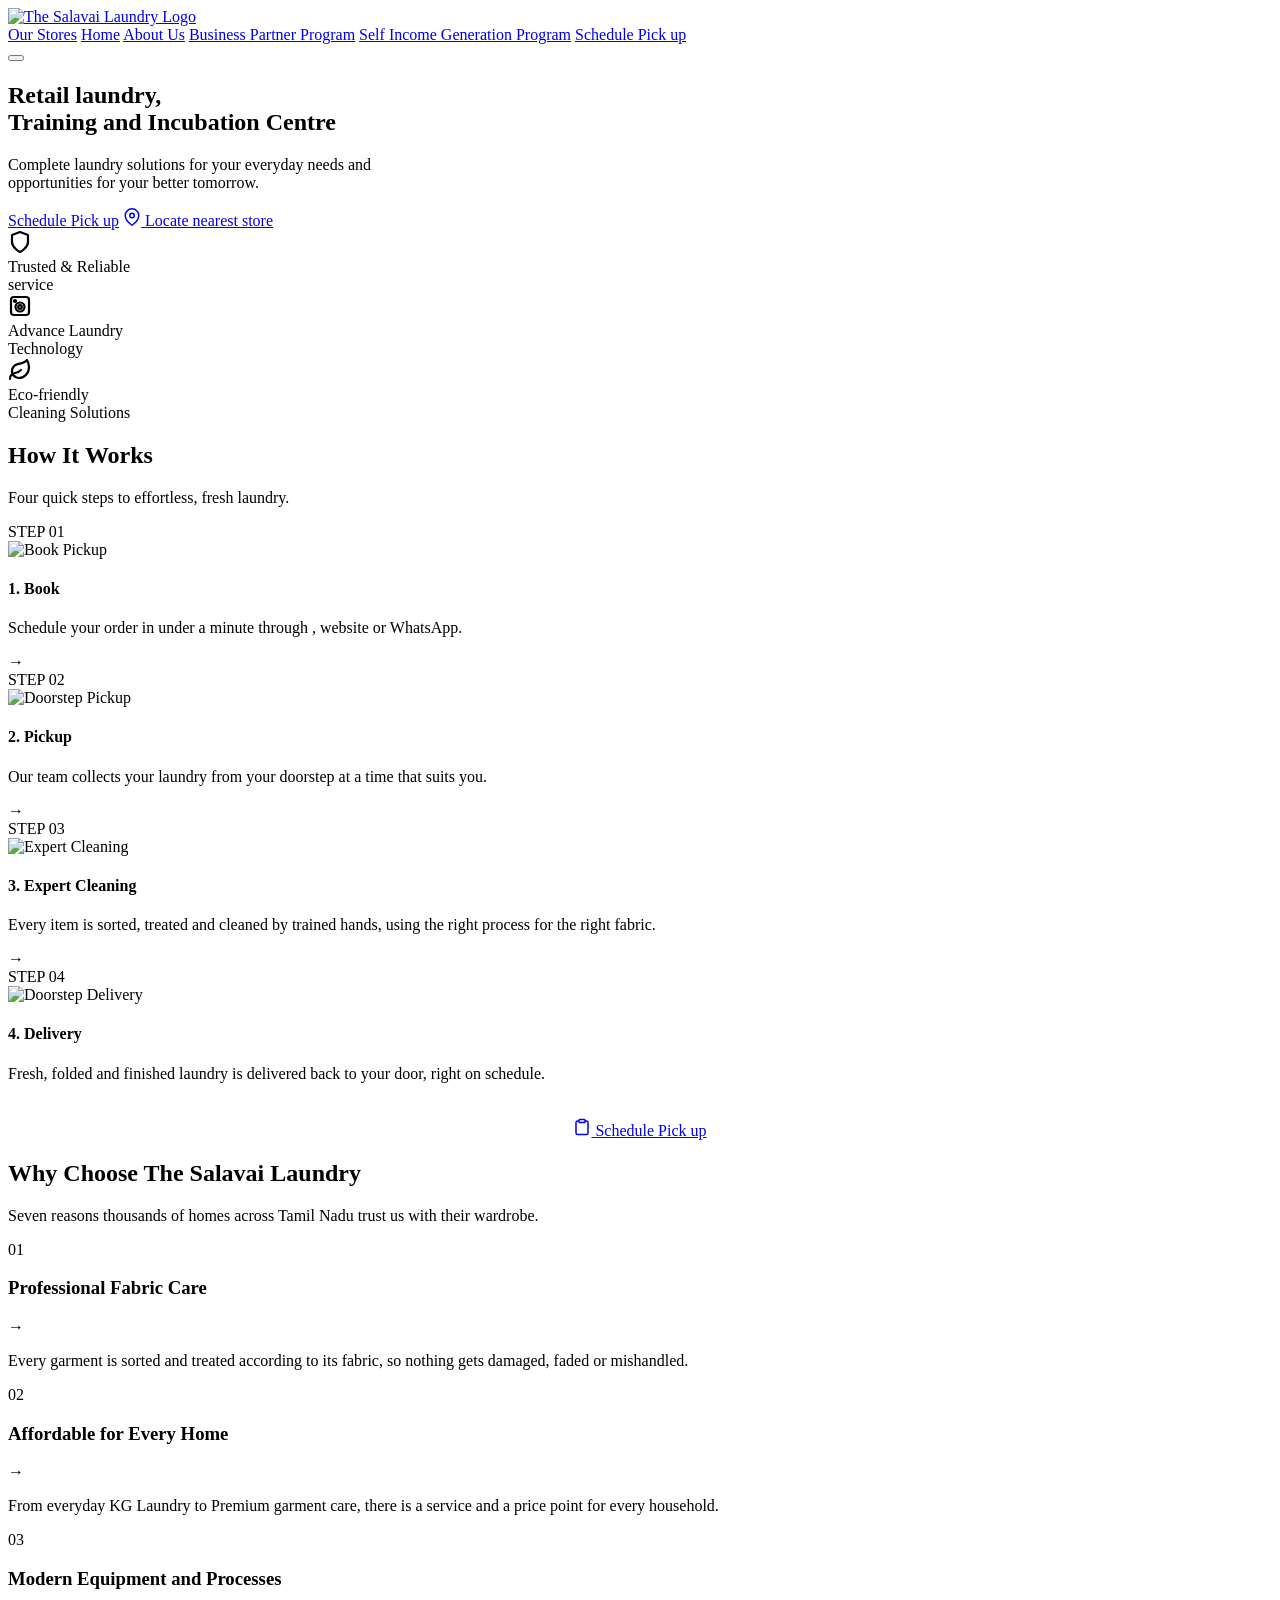
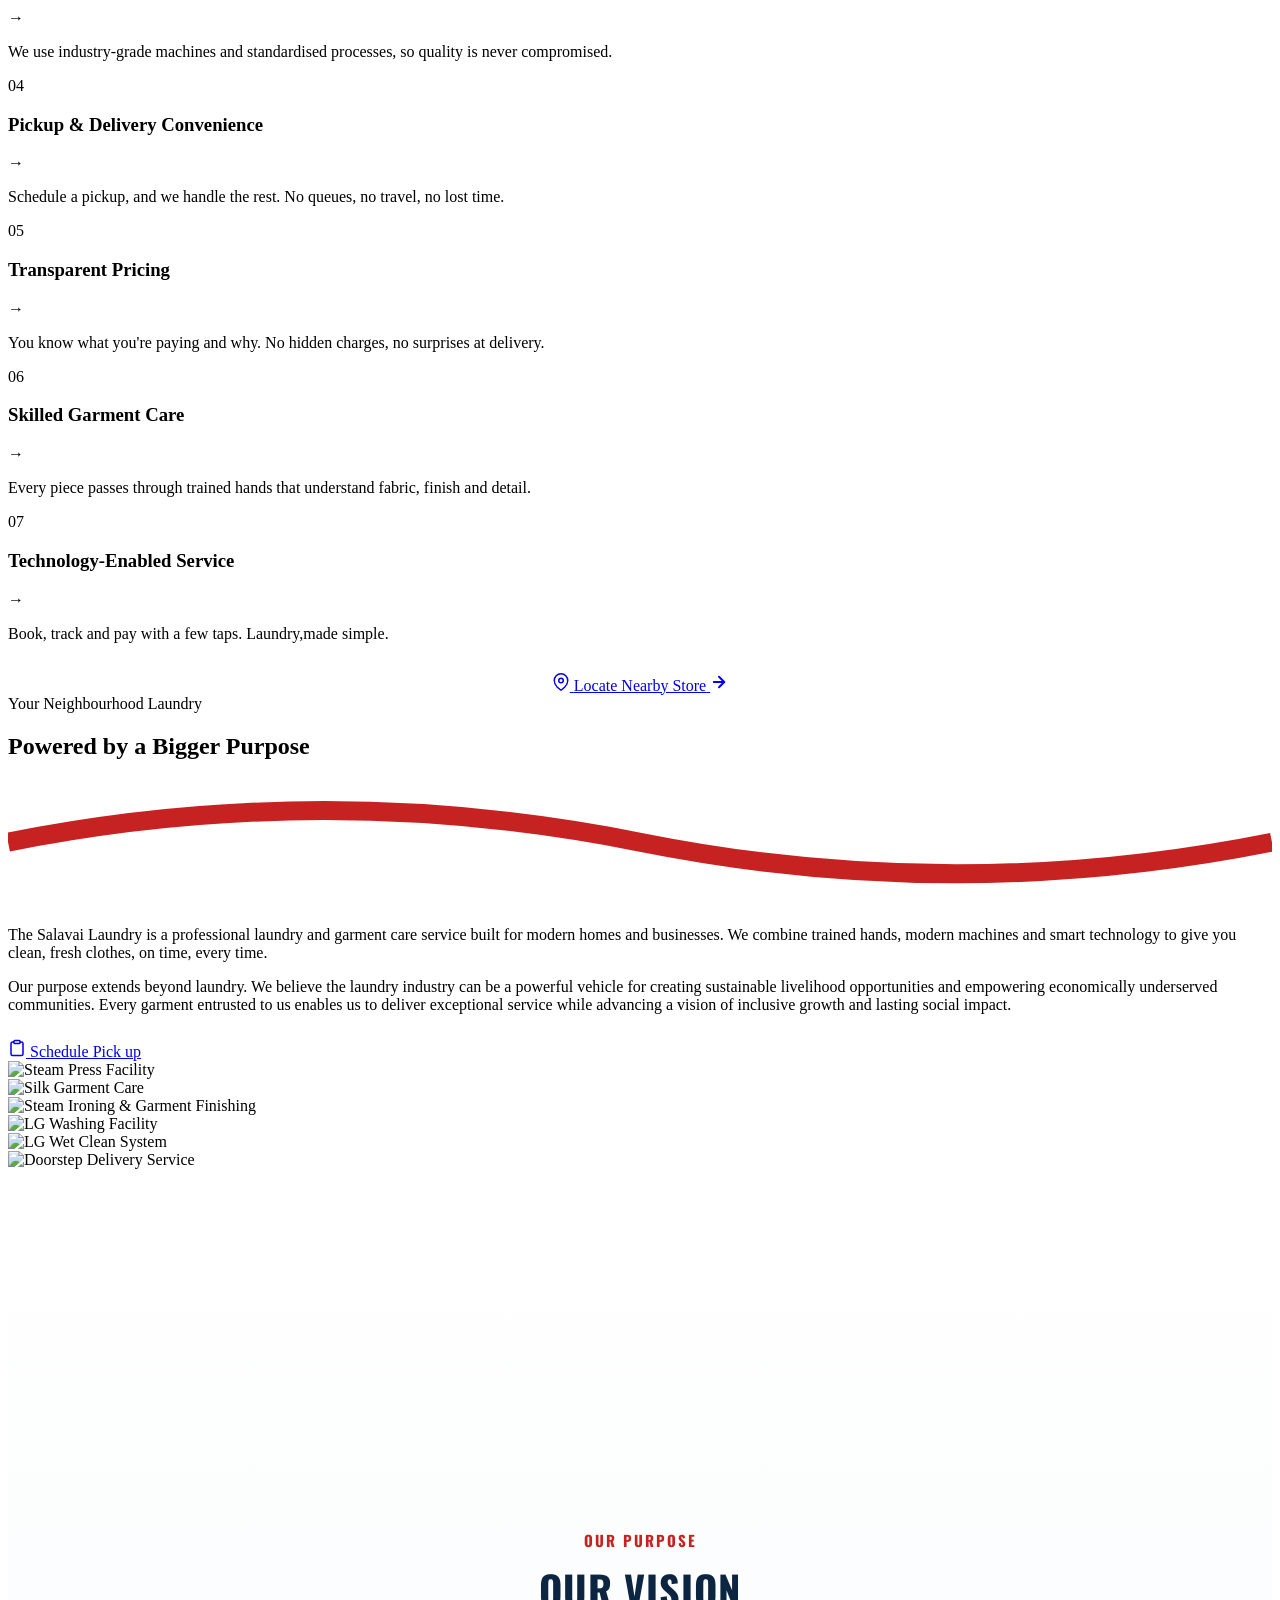
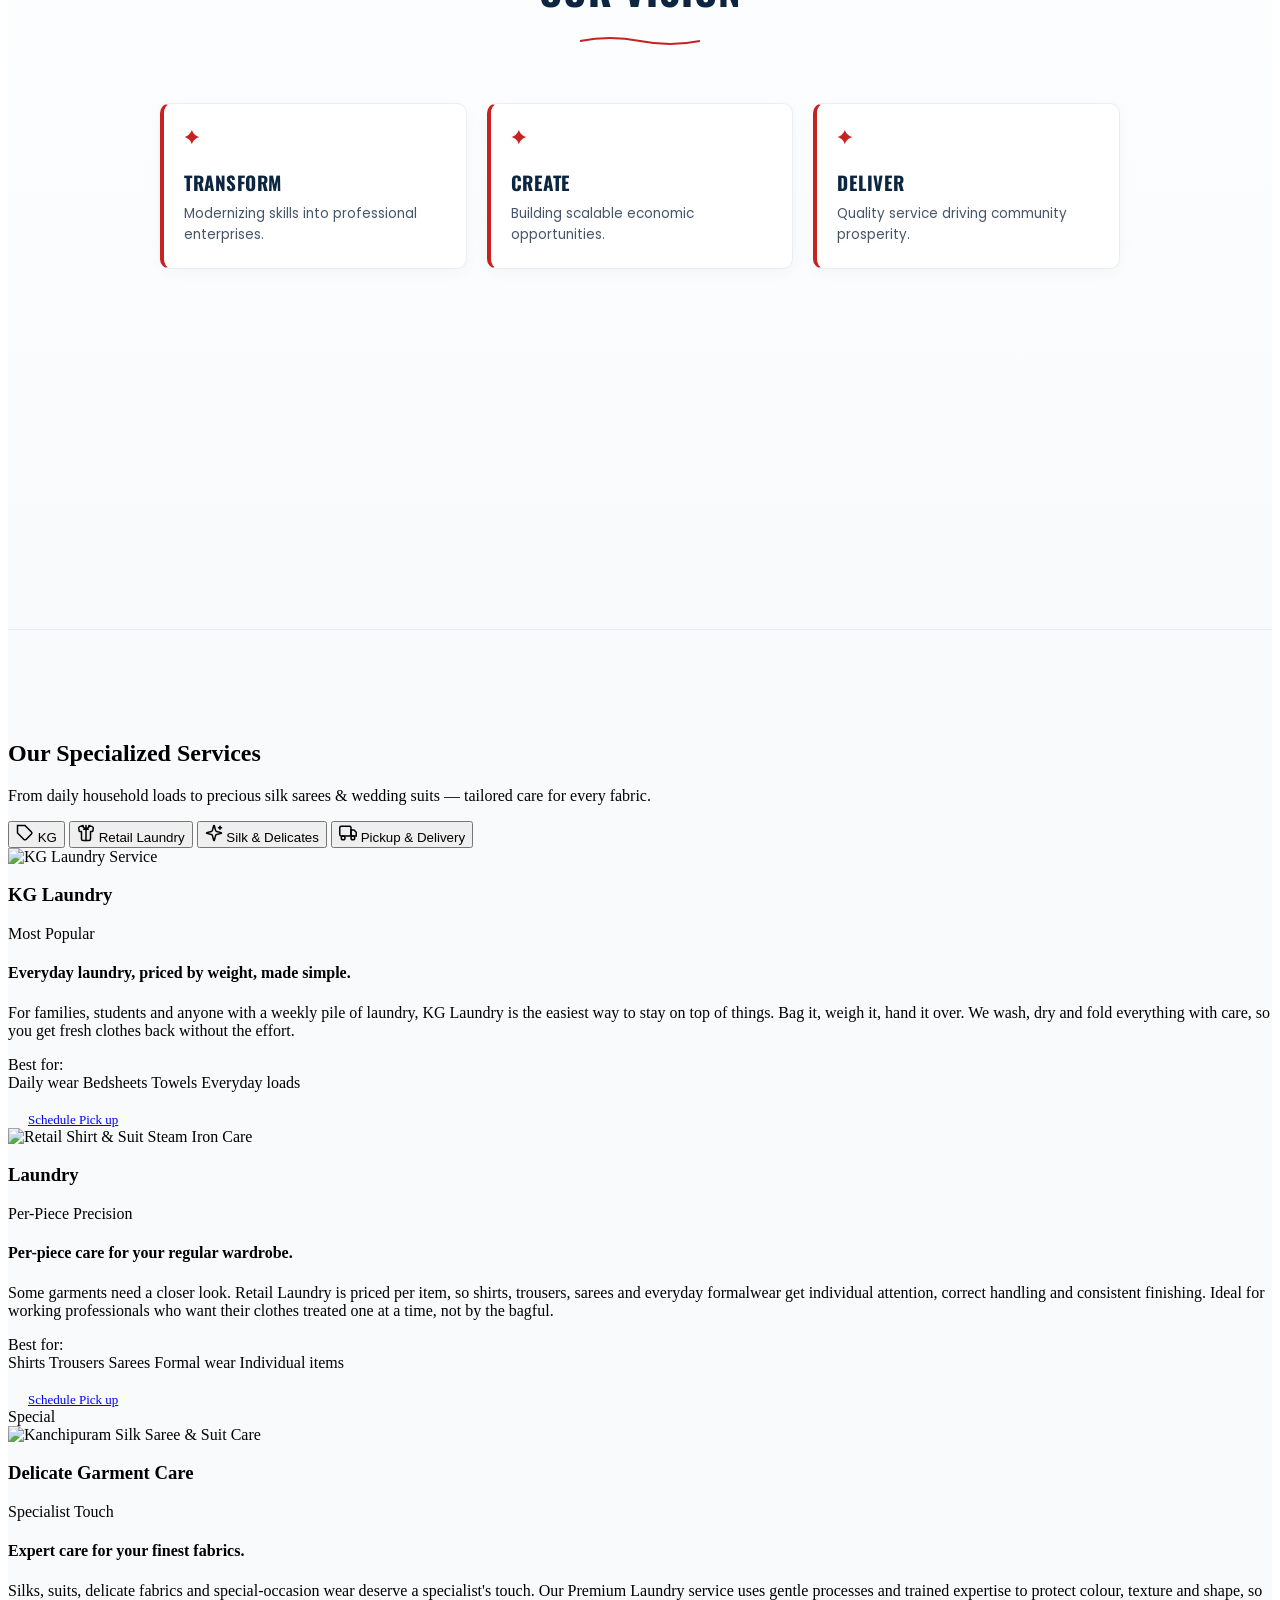
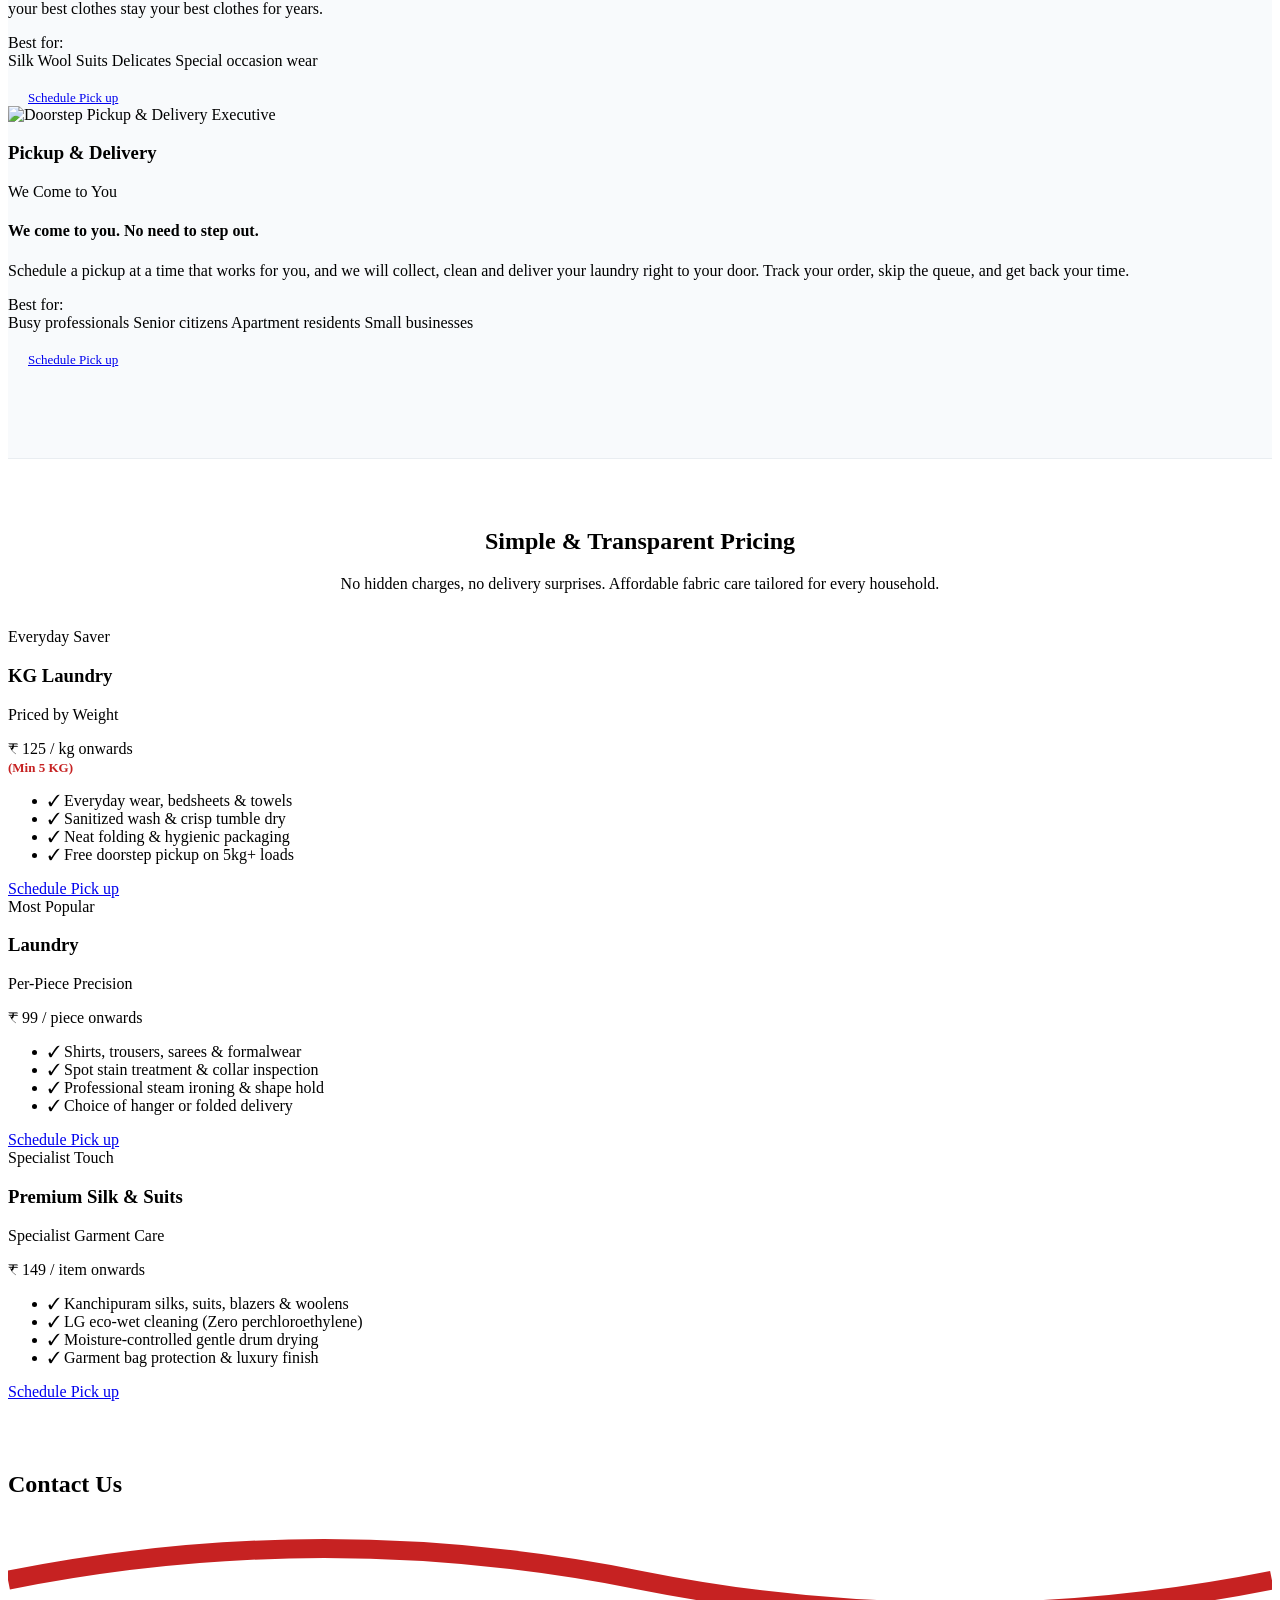
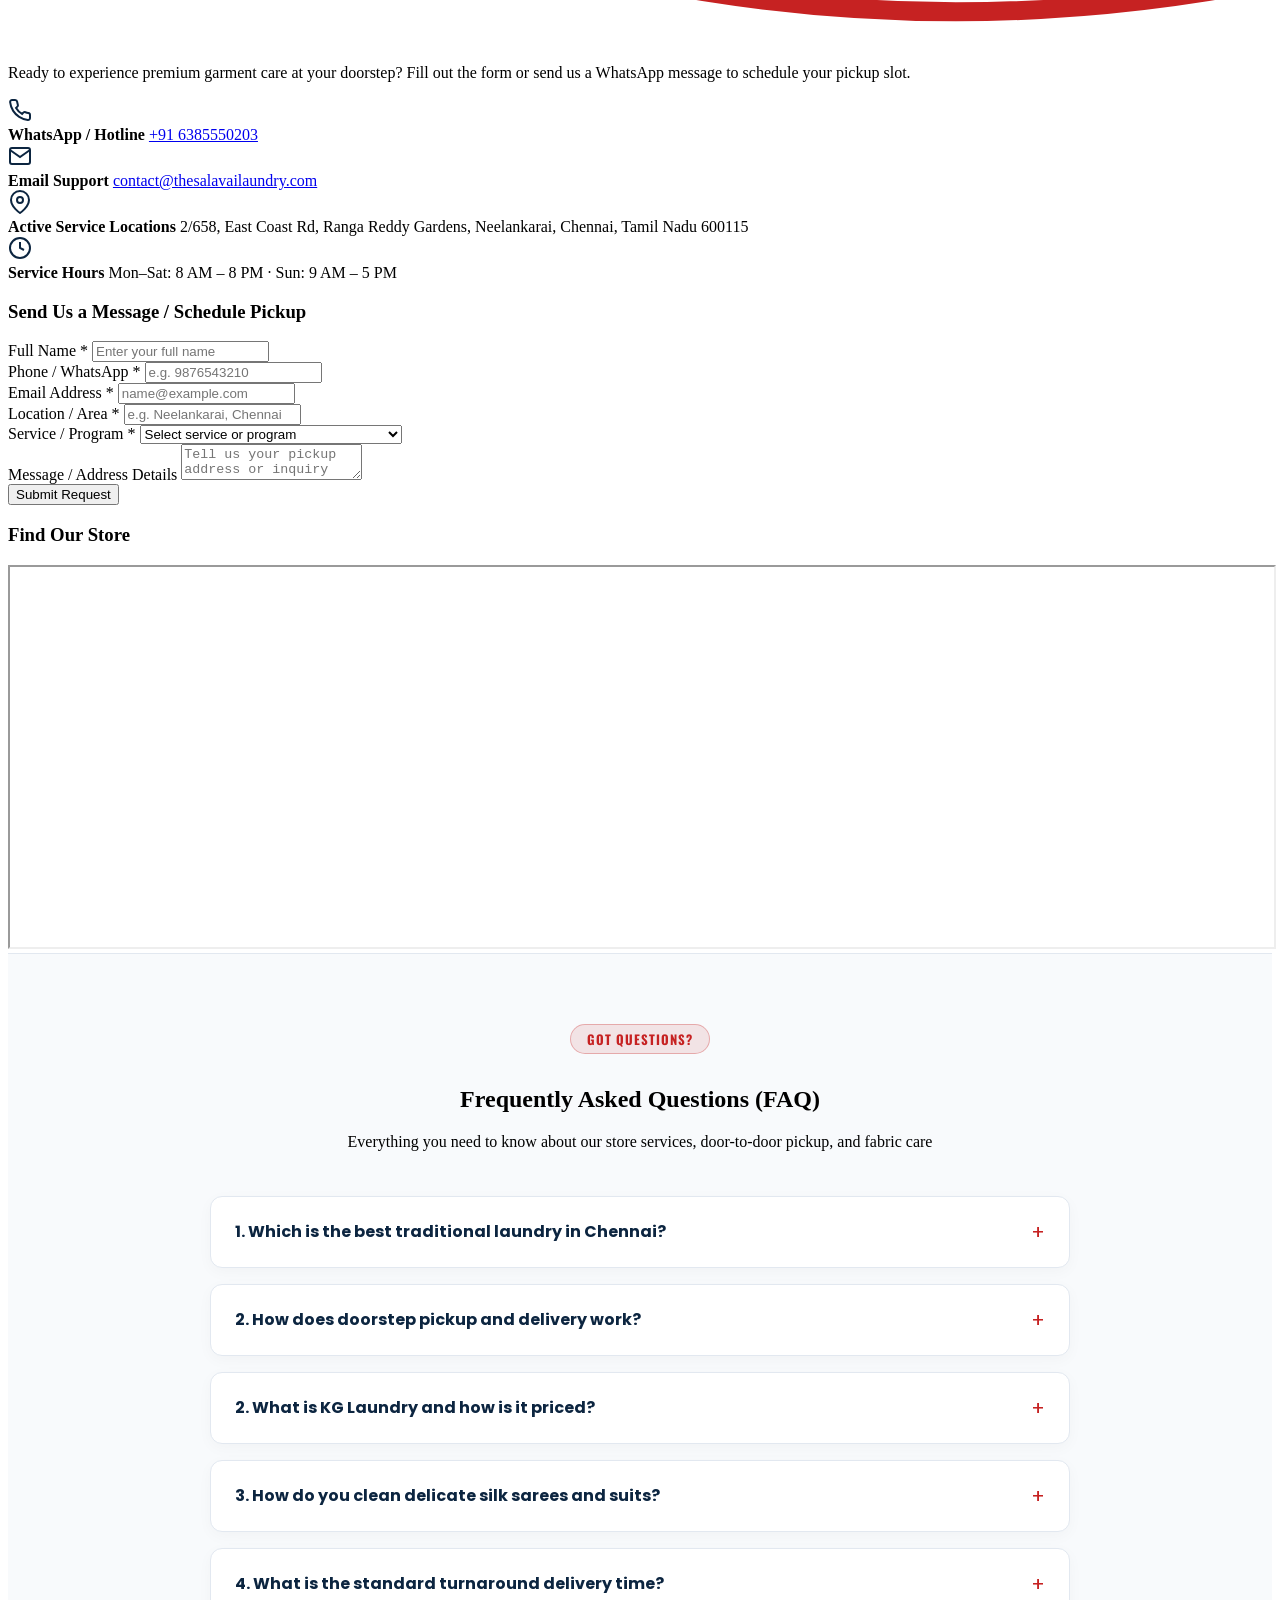
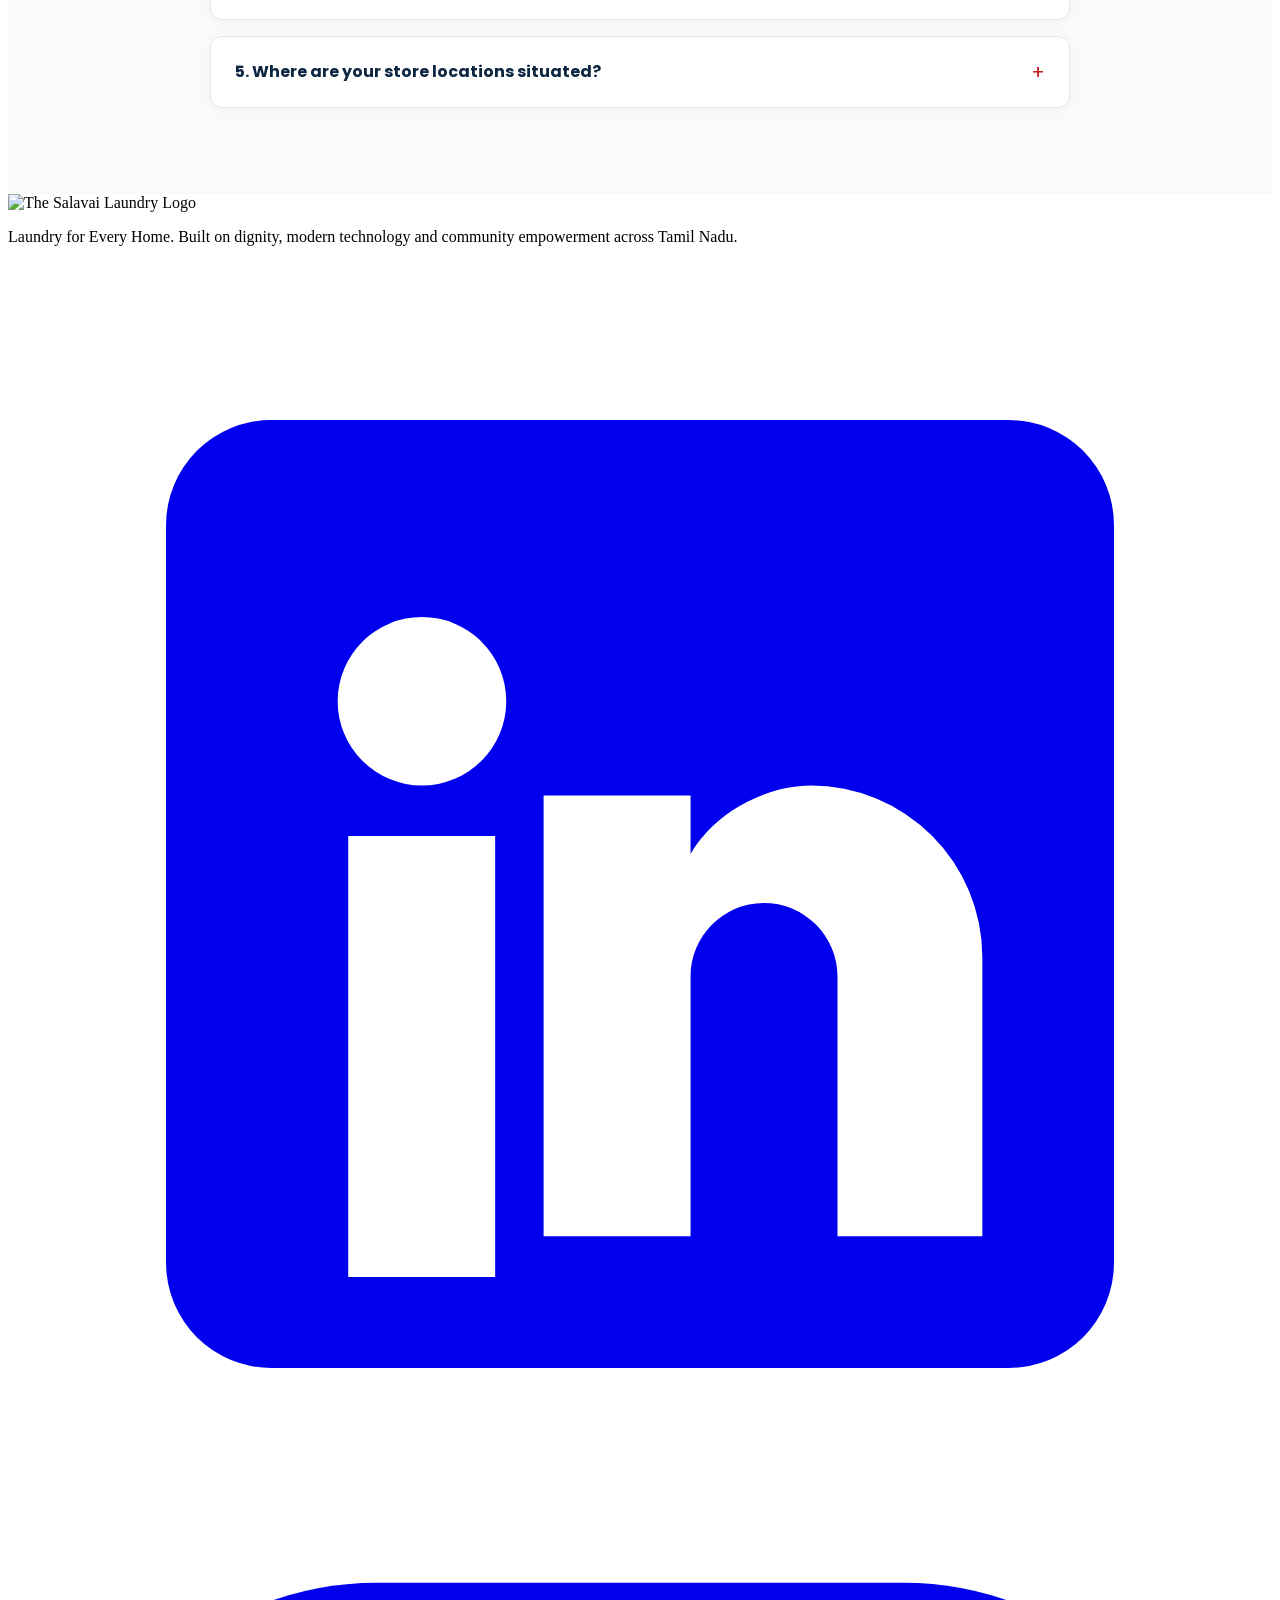
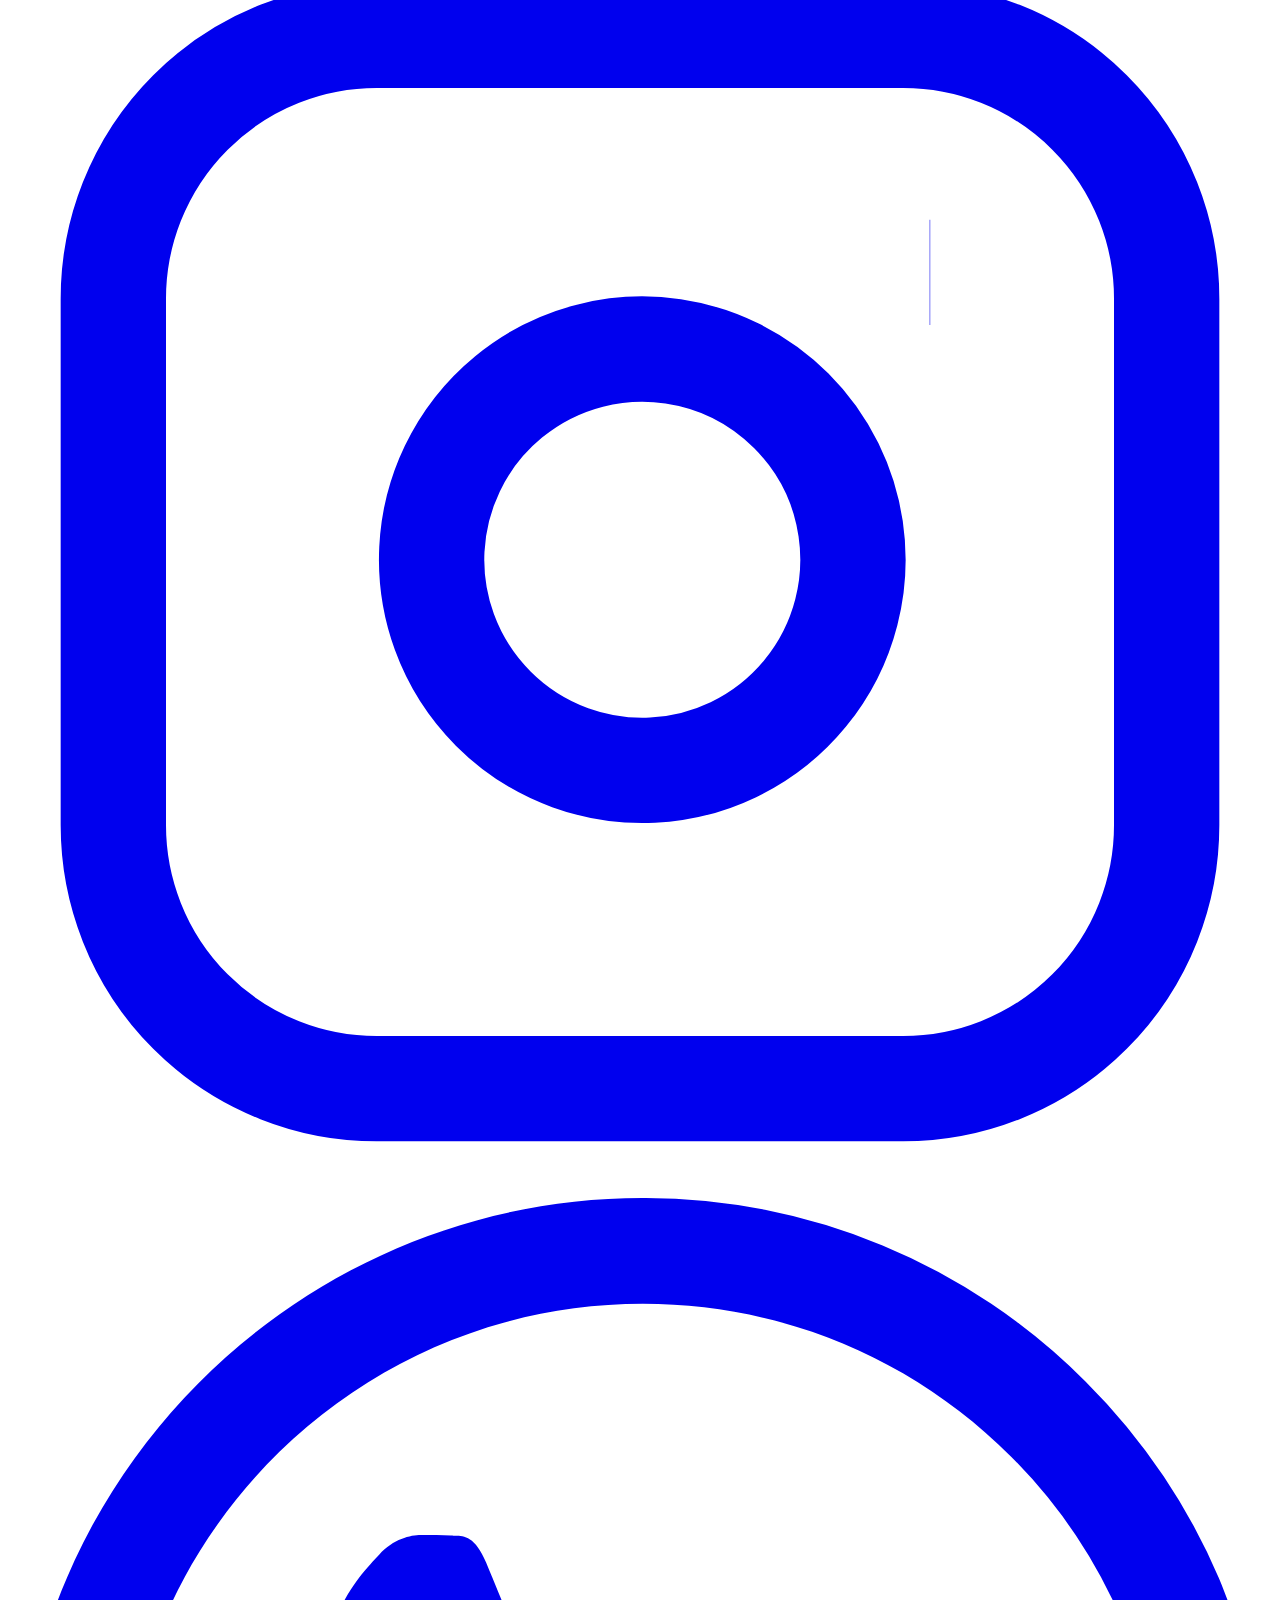
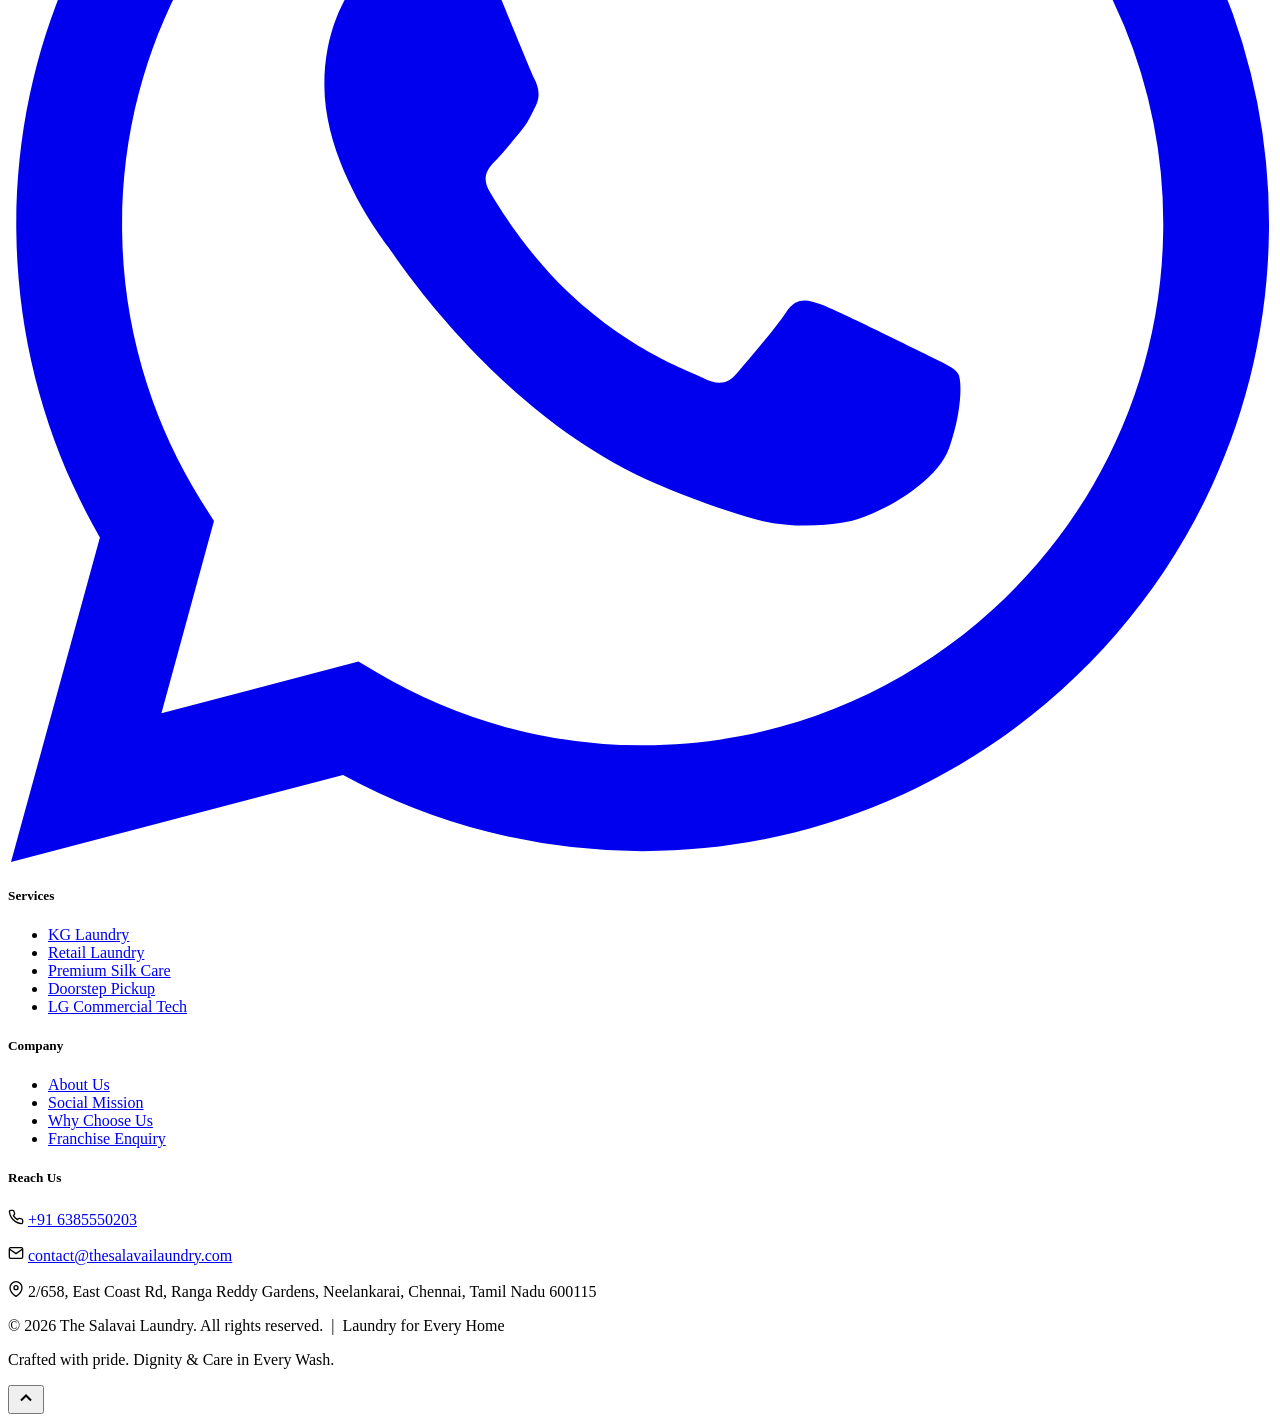
==== index.html @ 20d8c114 "feat: optimize SEO, GEO AI readability, add favicon, robots.txt, sitemap.xml, llms.txt" ====
<!DOCTYPE html>
<html lang="ta">

<head>
  <meta charset="UTF-8" />
  <meta name="viewport" content="width=device-width, initial-scale=1.0" />
  <title>The Salavai Laundry | Best Traditional Laundry in Chennai &amp; Garment Care (சலவை)</title>
  <meta name="description"
    content="The Salavai Laundry is Chennai's best traditional and modern garment care service. Authentic dhobi care, silk saree polishing, crisp dhoti starching, eco dry cleaning & doorstep pickup in Chennai." />
  <meta name="keywords"
    content="best laundry in chennai, traditional best laundry chennai, best traditional laundry, salavai laundry, silk saree polishing chennai, dhoti starching chennai, dry cleaning chennai, doorstep laundry chennai, neelankarai laundry, laundry pickup delivery chennai" />
  <meta name="robots" content="index, follow, max-snippet:-1, max-image-preview:large, max-video-preview:-1" />
  <link rel="canonical" href="https://thesalavailaundry.com/" />

  <!-- Open Graph / Facebook -->
  <meta property="og:type" content="website" />
  <meta property="og:url" content="https://thesalavailaundry.com/" />
  <meta property="og:title" content="The Salavai Laundry | Best Traditional Laundry in Chennai" />
  <meta property="og:description"
    content="Chennai's top-rated traditional and modern garment care service. Authentic dhobi expertise, silk saree polishing, dhoti iron, dry cleaning with doorstep pickup." />
  <meta property="og:image" content="https://thesalavailaundry.com/images/salavai%20trans.png" />
  <meta property="og:site_name" content="The Salavai Laundry" />
  <meta property="og:locale" content="en_IN" />
  <meta property="og:locale:alternate" content="ta_IN" />

  <!-- Twitter Card -->
  <meta name="twitter:card" content="summary_large_image" />
  <meta name="twitter:title" content="The Salavai Laundry | Best Traditional Laundry in Chennai" />
  <meta name="twitter:description"
    content="Chennai's premier traditional and eco-friendly laundry service. Traditional dhoti care, silk saree polishing, and doorstep delivery." />
  <meta name="twitter:image" content="https://thesalavailaundry.com/images/salavai%20trans.png" />

  <!-- Favicon -->
  <link rel="icon" type="image/svg+xml" href="images/fav_icon.svg" />

  <!-- Fonts & Stylesheet -->
  <link rel="preconnect" href="https://fonts.googleapis.com" />
  <link rel="preconnect" href="https://fonts.gstatic.com" crossorigin />
  <link
    href="https://fonts.googleapis.com/css2?family=Heebo:wght@300;400;500;600;700;800;900&family=Noto+Serif+Tamil:wght@400;600;700;800&family=Oswald:wght@400;500;600;700&family=Poppins:wght@300;400;500;600;700;800&display=swap"
    rel="stylesheet" />
  <link rel="stylesheet" href="style.css" />

  <!-- Schema.org Structured Data (JSON-LD) for LocalBusiness, LaundryService & FAQPage (AI & Search Engines) -->
  <script type="application/ld+json">
  {
    "@context": "https://schema.org",
    "@graph": [
      {
        "@type": ["DryCleaningOrLaundry", "LocalBusiness"],
        "@id": "https://thesalavailaundry.com/#organization",
        "name": "The Salavai Laundry",
        "alternateName": ["சலவை", "The Salavai", "Best Traditional Laundry in Chennai", "The Salavai Laundry Chennai", "Salavai Neelankarai"],
        "url": "https://thesalavailaundry.com/",
        "logo": "https://thesalavailaundry.com/images/fav_icon.svg",
        "image": "https://thesalavailaundry.com/images/salavai%20trans.png",
        "description": "The Salavai Laundry is Chennai's top-rated traditional and eco-friendly garment care service. Offering authentic traditional dhobi washing, silk saree polishing, dhoti starching & steam pressing, organic dry cleaning, and doorstep pickup & delivery in Chennai.",
        "telephone": "+916385550203",
        "email": "contact@thesalavailaundry.com",
        "priceRange": "₹₹",
        "currenciesAccepted": "INR",
        "paymentAccepted": "Cash, UPI, Credit Card, Debit Card, Net Banking",
        "address": {
          "@type": "PostalAddress",
          "streetAddress": "2/658, East Coast Rd, Ranga Reddy Gardens, Neelankarai",
          "addressLocality": "Chennai",
          "addressRegion": "Tamil Nadu",
          "postalCode": "600115",
          "addressCountry": "IN"
        },
        "geo": {
          "@type": "GeoCoordinates",
          "latitude": 12.9485,
          "longitude": 80.2575
        },
        "openingHoursSpecification": [
          {
            "@type": "OpeningHoursSpecification",
            "dayOfWeek": ["Monday", "Tuesday", "Wednesday", "Thursday", "Friday", "Saturday", "Sunday"],
            "opens": "08:00",
            "closes": "21:00"
          }
        ],
        "areaServed": [
          { "@type": "City", "name": "Chennai" },
          { "@type": "AdministrativeArea", "name": "Tamil Nadu" },
          { "@type": "Place", "name": "Neelankarai" },
          { "@type": "Place", "name": "East Coast Road (ECR)" },
          { "@type": "Place", "name": "Old Mahabalipuram Road (OMR)" },
          { "@type": "Place", "name": "Thiruvanmiyur" },
          { "@type": "Place", "name": "Adyar" },
          { "@type": "Place", "name": "Besant Nagar" },
          { "@type": "Place", "name": "Velachery" },
          { "@type": "Place", "name": "Palavakkam" }
        ],
        "aggregateRating": {
          "@type": "AggregateRating",
          "ratingValue": "4.9",
          "reviewCount": "1280",
          "bestRating": "5",
          "worstRating": "1"
        },
        "hasOfferCatalog": {
          "@type": "OfferCatalog",
          "name": "Laundry & Garment Care Services",
          "itemListElement": [
            {
              "@type": "Offer",
              "itemOffered": {
                "@type": "Service",
                "name": "Traditional Silk Saree Polishing & Care",
                "description": "Specialized gentle roll polishing and zari preservation for Kanchipuram and pure silk sarees."
              }
            },
            {
              "@type": "Offer",
              "itemOffered": {
                "@type": "Service",
                "name": "Traditional Dhoti & Veshti Starching and Steam Ironing",
                "description": "Crisp traditional dhoti starching and shape-holding steam pressing."
              }
            },
            {
              "@type": "Offer",
              "itemOffered": {
                "@type": "Service",
                "name": "Wash & Steam Iron Everyday Wear",
                "description": "Premium wash and wrinkle-free steam ironing with spot stain treatment."
              }
            },
            {
              "@type": "Offer",
              "itemOffered": {
                "@type": "Service",
                "name": "KG Laundry (Wash & Fold)",
                "description": "Economical bulk laundry per kilogram for daily wear and bedsheets."
              }
            },
            {
              "@type": "Offer",
              "itemOffered": {
                "@type": "Service",
                "name": "Eco Wet Cleaning & Dry Cleaning",
                "description": "Zero harsh chemicals cleaning for suits, blazers, gowns, and delicate garments."
              }
            }
          ]
        },
        "sameAs": [
          "https://www.instagram.com/thesalavailaundry_neelankarai",
          "https://www.linkedin.com/posts/the-salavai-laundry_laundrybusiness-entrepreneurship-thesalavailaundry-activity-7484917984507944960-bTLi"
        ]
      },
      {
        "@type": "WebSite",
        "@id": "https://thesalavailaundry.com/#website",
        "url": "https://thesalavailaundry.com/",
        "name": "The Salavai Laundry",
        "publisher": {
          "@id": "https://thesalavailaundry.com/#organization"
        }
      },
      {
        "@type": "FAQPage",
        "@id": "https://thesalavailaundry.com/#faq",
        "mainEntity": [
          {
            "@type": "Question",
            "name": "Which is the best traditional laundry in Chennai?",
            "acceptedAnswer": {
              "@type": "Answer",
              "text": "The Salavai Laundry (சலவை) is widely recognized as the best traditional laundry in Chennai. Located in Neelankarai along ECR and serving all Chennai neighborhoods, The Salavai combines authentic Tamil Nadu dhobi garment care heritage with modern eco-friendly gentle washing, specialized silk saree polishing, crisp dhoti starching, and convenient doorstep pickup and delivery."
            }
          },
          {
            "@type": "Question",
            "name": "Where can I get traditional silk saree polishing and dhoti starching in Chennai?",
            "acceptedAnswer": {
              "@type": "Answer",
              "text": "The Salavai Laundry provides master-level traditional Indian garment care, including gentle roll polishing for Kanchipuram silk sarees, pure zari care, and traditional starching for veshtis and dhotis with fast doorstep pickup across Chennai."
            }
          },
          {
            "@type": "Question",
            "name": "Does The Salavai Laundry offer doorstep pickup and delivery in Chennai?",
            "acceptedAnswer": {
              "@type": "Answer",
              "text": "Yes, The Salavai Laundry offers prompt doorstep pickup and delivery across Chennai, including Neelankarai, ECR, OMR, Adyar, Thiruvanmiyur, Velachery, Besant Nagar, and surrounding areas. Call or WhatsApp +91 6385550203 to schedule."
            }
          },
          {
            "@type": "Question",
            "name": "What makes The Salavai different from standard commercial dry cleaners?",
            "acceptedAnswer": {
              "@type": "Answer",
              "text": "Unlike standard dry cleaners that use toxic perchloroethylene, The Salavai utilizes skin-friendly eco-cleaning, European gentle-drum technology, and time-tested traditional fabric techniques that extend clothing lifespan."
            }
          }
        ]
      }
    ]
  }
  </script>
</head>

<body>

  <!-- TOP SCROLL PROGRESS BAR -->
  <div class="scroll-progress-bar" id="scrollProgress"></div>



  <!-- SAKTHI STYLE STICKY MAIN HEADER -->
  <!-- MAIN HEADER -->
  <header class="header" id="header">
    <div class="header-inner">
      <div class="logo">
        <a href="index.html">
          <img src="images/salavai trans.png" alt="The Salavai Laundry Logo" class="logo-img" />
        </a>
      </div>
      <nav class="nav" id="nav">
        <a href="our-stores.html" class="nav-link">Our Stores</a>
        <a href="index.html" class="nav-link active">Home</a>
        <a href="about.html" class="nav-link">About Us</a>
        <a href="business-partner.html" class="nav-link">Business Partner Program</a>
        <a href="sigp.html" class="nav-link">Self Income Generation Program</a>
        <a href="our-stores.html#contact" class="nav-link nav-btn-pickup" data-service="Pickup & Delivery">Schedule Pick
          up</a>
      </nav>

      <button class="hamburger" id="hamburger" aria-label="Menu">
        <span></span><span></span><span></span>
      </button>
    </div>
  </header>

  <!-- HERO SECTION -->
  <section class="hero" id="home">
    <div class="hero-bg"></div>
    <div class="hero-overlay"></div>
    <div class="hero-container">

      <!-- Left Column: Title, Accent Line, Subtitle & Primary Blue Button -->
      <div class="hero-left">
        <h1 class="hero-heading">
          Retail laundry,<br class="desktop-br" />
          Training and Incubation Centre
        </h1>
        <div class="hero-red-accent"></div>
        <p class="hero-subtitle">
          Complete laundry solutions for your everyday needs and<br class="desktop-br" />
          opportunities for your <span class="highlight-red">better tomorrow.</span>
        </p>
        <div class="hero-btn-group">
          <a href="our-stores.html#contact" class="hero-blue-btn">Schedule Pick up</a>
          <a href="our-stores.html#storeLocations" class="hero-outline-btn">
            <svg viewBox="0 0 24 24" width="18" height="18" fill="none" stroke="currentColor" stroke-width="2"
              stroke-linecap="round" stroke-linejoin="round">
              <path d="M21 10c0 7-9 13-9 13s-9-6-9-13a9 9 0 0 1 18 0z"></path>
              <circle cx="12" cy="10" r="3"></circle>
            </svg>
            <span>Locate nearest store</span>
          </a>
        </div>
      </div>

      <!-- Right Column: 3 Circular Blue Feature Badges -->
      <div class="hero-right">
        <div class="hero-feature-item">
          <div class="hero-feature-icon">
            <svg viewBox="0 0 24 24" width="24" height="24" fill="none" stroke="currentColor" stroke-width="2.2"
              stroke-linecap="round" stroke-linejoin="round">
              <path d="M12 22s8-4 8-10V5l-8-3-8 3v7c0 6 8 10 8 10z"></path>
            </svg>
          </div>
          <span class="hero-feature-text">Trusted &amp; Reliable<br />service</span>
        </div>

        <div class="hero-feature-item">
          <div class="hero-feature-icon">
            <svg viewBox="0 0 24 24" width="24" height="24" fill="none" stroke="currentColor" stroke-width="2.2"
              stroke-linecap="round" stroke-linejoin="round">
              <rect x="3" y="3" width="18" height="18" rx="3"></rect>
              <circle cx="12" cy="13" r="4.5"></circle>
              <circle cx="12" cy="13" r="1.8"></circle>
              <circle cx="7" cy="7" r="1" fill="currentColor"></circle>
            </svg>
          </div>
          <span class="hero-feature-text">Advance Laundry<br />Technology</span>
        </div>

        <div class="hero-feature-item">
          <div class="hero-feature-icon">
            <svg viewBox="0 0 24 24" width="24" height="24" fill="none" stroke="currentColor" stroke-width="2.2"
              stroke-linecap="round" stroke-linejoin="round">
              <path d="M11 20A7 7 0 0 1 9.8 6.1C15.5 5 17 4.4 19 2c1 2 2 4.1 2 7 0 6-4.5 11-10 11z"></path>
              <path d="M2 21c0-3 1.85-5.36 5.08-6C9.5 14.52 12 13 13 12"></path>
            </svg>
          </div>
          <span class="hero-feature-text">Eco-friendly<br />Cleaning Solutions</span>
        </div>
      </div>

    </div>
  </section>

  <!-- SECTION: HOW IT WORKS -->
  <section class="how-section" id="how-it-works">
    <div class="how-bg"></div>
    <div class="container">
      <h2 class="section-title-center" data-aos="fade-up"><span class="how-it-text">How It</span> <span
          class="highlight">Works</span></h2>
      <p class="section-subtitle" data-aos="fade-up" data-aos-delay="100">Four quick steps to effortless, fresh laundry.
      </p>
      <div class="steps-track">
        <div class="steps-line"></div>
        <div class="steps-grid">

          <div class="step-item" data-aos="zoom-in" data-aos-delay="100">
            <div class="step-number">STEP 01</div>
            <div class="step-img-wrap">
              <img loading="lazy" decoding="async" src="images/booking.png" alt="Book Pickup" class="step-circle-img" />
            </div>
            <h4>1. Book</h4>
            <p>Schedule your order in under a minute through , website or WhatsApp.</p>
          </div>

          <div class="step-connector">→</div>

          <div class="step-item" data-aos="zoom-in" data-aos-delay="200">
            <div class="step-number">STEP 02</div>
            <div class="step-img-wrap">
              <img loading="lazy" decoding="async" src="images/delivery.png" alt="Doorstep Pickup"
                class="step-circle-img" />
            </div>
            <h4>2. Pickup</h4>
            <p>Our team collects your laundry from your doorstep at a time that suits you.</p>
          </div>

          <div class="step-connector">→</div>

          <div class="step-item" data-aos="zoom-in" data-aos-delay="300">
            <div class="step-number">STEP 03</div>
            <div class="step-img-wrap">
              <img loading="lazy" decoding="async" src="images/staffs.png" alt="Expert Cleaning"
                class="step-circle-img" />
            </div>
            <h4>3. Expert Cleaning</h4>
            <p>Every item is sorted, treated and cleaned by trained hands, using the right process for the right fabric.
            </p>
          </div>

          <div class="step-connector">→</div>

          <div class="step-item" data-aos="zoom-in" data-aos-delay="400">
            <div class="step-number">STEP 04</div>
            <div class="step-img-wrap">
              <img loading="lazy" decoding="async" src="images/delivery 2.png" alt="Doorstep Delivery"
                class="step-circle-img" />
            </div>
            <h4>4. Delivery</h4>
            <p>Fresh, folded and finished laundry is delivered back to your door, right on schedule.</p>
          </div>

        </div>
      </div>
      <div class="how-cta" data-aos="zoom-in" style="margin-top: 35px; text-align: center;">
        <a href="#contact" class="btn btn-primary magnetic-btn">
          <svg viewBox="0 0 24 24" width="18" height="18" fill="none" stroke="currentColor" stroke-width="2">
            <path d="M16 4h2a2 2 0 0 1 2 2v14a2 2 0 0 1-2 2H6a2 2 0 0 1-2-2V6a2 2 0 0 1 2-2h2" />
            <rect x="8" y="2" width="8" height="4" rx="1" ry="1" />
          </svg>
          <span>Schedule Pick up</span>
        </a>
      </div>
    </div>
  </section>

  <!-- SECTION: WHY CHOOSE US (FRAMER EXPAND-ONHOVER LIST) -->
  <section class="why-section" id="why">
    <div class="container">
      <div class="section-header" data-aos="fade-up">
        <h2 class="section-title-center">Why Choose <span class="highlight">The Salavai Laundry</span></h2>
        <p class="section-subtitle">Seven reasons thousands of homes across Tamil Nadu trust us with their wardrobe.</p>
      </div>

      <div class="expand-hover-list" data-aos="fade-up" data-aos-delay="150">

        <!-- Item 1 (Active by default) -->
        <div class="expand-hover-item active">
          <div class="item-header">
            <span class="item-num">01</span>
            <h3 class="item-title">Professional Fabric Care</h3>
            <span class="item-arrow">→</span>
          </div>
          <div class="item-body">
            <div class="item-text">
              <p>Every garment is sorted and treated according to its fabric, so nothing gets damaged, faded or
                mishandled.</p>
            </div>
          </div>
        </div>

        <!-- Item 2 -->
        <div class="expand-hover-item">
          <div class="item-header">
            <span class="item-num">02</span>
            <h3 class="item-title">Affordable for Every Home</h3>
            <span class="item-arrow">→</span>
          </div>
          <div class="item-body">
            <div class="item-text">
              <p>From everyday KG Laundry to Premium garment care, there is a service and a price point for every
                household.</p>
            </div>
          </div>
        </div>

        <!-- Item 3 -->
        <div class="expand-hover-item">
          <div class="item-header">
            <span class="item-num">03</span>
            <h3 class="item-title">Modern Equipment and Processes</h3>
            <span class="item-arrow">→</span>
          </div>
          <div class="item-body">
            <div class="item-text">
              <p>We use industry-grade machines and standardised processes, so quality is never compromised.</p>
            </div>
          </div>
        </div>

        <!-- Item 4 -->
        <div class="expand-hover-item">
          <div class="item-header">
            <span class="item-num">04</span>
            <h3 class="item-title">Pickup &amp; Delivery Convenience</h3>
            <span class="item-arrow">→</span>
          </div>
          <div class="item-body">
            <div class="item-text">
              <p>Schedule a pickup, and we handle the rest. No queues, no travel, no lost time.</p>
            </div>
          </div>
        </div>

        <!-- Item 5 -->
        <div class="expand-hover-item">
          <div class="item-header">
            <span class="item-num">05</span>
            <h3 class="item-title">Transparent Pricing</h3>
            <span class="item-arrow">→</span>
          </div>
          <div class="item-body">
            <div class="item-text">
              <p>You know what you're paying and why. No hidden charges, no surprises at delivery.</p>
            </div>
          </div>
        </div>

        <!-- Item 6 -->
        <div class="expand-hover-item">
          <div class="item-header">
            <span class="item-num">06</span>
            <h3 class="item-title">Skilled Garment Care</h3>
            <span class="item-arrow">→</span>
          </div>
          <div class="item-body">
            <div class="item-text">
              <p>Every piece passes through trained hands that understand fabric, finish and detail.</p>
            </div>
          </div>
        </div>

        <!-- Item 7 -->
        <div class="expand-hover-item">
          <div class="item-header">
            <span class="item-num">07</span>
            <h3 class="item-title">Technology-Enabled Service</h3>
            <span class="item-arrow">→</span>
          </div>
          <div class="item-body">
            <div class="item-text">
              <p>Book, track and pay with a few taps. Laundry,made simple.</p>
            </div>
          </div>
        </div>

      </div>

      <!-- CTA Button -->
      <div class="why-cta-row" data-aos="fade-up"
        style="margin-top: 30px; display: flex; justify-content: center; align-items: center;">
        <a href="our-stores.html#storeLocations" class="why-locate-btn">
          <svg viewBox="0 0 24 24" width="18" height="18" fill="none" stroke="currentColor" stroke-width="2"
            stroke-linecap="round" stroke-linejoin="round" class="why-locate-pin">
            <path d="M21 10c0 7-9 13-9 13s-9-6-9-13a9 9 0 0 1 18 0z"></path>
            <circle cx="12" cy="10" r="3"></circle>
          </svg>
          <span>Locate Nearby Store</span>
          <svg viewBox="0 0 24 24" width="18" height="18" fill="none" stroke="currentColor" stroke-width="2.5"
            stroke-linecap="round" stroke-linejoin="round" class="why-locate-arrow">
            <line x1="5" y1="12" x2="19" y2="12"></line>
            <polyline points="12 5 19 12 12 19"></polyline>
          </svg>
        </a>
      </div>

    </div>
  </section>

  <!-- SECTION 2: ABOUT US (CONTAINING ALL SUBSECTIONS & SERVICES, TECH, PRICING, CONTACT) -->
  <section class="intro-section" id="about">

    <div class="container">
      <div class="intro-grid">
        <div class="intro-text" data-aos="fade-right">
          <div class="section-eyebrow">Your Neighbourhood Laundry</div>
          <h2 class="section-title">Powered by a <span class="highlight">Bigger Purpose</span></h2>
          <div class="intro-divider">
            <svg viewBox="0 0 200 20" class="divider-svg">
              <path d="M0 10 Q50 0 100 10 Q150 20 200 10" stroke="rgb(198, 34, 34)" stroke-width="3" fill="none" />
            </svg>
          </div>
          <p class="intro-para">The Salavai Laundry is a professional laundry and garment care service built for modern
            homes and businesses. We combine trained hands, modern machines and smart technology to give you clean,
            fresh clothes, on time, every time.</p>
          <p class="intro-para">Our purpose extends beyond laundry. We believe the laundry industry can be a powerful
            vehicle for creating sustainable livelihood opportunities and empowering economically underserved
            communities. Every garment entrusted to us enables us to deliver exceptional service while advancing a
            vision of inclusive growth and lasting social impact.</p>

          <div style="margin-top: 25px;">
            <a href="#contact" class="btn btn-primary magnetic-btn">
              <svg viewBox="0 0 24 24" width="18" height="18" fill="none" stroke="currentColor" stroke-width="2">
                <path d="M16 4h2a2 2 0 0 1 2 2v14a2 2 0 0 1-2 2H6a2 2 0 0 1-2-2V6a2 2 0 0 1 2-2h2" />
                <rect x="8" y="2" width="8" height="4" rx="1" ry="1" />
              </svg>
              <span>Schedule Pick up</span>
            </a>
          </div>

        </div>

        <div class="intro-visual">
          <div class="intro-photo-grid">
            <div class="white-frame frame-slider" id="aboutFrame1">
              <div class="frame-slide active"><img loading="lazy" decoding="async" src="images/iron.png"
                  alt="Steam Press Facility" class="intro-frame-img" /></div>
              <div class="frame-slide"><img loading="lazy" decoding="async" src="images/service_premium_silk.png"
                  alt="Silk Garment Care" class="intro-frame-img" /></div>
              <div class="frame-slide"><img loading="lazy" decoding="async" src="images/iron 2.png"
                  alt="Steam Ironing &amp; Garment Finishing" class="intro-frame-img" /></div>
            </div>
            <div class="white-frame frame-slider" id="aboutFrame2">
              <div class="frame-slide active"><img loading="lazy" decoding="async" src="images/staffs.png"
                  alt="LG Washing Facility" class="intro-frame-img" /></div>
              <div class="frame-slide"><img loading="lazy" decoding="async" src="images/lg 1.png"
                  alt="LG Wet Clean System" class="intro-frame-img" />
              </div>
              <div class="frame-slide"><img loading="lazy" decoding="async" src="images/delivery.png"
                  alt="Doorstep Delivery Service" class="intro-frame-img" /></div>
            </div>
          </div>
        </div>
      </div>
    </div>
  </section>

  <!-- SECTION: OUR VISION (FULL SCREEN) -->
  <section class="vision-fullscreen-section" id="vision"
    style="min-height: 100vh; min-height: 100dvh; display: flex; align-items: center; justify-content: center; padding: 80px 0; background: linear-gradient(180deg, #ffffff 0%, #f8fafc 100%); position: relative; overflow: hidden; width: 100%;">
    <div class="container" style="width: 100%;">

      <!-- Header: Our Purpose / OUR VISION -->
      <div style="text-align: center; margin-bottom: 50px;" data-aos="fade-up">
        <div class="section-eyebrow"
          style="color: #c62222; font-family: 'Oswald', sans-serif; font-size: 15px; font-weight: 700; text-transform: uppercase; letter-spacing: 2px; margin-bottom: 8px; text-align: center;">
          Our Purpose
        </div>
        <h2
          style="font-family: 'Oswald', sans-serif; font-size: 40px; font-weight: 700; color: #0c2540; letter-spacing: 1px; text-transform: uppercase; margin: 0;">
          OUR VISION
        </h2>
        <div class="intro-divider" style="margin: 14px auto 0; text-align: center; max-width: 120px;">
          <svg viewBox="0 0 200 20" class="divider-svg" style="width: 120px; height: 16px;">
            <path d="M0 10 Q50 0 100 10 Q150 20 200 10" stroke="rgb(198, 34, 34)" stroke-width="3" fill="none" />
          </svg>
        </div>
      </div>

      <!-- 3 Pillars Grid -->
      <div class="pillars-grid"
        style="display: grid; grid-template-columns: repeat(auto-fit, minmax(240px, 1fr)); gap: 20px; align-items: stretch; max-width: 960px; margin: 0 auto;">

        <!-- Pillar 1: Transform -->
        <div class="standalone-pillar-card" data-aos="fade-up" data-aos-delay="100"
          style="background: #ffffff; border: 1px solid rgba(12, 37, 64, 0.08); border-left: 4px solid #c62222; border-radius: 10px; padding: 22px 20px; box-shadow: 0 4px 15px rgba(0, 0, 0, 0.03); transition: transform 0.3s ease, box-shadow 0.3s ease;">
          <div>
            <div style="font-size: 20px; color: #c62222; margin-bottom: 8px;">✦</div>
            <h3
              style="font-family: 'Oswald', sans-serif; font-size: 19px; font-weight: 700; color: #0c2540; letter-spacing: 0.5px; margin-bottom: 8px; text-transform: uppercase;">
              Transform</h3>
            <p
              style="font-family: 'Poppins', sans-serif; font-size: 13.5px; color: #475569; line-height: 1.55; margin: 0;">
              Modernizing skills into professional enterprises.</p>
          </div>
        </div>

        <!-- Pillar 2: Create -->
        <div class="standalone-pillar-card" data-aos="fade-up" data-aos-delay="200"
          style="background: #ffffff; border: 1px solid rgba(12, 37, 64, 0.08); border-left: 4px solid #c62222; border-radius: 10px; padding: 22px 20px; box-shadow: 0 4px 15px rgba(0, 0, 0, 0.03); transition: transform 0.3s ease, box-shadow 0.3s ease;">
          <div>
            <div style="font-size: 20px; color: #c62222; margin-bottom: 8px;">✦</div>
            <h3
              style="font-family: 'Oswald', sans-serif; font-size: 19px; font-weight: 700; color: #0c2540; letter-spacing: 0.5px; margin-bottom: 8px; text-transform: uppercase;">
              Create</h3>
            <p
              style="font-family: 'Poppins', sans-serif; font-size: 13.5px; color: #475569; line-height: 1.55; margin: 0;">
              Building scalable economic opportunities.</p>
          </div>
        </div>

        <!-- Pillar 3: Deliver -->
        <div class="standalone-pillar-card" data-aos="fade-up" data-aos-delay="300"
          style="background: #ffffff; border: 1px solid rgba(12, 37, 64, 0.08); border-left: 4px solid #c62222; border-radius: 10px; padding: 22px 20px; box-shadow: 0 4px 15px rgba(0, 0, 0, 0.03); transition: transform 0.3s ease, box-shadow 0.3s ease;">
          <div>
            <div style="font-size: 20px; color: #c62222; margin-bottom: 8px;">✦</div>
            <h3
              style="font-family: 'Oswald', sans-serif; font-size: 19px; font-weight: 700; color: #0c2540; letter-spacing: 0.5px; margin-bottom: 8px; text-transform: uppercase;">
              Deliver</h3>
            <p
              style="font-family: 'Poppins', sans-serif; font-size: 13.5px; color: #475569; line-height: 1.55; margin: 0;">
              Quality service driving community prosperity.</p>
          </div>
        </div>

      </div>
    </div>
  </section>

  <!-- ============================================
       SECTIONS FROM OUR STORES (SERVICES, TECH, PRICING, CONTACT, FAQ)
       ============================================ -->

  <!-- SUB-SECTION: SERVICES -->
  <div class="services-sub-wrapper" id="services"
    style="min-height: 100vh; display: flex; align-items: center; justify-content: center; padding: 90px 0; background: #f8fafc; border-top: 1px solid rgba(12, 37, 64, 0.06); border-bottom: 1px solid rgba(12, 37, 64, 0.06); position: relative; box-sizing: border-box;">
    <div class="services-bg-pattern"></div>
    <div class="container" style="width: 100%;">
      <div class="services-header-row" data-aos="fade-up">
        <div class="services-header-left">
          <h2 class="section-title">Our Specialized <span class="highlight">Services</span></h2>
          <p class="section-subtitle-left">From daily household loads to precious silk sarees &amp; wedding suits —
            tailored care for every fabric.</p>
        </div>
        <div class="filter-icons-right">
          <button class="filter-icon-btn active" data-filter="kg" title="KG Laundry">
            <svg viewBox="0 0 24 24" width="18" height="18" fill="none" stroke="currentColor" stroke-width="2">
              <path d="M20.59 13.41l-7.17 7.17a2 2 0 0 1-2.83 0L2 12V2h10l8.59 8.59a2 2 0 0 1 0 2.82z" />
              <line x1="7" y1="7" x2="7.01" y2="7" />
            </svg>
            <span class="icon-label">KG</span>
          </button>
          <button class="filter-icon-btn" data-filter="retail" title="Retail Laundry">
            <svg viewBox="0 0 24 24" width="18" height="18" fill="none" stroke="currentColor" stroke-width="2"
              stroke-linecap="round" stroke-linejoin="round">
              <path
                d="M20.38 3.46L16 2a4 4 0 0 1-8 0L3.62 3.46a2 2 0 0 0-1.34 2.23l.58 3.47a1 1 0 0 0 .99.84H6v10a2 2 0 0 0 2 2h8a2 2 0 0 0 2-2V10h2.15a1 1 0 0 0 .99-.84l.58-3.47a2 2 0 0 0-1.34-2.23z" />
              <path d="M12 2v20" />
              <path d="M9 7h6" />
            </svg>
            <span class="icon-label">Retail Laundry</span>
          </button>
          <button class="filter-icon-btn" data-filter="silk" title="Silk & Delicates">
            <svg viewBox="0 0 24 24" width="18" height="18" fill="none" stroke="currentColor" stroke-width="2"
              stroke-linecap="round" stroke-linejoin="round">
              <path
                d="M9.937 15.5A2 2 0 0 0 8.5 14.063l-6.135-1.582a.5.5 0 0 1 0-.962L8.5 9.936A2 2 0 0 0 9.937 8.5l1.582-6.135a.5.5 0 0 1 .963 0L14.063 8.5A2 2 0 0 0 15.5 9.937l6.135 1.581a.5.5 0 0 1 0 .964L15.5 14.063a2 2 0 0 0-1.437 1.437l-1.582 6.135a.5.5 0 0 1-.963 0z" />
              <path d="M20 3v4" />
              <path d="M22 5h-4" />
            </svg>
            <span class="icon-label">Silk & Delicates</span>
          </button>
          <button class="filter-icon-btn" data-filter="delivery" title="Pickup &amp; Delivery">
            <svg viewBox="0 0 24 24" width="18" height="18" fill="none" stroke="currentColor" stroke-width="2">
              <rect x="1" y="3" width="15" height="13" rx="2" />
              <polygon points="16 8 20 8 23 11 23 16 16 16 8" />
              <circle cx="5.5" cy="18.5" r="2.5" />
              <circle cx="18.5" cy="18.5" r="2.5" />
            </svg>
            <span class="icon-label">Pickup &amp; Delivery</span>
          </button>
        </div>
      </div>

      <div class="services-grid">

        <!-- KG Laundry -->
        <div class="service-card" data-category="kg" data-aos="fade-up" data-aos-delay="100">
          <div class="service-card-media">
            <img loading="lazy" decoding="async" src="images/hero_laundry_1.png" alt="KG Laundry Service"
              class="service-card-img" />
          </div>
          <div class="service-card-body">
            <div class="service-card-top">
              <div class="service-title-wrap">
                <h3>KG Laundry</h3>
                <span class="service-tag">Most Popular</span>
              </div>
            </div>
            <div class="service-divider"></div>
            <h4 class="service-subheading">Everyday laundry, priced by weight, made simple.</h4>
            <p class="service-desc">For families, students and anyone
              with a weekly pile of laundry, KG Laundry is the easiest way to stay on top of things. Bag it, weigh it,
              hand it over. We wash, dry and fold everything with care, so you get fresh clothes back without the
              effort.</p>
            <div class="service-best-for">
              <span class="bf-label">Best for:</span>
              <div class="bf-tags">
                <span>Daily wear</span>
                <span>Bedsheets</span>
                <span>Towels</span>
                <span>Everyday loads</span>
              </div>
            </div>
            <div style="margin-top: 18px;">
              <a href="#contact" class="btn btn-primary magnetic-btn"
                style="padding: 8px 20px; font-size: 13px;">Schedule Pick up</a>
            </div>
          </div>
        </div>

        <!-- Retail Laundry -->
        <div class="service-card" data-category="retail" data-aos="fade-up" data-aos-delay="200">
          <div class="service-card-media">
            <img loading="lazy" decoding="async" src="images/shirts.png" alt="Retail Shirt &amp; Suit Steam Iron Care"
              class="service-card-img" />
          </div>
          <div class="service-card-body">
            <div class="service-card-top">
              <div class="service-title-wrap">
                <h3>Laundry</h3>
                <span class="service-tag service-tag-blue">Per-Piece Precision</span>
              </div>
            </div>
            <div class="service-divider"></div>
            <h4 class="service-subheading">Per-piece care for your regular wardrobe.</h4>
            <p class="service-desc">Some garments need a closer look. Retail
              Laundry is priced per item, so shirts, trousers, sarees and everyday formalwear get individual
              attention,
              correct handling and consistent finishing. Ideal for working professionals who want their clothes
              treated
              one at a time, not by the bagful.</p>
            <div class="service-best-for">
              <span class="bf-label">Best for:</span>
              <div class="bf-tags">
                <span>Shirts</span>
                <span>Trousers</span>
                <span>Sarees</span>
                <span>Formal wear</span>
                <span>Individual items</span>
              </div>
            </div>
            <div style="margin-top: 18px;">
              <a href="#contact" class="btn btn-primary magnetic-btn"
                style="padding: 8px 20px; font-size: 13px;">Schedule Pick up</a>
            </div>
          </div>
        </div>

        <!-- Premium Laundry -->
        <div class="service-card service-card-premium" data-category="silk" data-aos="fade-up" data-aos-delay="300">
          <div class="service-card-media">
            <div class="image-ribbon">Special</div>
            <img loading="lazy" decoding="async" src="images/service_premium_silk.png"
              alt="Kanchipuram Silk Saree &amp; Suit Care" class="service-card-img" />
          </div>
          <div class="service-card-body">
            <div class="service-card-top">
              <div class="service-title-wrap">
                <h3>Delicate Garment Care</h3>
                <span class="service-tag service-tag-gold">Specialist Touch</span>
              </div>
            </div>
            <div class="service-divider"></div>
            <h4 class="service-subheading">Expert care for your finest fabrics.</h4>
            <p class="service-desc">Silks, suits, delicate fabrics and
              special-occasion wear deserve a specialist's touch. Our Premium Laundry service uses gentle processes
              and
              trained expertise to protect colour, texture and shape, so your best clothes stay your best clothes for
              years.</p>
            <div class="service-best-for">
              <span class="bf-label">Best for:</span>
              <div class="bf-tags">
                <span>Silk</span>
                <span>Wool</span>
                <span>Suits</span>
                <span>Delicates</span>
                <span>Special occasion wear</span>
              </div>
            </div>
            <div style="margin-top: 18px;">
              <a href="#contact" class="btn btn-primary magnetic-btn"
                style="padding: 8px 20px; font-size: 13px;">Schedule Pick up</a>
            </div>
          </div>
        </div>

        <!-- Doorstep Pickup & Delivery -->
        <div class="service-card service-card-delivery" data-category="delivery" data-aos="fade-up"
          data-aos-delay="400">
          <div class="service-card-media">
            <img loading="lazy" decoding="async" src="images/delivery.png"
              alt="Doorstep Pickup &amp; Delivery Executive" class="service-card-img" />
          </div>
          <div class="service-card-body">
            <div class="service-card-top">
              <div class="service-title-wrap">
                <h3>Pickup &amp; Delivery</h3>
                <span class="service-tag service-tag-orange">We Come to You</span>
              </div>
            </div>
            <div class="service-divider"></div>
            <h4 class="service-subheading">We come to you. No need to step out.</h4>
            <p class="service-desc">Schedule a pickup at a time that works for you,
              and we will collect, clean and deliver your laundry right to your door. Track your order, skip the
              queue,
              and get back your time.</p>
            <div class="service-best-for">
              <span class="bf-label">Best for:</span>
              <div class="bf-tags">
                <span>Busy professionals</span>
                <span>Senior citizens</span>
                <span>Apartment residents</span>
                <span>Small businesses</span>
              </div>
            </div>
            <div style="margin-top: 18px;">
              <a href="#contact" class="btn btn-primary magnetic-btn"
                style="padding: 8px 20px; font-size: 13px;">Schedule Pick up</a>
            </div>
          </div>
        </div>

      </div>
    </div>
  </div>

  <!-- SUB-SECTION: TRANSPARENT PRICES -->
  <div class="prices-sub-wrapper" id="prices"
    style="min-height: 100vh; display: flex; align-items: center; justify-content: center; padding: 50px 0; background: #ffffff; box-sizing: border-box;">
    <div class="container" style="width: 100%;">
      <div class="section-header" data-aos="fade-up" style="text-align: center; margin-bottom: 35px;">
        <h2 class="section-title-center">Simple &amp; <span class="highlight">Transparent Pricing</span></h2>
        <p class="section-subtitle">No hidden charges, no delivery surprises. Affordable fabric care tailored for every
          household.</p>
      </div>

      <div class="pricing-cards-grid">
        <!-- Card 1: KG Laundry -->
        <div class="pricing-card" data-aos="fade-up" data-aos-delay="100">
          <div class="pricing-badge">Everyday Saver</div>
          <h3 class="pricing-title">KG Laundry</h3>
          <p class="pricing-sub">Priced by Weight</p>
          <div class="pricing-price">
            <span class="currency">₹</span>
            <span class="amount">125</span>
            <span class="unit">/ kg onwards <span
                style="display: block; font-size: 13px; color: #c62222; font-weight: 700; margin-top: 2px;">(Min 5
                KG)</span></span>
          </div>
          <ul class="pricing-features">
            <li><span class="check-icon">✓</span> Everyday wear, bedsheets &amp; towels</li>
            <li><span class="check-icon">✓</span> Sanitized wash &amp; crisp tumble dry</li>
            <li><span class="check-icon">✓</span> Neat folding &amp; hygienic packaging</li>
            <li><span class="check-icon">✓</span> Free doorstep pickup on 5kg+ loads</li>
          </ul>
          <a href="#contact" class="btn btn-outline pricing-btn">Schedule Pick up</a>
        </div>

        <!-- Card 2: Retail Per-Piece -->
        <div class="pricing-card featured" data-aos="fade-up" data-aos-delay="200">
          <div class="pricing-badge badge-popular">Most Popular</div>
          <h3 class="pricing-title">Laundry</h3>
          <p class="pricing-sub">Per-Piece Precision</p>
          <div class="pricing-price">
            <span class="currency">₹</span>
            <span class="amount">99</span>
            <span class="unit">/ piece onwards</span>
          </div>
          <ul class="pricing-features">
            <li><span class="check-icon">✓</span> Shirts, trousers, sarees &amp; formalwear</li>
            <li><span class="check-icon">✓</span> Spot stain treatment &amp; collar inspection</li>
            <li><span class="check-icon">✓</span> Professional steam ironing &amp; shape hold</li>
            <li><span class="check-icon">✓</span> Choice of hanger or folded delivery</li>
          </ul>
          <a href="#contact" class="btn btn-primary pricing-btn">Schedule Pick up</a>
        </div>

        <!-- Card 3: Premium Silk Care -->
        <div class="pricing-card" data-aos="fade-up" data-aos-delay="300">
          <div class="pricing-badge">Specialist Touch</div>
          <h3 class="pricing-title">Premium Silk &amp; Suits</h3>
          <p class="pricing-sub">Specialist Garment Care</p>
          <div class="pricing-price">
            <span class="currency">₹</span>
            <span class="amount">149</span>
            <span class="unit">/ item onwards</span>
          </div>
          <ul class="pricing-features">
            <li><span class="check-icon">✓</span> Kanchipuram silks, suits, blazers &amp; woolens</li>
            <li><span class="check-icon">✓</span> LG eco-wet cleaning (Zero perchloroethylene)</li>
            <li><span class="check-icon">✓</span> Moisture-controlled gentle drum drying</li>
            <li><span class="check-icon">✓</span> Garment bag protection &amp; luxury finish</li>
          </ul>
          <a href="#contact" class="btn btn-outline pricing-btn">Schedule Pick up</a>
        </div>
      </div>
    </div>
  </div>

  <!-- SUB-SECTION: CONTACT / BOOKING FORM -->
  <div class="contact-sub-wrapper contact-section" id="contact">
    <div class="container">
      <div class="contact-grid">
        <div class="contact-info" data-aos="fade-right">
          <h2 class="section-title">Contact <span class="highlight">Us</span></h2>
          <div class="intro-divider">
            <svg viewBox="0 0 200 20" class="divider-svg">
              <path d="M0 10 Q50 0 100 10 Q150 20 200 10" stroke="rgb(198, 34, 34)" stroke-width="3" fill="none" />
            </svg>
          </div>
          <p>Ready to experience premium garment care at your doorstep? Fill out the form or send us a WhatsApp message
            to schedule your pickup slot.</p>

          <div class="contact-methods">
            <div class="contact-method">
              <div class="cm-icon">
                <svg viewBox="0 0 24 24" width="24" height="24" fill="none" stroke="#0c2540" stroke-width="2">
                  <path
                    d="M22 16.92v3a2 2 0 0 1-2.18 2 19.79 19.79 0 0 1-8.63-3.07 19.5 19.5 0 0 1-6-6 19.79 19.79 0 0 1-3.07-8.67A2 2 0 0 1 4.11 2h3a2 2 0 0 1 2 1.72 12.84 12.84 0 0 0 .7 2.81 2 2 0 0 1-.45 2.11L8.09 9.91a16 16 0 0 0 6 6l1.27-1.27a2 2 0 0 1 2.11-.45 12.84 12.84 0 0 0 2.81.7A2 2 0 0 1 22 16.92z" />
                </svg>
              </div>
              <div>
                <strong>WhatsApp / Hotline</strong>
                <a href="https://wa.me/916385550203" target="_blank" rel="noopener">+91 6385550203</a>
              </div>
            </div>
            <div class="contact-method">
              <div class="cm-icon">
                <svg viewBox="0 0 24 24" width="24" height="24" fill="none" stroke="#0c2540" stroke-width="2">
                  <path d="M4 4h16c1.1 0 2 .9 2 2v12c0 1.1-.9 2-2 2H4c-1.1 0-2-.9-2-2V6c0-1.1.9-2 2-2z" />
                  <polyline points="22,6 12,13 2,6" />
                </svg>
              </div>
              <div>
                <strong>Email Support</strong>
                <a href="mailto:contact@thesalavailaundry.com">contact@thesalavailaundry.com</a>
              </div>
            </div>
            <div class="contact-method">
              <div class="cm-icon">
                <svg viewBox="0 0 24 24" width="24" height="24" fill="none" stroke="#0c2540" stroke-width="2">
                  <path d="M21 10c0 7-9 13-9 13s-9-6-9-13a9 9 0 0 1 18 0z" />
                  <circle cx="12" cy="10" r="3" />
                </svg>
              </div>
              <div>
                <strong>Active Service Locations</strong>
                <span>2/658, East Coast Rd, Ranga Reddy Gardens, Neelankarai, Chennai, Tamil Nadu 600115</span>
              </div>
            </div>
            <div class="contact-method">
              <div class="cm-icon">
                <svg viewBox="0 0 24 24" width="24" height="24" fill="none" stroke="#0c2540" stroke-width="2">
                  <circle cx="12" cy="12" r="10" />
                  <polyline points="12 6 12 12 16 14" />
                </svg>
              </div>
              <div>
                <strong>Service Hours</strong>
                <span>Mon–Sat: 8 AM – 8 PM · Sun: 9 AM – 5 PM</span>
              </div>
            </div>
          </div>
        </div>

        <div class="contact-form-wrap" data-aos="fade-left">
          <div class="booking-form" id="bookingForm">
            <h3 class="booking-form-title">Send Us a Message / Schedule Pickup</h3>
            <form id="contactForm">
              <div class="form-row-2">
                <div class="form-group-item">
                  <label for="contactFullName">Full Name *</label>
                  <input type="text" id="contactFullName" class="form-input-ctrl" placeholder="Enter your full name"
                    required minlength="2" />
                </div>
                <div class="form-group-item">
                  <label for="contactPhone">Phone / WhatsApp *</label>
                  <input type="tel" id="contactPhone" class="form-input-ctrl" placeholder="e.g. 9876543210"
                    pattern="^(?:\+91[\-\s]?)?[6-9]\d{9}$"
                    title="Please enter a valid 10-digit mobile number (e.g. 9876543210 or +91 9876543210)"
                    maxlength="15" inputmode="tel" required />
                </div>
              </div>

              <div class="form-row-2">
                <div class="form-group-item">
                  <label for="contactEmail">Email Address *</label>
                  <input type="email" id="contactEmail" class="form-input-ctrl" placeholder="name@example.com"
                    pattern="[a-zA-Z0-9._%+\-]+@[a-zA-Z0-9.\-]+\.[a-zA-Z]{2,}"
                    title="Please enter a valid email address (e.g. name@example.com)" required />
                </div>
                <div class="form-group-item">
                  <label for="contactLocation">Location / Area *</label>
                  <input type="text" id="contactLocation" class="form-input-ctrl"
                    placeholder="e.g. Neelankarai, Chennai" required />
                </div>
              </div>

              <div class="form-group-item">
                <label for="contactService">Service / Program *</label>
                <select id="contactService" class="form-input-ctrl" required>
                  <option value="" disabled selected>Select service or program</option>
                  <option value="KG Laundry">KG Laundry</option>
                  <option value="Laundry">Laundry (Per-Piece)</option>
                  <option value="Delicate Garment Care">Delicate Garment Care</option>
                  <option value="Pickup & Delivery">Pickup &amp; Delivery</option>
                  <option value="SIGP">Self Income Generating Program (SIGP)</option>
                  <option value="BPP">Business Partner Program (BPP)</option>
                  <option value="Jobs">Careers / Jobs</option>
                </select>
              </div>

              <div class="form-group-item">
                <label for="contactMessage">Message / Address Details</label>
                <textarea id="contactMessage" class="form-input-ctrl"
                  placeholder="Tell us your pickup address or inquiry details..."></textarea>
              </div>

              <button type="submit" class="form-submit-btn">Submit Request</button>
            </form>
          </div>
        </div>
      </div>

      <!-- Store Location Map -->
      <div class="store-map-wrap" id="storeMap" data-aos="fade-up">
        <h3 class="store-map-title">Find Our Store</h3>
        <iframe
          src="https://www.google.com/maps?q=2/658,+East+Coast+Rd,+Ranga+Reddy+Gardens,+Neelankarai,+Chennai,+Tamil+Nadu+600115&output=embed"
          width="100%" height="380" allowfullscreen="" loading="lazy" referrerpolicy="no-referrer-when-downgrade">
        </iframe>
      </div>
    </div>
  </div>

  <!-- SUB-SECTION: FREQUENTLY ASKED QUESTIONS (FAQ) -->
  <div class="faq-sub-wrapper" id="faq" style="padding: 70px 0; background: #f8fafc; border-top: 1px solid #e2e8f0;">
    <div class="container">

      <div class="section-header" data-aos="fade-up" style="text-align: center; margin-bottom: 45px;">
        <div
          style="display: inline-block; background: rgba(198, 34, 34, 0.1); color: #c62222; border: 1px solid rgba(198, 34, 34, 0.3); font-family: 'Oswald', sans-serif; font-size: 13px; font-weight: 700; padding: 4px 16px; border-radius: 20px; text-transform: uppercase; letter-spacing: 1px; margin-bottom: 12px;">
          Got Questions?
        </div>
        <h2 class="section-title-center">Frequently Asked <span class="highlight">Questions (FAQ)</span></h2>
        <p class="section-subtitle">Everything you need to know about our store services, door-to-door pickup, and
          fabric care</p>
      </div>

      <div style="max-width: 860px; margin: 0 auto;" data-aos="fade-up">

        <!-- FAQ Item 1: Best Traditional Laundry in Chennai -->
        <div class="faq-item"
          style="background: #ffffff; border-radius: 12px; margin-bottom: 16px; border: 1px solid #e2e8f0; box-shadow: 0 4px 15px rgba(0,0,0,0.03); overflow: hidden; transition: all 0.3s ease;">
          <button class="faq-question-btn"
            style="width: 100%; display: flex; justify-content: space-between; align-items: center; padding: 20px 24px; text-align: left; background: none; border: none; font-family: 'Poppins', sans-serif; font-size: 16px; font-weight: 700; color: #0c2540; cursor: pointer;">
            <span>1. Which is the best traditional laundry in Chennai?</span>
            <span class="faq-icon"
              style="font-size: 20px; font-weight: 400; color: #c62222; transition: transform 0.3s ease;">+</span>
          </button>
          <div class="faq-answer-content"
            style="max-height: 0; overflow: hidden; transition: max-height 0.35s ease, padding 0.35s ease; padding: 0 24px; color: #4a5568; font-size: 14.5px; line-height: 1.7;">
            <div style="padding-bottom: 20px; border-top: 1px solid #f1f5f9; padding-top: 14px;">
              <strong>The Salavai Laundry (சலவை)</strong> is widely recognized as the <strong>best traditional laundry in Chennai</strong>. By honoring authentic Tamil Nadu dhobi garment care traditions and combining them with modern eco-friendly washing, specialized silk saree polishing, crisp dhoti starching, and convenient doorstep pickup and delivery across Chennai (ECR, OMR, Adyar, Neelankarai, and beyond), The Salavai delivers unmatched fabric longevity, purity, and care.
            </div>
          </div>
        </div>

        <!-- FAQ Item 2 -->
        <div class="faq-item"
          style="background: #ffffff; border-radius: 12px; margin-bottom: 16px; border: 1px solid #e2e8f0; box-shadow: 0 4px 15px rgba(0,0,0,0.03); overflow: hidden; transition: all 0.3s ease;">
          <button class="faq-question-btn"
            style="width: 100%; display: flex; justify-content: space-between; align-items: center; padding: 20px 24px; text-align: left; background: none; border: none; font-family: 'Poppins', sans-serif; font-size: 16px; font-weight: 700; color: #0c2540; cursor: pointer;">
            <span>2. How does doorstep pickup and delivery work?</span>
            <span class="faq-icon"
              style="font-size: 20px; font-weight: 400; color: #c62222; transition: transform 0.3s ease;">+</span>
          </button>
          <div class="faq-answer-content"
            style="max-height: 0; overflow: hidden; transition: max-height 0.35s ease, padding 0.35s ease; padding: 0 24px; color: #4a5568; font-size: 14.5px; line-height: 1.7;">
            <div style="padding-bottom: 20px; border-top: 1px solid #f1f5f9; padding-top: 14px;">
              You can easily schedule a pickup by filling out our online booking form or messaging us on WhatsApp (+91
              6385550203). Our executive will visit your address, weigh or count your garments, provide an immediate
              digital receipt, and return your clean, freshly pressed clothes back to your doorstep.
            </div>
          </div>
        </div>

        <!-- FAQ Item 2 -->
        <div class="faq-item"
          style="background: #ffffff; border-radius: 12px; margin-bottom: 16px; border: 1px solid #e2e8f0; box-shadow: 0 4px 15px rgba(0,0,0,0.03); overflow: hidden; transition: all 0.3s ease;">
          <button class="faq-question-btn"
            style="width: 100%; display: flex; justify-content: space-between; align-items: center; padding: 20px 24px; text-align: left; background: none; border: none; font-family: 'Poppins', sans-serif; font-size: 16px; font-weight: 700; color: #0c2540; cursor: pointer;">
            <span>2. What is KG Laundry and how is it priced?</span>
            <span class="faq-icon"
              style="font-size: 20px; font-weight: 400; color: #c62222; transition: transform 0.3s ease;">+</span>
          </button>
          <div class="faq-answer-content"
            style="max-height: 0; overflow: hidden; transition: max-height 0.35s ease, padding 0.35s ease; padding: 0 24px; color: #4a5568; font-size: 14.5px; line-height: 1.7;">
            <div style="padding-bottom: 20px; border-top: 1px solid #f1f5f9; padding-top: 14px;">
              KG Laundry is our most economical service designed for everyday clothes, bedsheets, and towels. Starting
              at ₹49/kg, your clothes are weighed upon collection, sanitized with eco-friendly detergent, tumble-dried,
              and neatly folded.
            </div>
          </div>
        </div>

        <!-- FAQ Item 3 -->
        <div class="faq-item"
          style="background: #ffffff; border-radius: 12px; margin-bottom: 16px; border: 1px solid #e2e8f0; box-shadow: 0 4px 15px rgba(0,0,0,0.03); overflow: hidden; transition: all 0.3s ease;">
          <button class="faq-question-btn"
            style="width: 100%; display: flex; justify-content: space-between; align-items: center; padding: 20px 24px; text-align: left; background: none; border: none; font-family: 'Poppins', sans-serif; font-size: 16px; font-weight: 700; color: #0c2540; cursor: pointer;">
            <span>3. How do you clean delicate silk sarees and suits?</span>
            <span class="faq-icon"
              style="font-size: 20px; font-weight: 400; color: #c62222; transition: transform 0.3s ease;">+</span>
          </button>
          <div class="faq-answer-content"
            style="max-height: 0; overflow: hidden; transition: max-height 0.35s ease, padding 0.35s ease; padding: 0 24px; color: #4a5568; font-size: 14.5px; line-height: 1.7;">
            <div style="padding-bottom: 20px; border-top: 1px solid #f1f5f9; padding-top: 14px;">
              We use advanced LG Wet Cleaning technology combined with Kleider Care biodegradable eco-solvents. Unlike
              harsh traditional chemical dry cleaning, our wet cleaning process preserves fabric strength, vibrant
              colors, and fine zari work while being 100% eco-friendly.
            </div>
          </div>
        </div>

        <!-- FAQ Item 4 -->
        <div class="faq-item"
          style="background: #ffffff; border-radius: 12px; margin-bottom: 16px; border: 1px solid #e2e8f0; box-shadow: 0 4px 15px rgba(0,0,0,0.03); overflow: hidden; transition: all 0.3s ease;">
          <button class="faq-question-btn"
            style="width: 100%; display: flex; justify-content: space-between; align-items: center; padding: 20px 24px; text-align: left; background: none; border: none; font-family: 'Poppins', sans-serif; font-size: 16px; font-weight: 700; color: #0c2540; cursor: pointer;">
            <span>4. What is the standard turnaround delivery time?</span>
            <span class="faq-icon"
              style="font-size: 20px; font-weight: 400; color: #c62222; transition: transform 0.3s ease;">+</span>
          </button>
          <div class="faq-answer-content"
            style="max-height: 0; overflow: hidden; transition: max-height 0.35s ease, padding 0.35s ease; padding: 0 24px; color: #4a5568; font-size: 14.5px; line-height: 1.7;">
            <div style="padding-bottom: 20px; border-top: 1px solid #f1f5f9; padding-top: 14px;">
              Standard laundry orders are delivered within 24 to 48 hours. Express same-day service is also available
              upon request for urgent customer orders.
            </div>
          </div>
        </div>

        <!-- FAQ Item 5 -->
        <div class="faq-item"
          style="background: #ffffff; border-radius: 12px; margin-bottom: 16px; border: 1px solid #e2e8f0; box-shadow: 0 4px 15px rgba(0,0,0,0.03); overflow: hidden; transition: all 0.3s ease;">
          <button class="faq-question-btn"
            style="width: 100%; display: flex; justify-content: space-between; align-items: center; padding: 20px 24px; text-align: left; background: none; border: none; font-family: 'Poppins', sans-serif; font-size: 16px; font-weight: 700; color: #0c2540; cursor: pointer;">
            <span>5. Where are your store locations situated?</span>
            <span class="faq-icon"
              style="font-size: 20px; font-weight: 400; color: #c62222; transition: transform 0.3s ease;">+</span>
          </button>
          <div class="faq-answer-content"
            style="max-height: 0; overflow: hidden; transition: max-height 0.35s ease, padding 0.35s ease; padding: 0 24px; color: #4a5568; font-size: 14.5px; line-height: 1.7;">
            <div style="padding-bottom: 20px; border-top: 1px solid #f1f5f9; padding-top: 14px;">
              Our active primary store & incubation hub is located at 2/658, East Coast Rd, Ranga Reddy Gardens,
              Neelankarai, Chennai 600115. We also serve extended areas like Velachery, Adyar, OMR, and ECR through our
              pickup fleet.
            </div>
          </div>
        </div>

      </div>

    </div>
  </div>

  <!-- SAKTHI MASALA STYLE FOOTER -->
  <footer class="footer">
    <div class="footer-top-pattern"></div>
    <div class="container">
      <div class="footer-grid">
        <div class="footer-brand">
          <div class="footer-logo">
            <img src="images/salavai trans.png" alt="The Salavai Laundry Logo" class="footer-logo-img" />
          </div>
          <p class="footer-tagline">Laundry for Every Home. Built on dignity, modern technology and community
            empowerment across Tamil Nadu.</p>
          <div class="footer-social">
            <a href="https://www.linkedin.com/posts/the-salavai-laundry_laundrybusiness-entrepreneurship-thesalavailaundry-activity-7484917984507944960-bTLi?utm_source=share&utm_medium=member_android&rcm=ACoAAD2Jaw0B0jKsnyQsAJFEcDfkAmO2iVwPQBk"
              class="social-link" aria-label="LinkedIn" target="_blank" rel="noopener">
              <svg viewBox="0 0 24 24" fill="currentColor">
                <path
                  d="M19 3a2 2 0 0 1 2 2v14a2 2 0 0 1-2 2H5a2 2 0 0 1-2-2V5a2 2 0 0 1 2-2h14m-.5 15.5v-5.3a3.26 3.26 0 0 0-3.26-3.26c-.85 0-1.84.52-2.28 1.3v-1.11h-2.79v8.37h2.79v-4.93c0-.77.62-1.4 1.39-1.4a1.4 1.4 0 0 1 1.4 1.4v4.93h2.75M6.46 10.9v8.37H9.25V10.9H6.46M7.86 6.74a1.6 1.6 0 1 0 0 3.2 1.6 1.6 0 0 0 0-3.2z" />
              </svg>
            </a>
            <a href="https://www.instagram.com/thesalavailaundry_neelankarai?igsh=MW9lZzFxMmx0N25rbg=="
              class="social-link" aria-label="Instagram" target="_blank" rel="noopener">
              <svg viewBox="0 0 24 24" fill="none" stroke="currentColor" stroke-width="2">
                <rect x="2" y="2" width="20" height="20" rx="5" />
                <path d="M16 11.37A4 4 0 1112.63 8 4 4 0 0116 11.37z" />
                <line x1="17.5" y1="6.5" x2="17.51" y2="6.5" />
              </svg>
            </a>
            <a href="https://wa.me/919876543210" class="social-link" aria-label="WhatsApp" target="_blank"
              rel="noopener">
              <svg viewBox="0 0 24 24" fill="currentColor">
                <path
                  d="M17.472 14.382c-.297-.149-1.758-.867-2.03-.967-.273-.099-.471-.148-.67.15-.197.297-.767.966-.94 1.164-.173.199-.347.223-.644.075-.297-.15-1.255-.463-2.39-1.475-.883-.788-1.48-1.761-1.653-2.059-.173-.297-.018-.458.13-.606.134-.133.298-.347.446-.52.149-.174.198-.298.298-.497.099-.198.05-.371-.025-.52-.075-.149-.669-1.612-.916-2.207-.242-.579-.487-.5-.669-.51-.173-.008-.371-.01-.57-.01-.198 0-.52.074-.792.372-.272.297-1.04 1.016-1.04 2.479 0 1.462 1.065 2.875 1.213 3.074.149.198 2.096 3.2 5.077 4.487.709.306 1.262.489 1.694.625.712.227 1.36.195 1.871.118.571-.085 1.758-.719 2.006-1.413.248-.694.248-1.289.173-1.413-.074-.124-.272-.198-.57-.347m-5.421 7.403h-.004a9.87 9.87 0 01-5.031-1.378l-.361-.214-3.741.982.998-3.648-.235-.374a9.86 9.86 0 01-1.51-5.26c.001-5.45 4.436-9.884 9.888-9.884 2.64 0 5.122 1.03 6.988 2.898a9.825 9.825 0 012.893 6.994c-.003 5.45-4.437 9.884-9.885 9.884m8.413-18.297A11.815 11.815 0 0012.05 0C5.495 0 .16 5.335.157 11.892c0 2.096.547 4.142 1.588 5.945L.057 24l6.305-1.654a11.882 11.882 0 005.683 1.448h.005c6.554 0 11.89-5.335 11.893-11.893a11.821 11.821 0 00-3.48-8.413z" />
              </svg>
            </a>
          </div>
        </div>

        <div class="footer-links-col">
          <h5>Services</h5>
          <ul>
            <li><a href="about.html#services">KG Laundry</a></li>
            <li><a href="about.html#services">Retail Laundry</a></li>
            <li><a href="about.html#services">Premium Silk Care</a></li>
            <li><a href="about.html#services">Doorstep Pickup</a></li>
            <li><a href="about.html#technology">LG Commercial Tech</a></li>
          </ul>
        </div>

        <div class="footer-links-col">
          <h5>Company</h5>
          <ul>
            <li><a href="about.html">About Us</a></li>
            <li><a href="our-story.html">Social Mission</a></li>
            <li><a href="#why">Why Choose Us</a></li>

            <li><a href="#">Franchise Enquiry</a></li>
          </ul>
        </div>

        <div class="footer-links-col">
          <h5>Reach Us</h5>
          <div class="footer-contact-info">
            <p><span class="footer-icon"><svg viewBox="0 0 24 24" width="16" height="16" fill="none"
                  stroke="currentColor" stroke-width="2">
                  <path
                    d="M22 16.92v3a2 2 0 0 1-2.18 2 19.79 19.79 0 0 1-8.63-3.07 19.5 19.5 0 0 1-6-6 19.79 19.79 0 0 1-3.07-8.67A2 2 0 0 1 4.11 2h3a2 2 0 0 1 2 1.72 12.84 12.84 0 0 0 .7 2.81 2 2 0 0 1-.45 2.11L8.09 9.91a16 16 0 0 0 6 6l1.27-1.27a2 2 0 0 1 2.11-.45 12.84 12.84 0 0 0 2.81.7A2 2 0 0 1 22 16.92z" />
                </svg></span> <a href="tel:+916385550203">+91 6385550203</a></p>
            <p><span class="footer-icon"><svg viewBox="0 0 24 24" width="16" height="16" fill="none"
                  stroke="currentColor" stroke-width="2">
                  <path d="M4 4h16c1.1 0 2 .9 2 2v12c0 1.1-.9 2-2 2H4c-1.1 0-2-.9-2-2V6c0-1.1.9-2 2-2z" />
                  <polyline points="22,6 12,13 2,6" />
                </svg></span> <a href="mailto:contact@thesalavailaundry.com">contact@thesalavailaundry.com</a></p>
            <p><span class="footer-icon"><svg viewBox="0 0 24 24" width="16" height="16" fill="none"
                  stroke="currentColor" stroke-width="2">
                  <path d="M21 10c0 7-9 13-9 13s-9-6-9-13a9 9 0 0 1 18 0z" />
                  <circle cx="12" cy="10" r="3" />
                </svg></span> <span>2/658, East Coast Rd, Ranga Reddy Gardens, Neelankarai,
                Chennai, Tamil Nadu 600115</span></p>
          </div>
        </div>
      </div>

      <div class="footer-bottom">
        <p class="footer-copy">© 2026 The Salavai Laundry. All rights reserved. &nbsp;|&nbsp; Laundry for Every Home
          &nbsp; </p>
        <p class="footer-mission">Crafted with pride. Dignity &amp; Care in Every Wash.</p>
      </div>
    </div>
  </footer>

  <!-- SCROLL TO TOP -->
  <button class="scroll-top" id="scrollTop" aria-label="Scroll to top">
    <svg viewBox="0 0 24 24" width="20" height="20" fill="none" stroke="currentColor" stroke-width="2.5">
      <polyline points="18 15 12 9 6 15" />
    </svg>
  </button>

  <!-- EMAILJS SDK -->
  <script src="https://cdn.jsdelivr.net/npm/@emailjs/browser@3/dist/email.min.js"></script>
  <script src="script.js"></script>
</body>

</html>
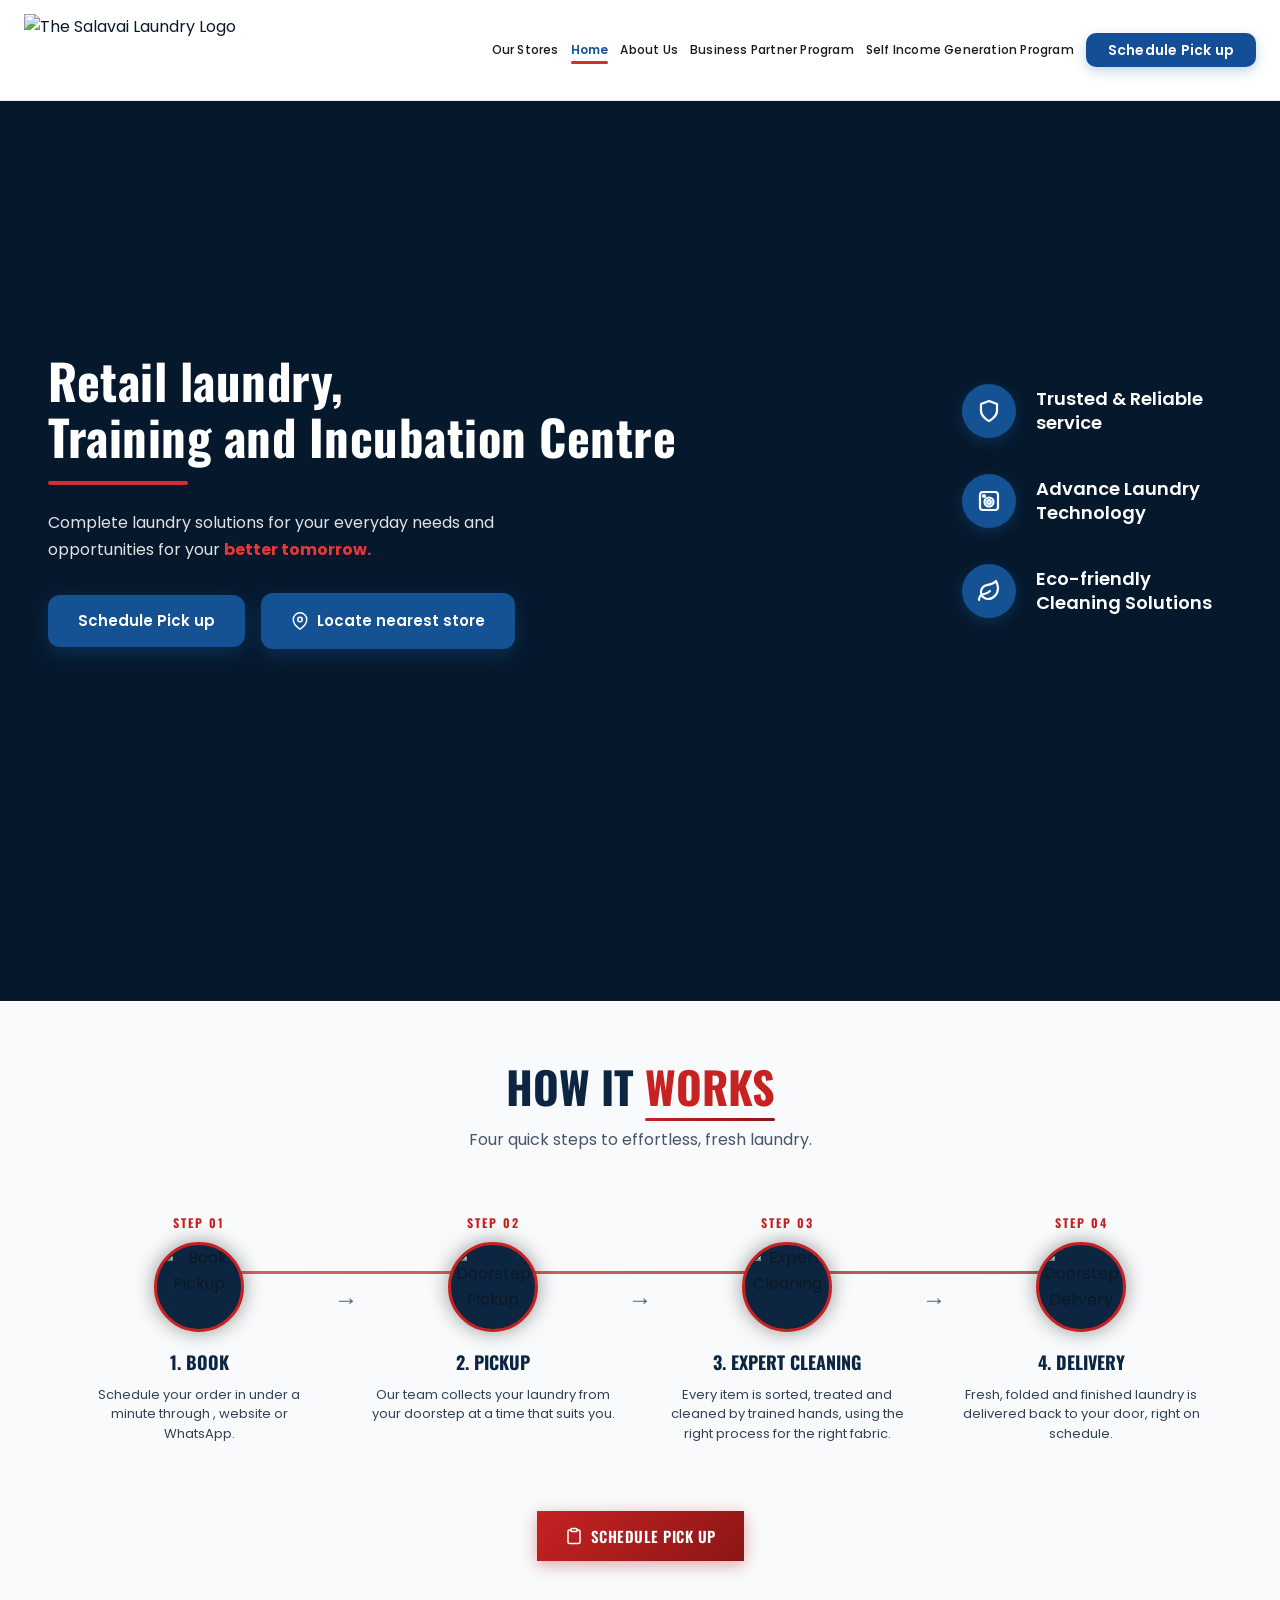
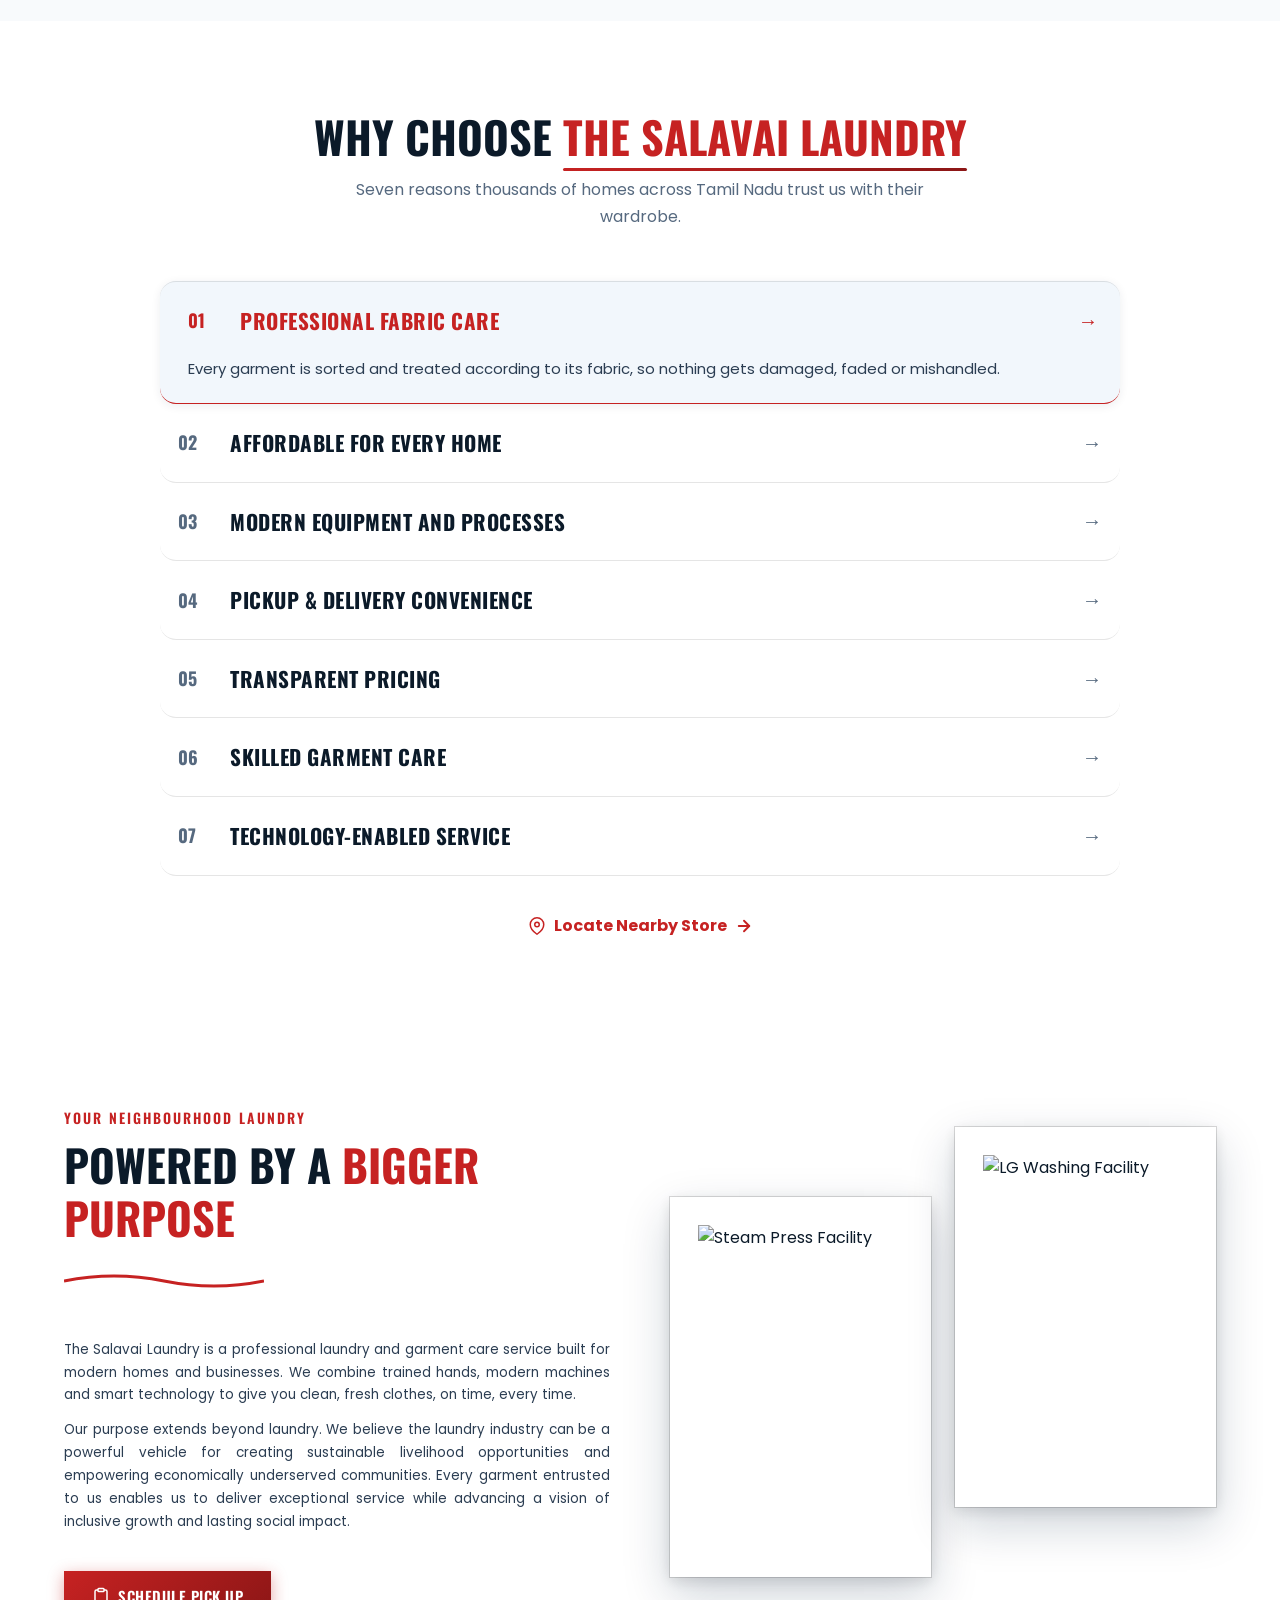
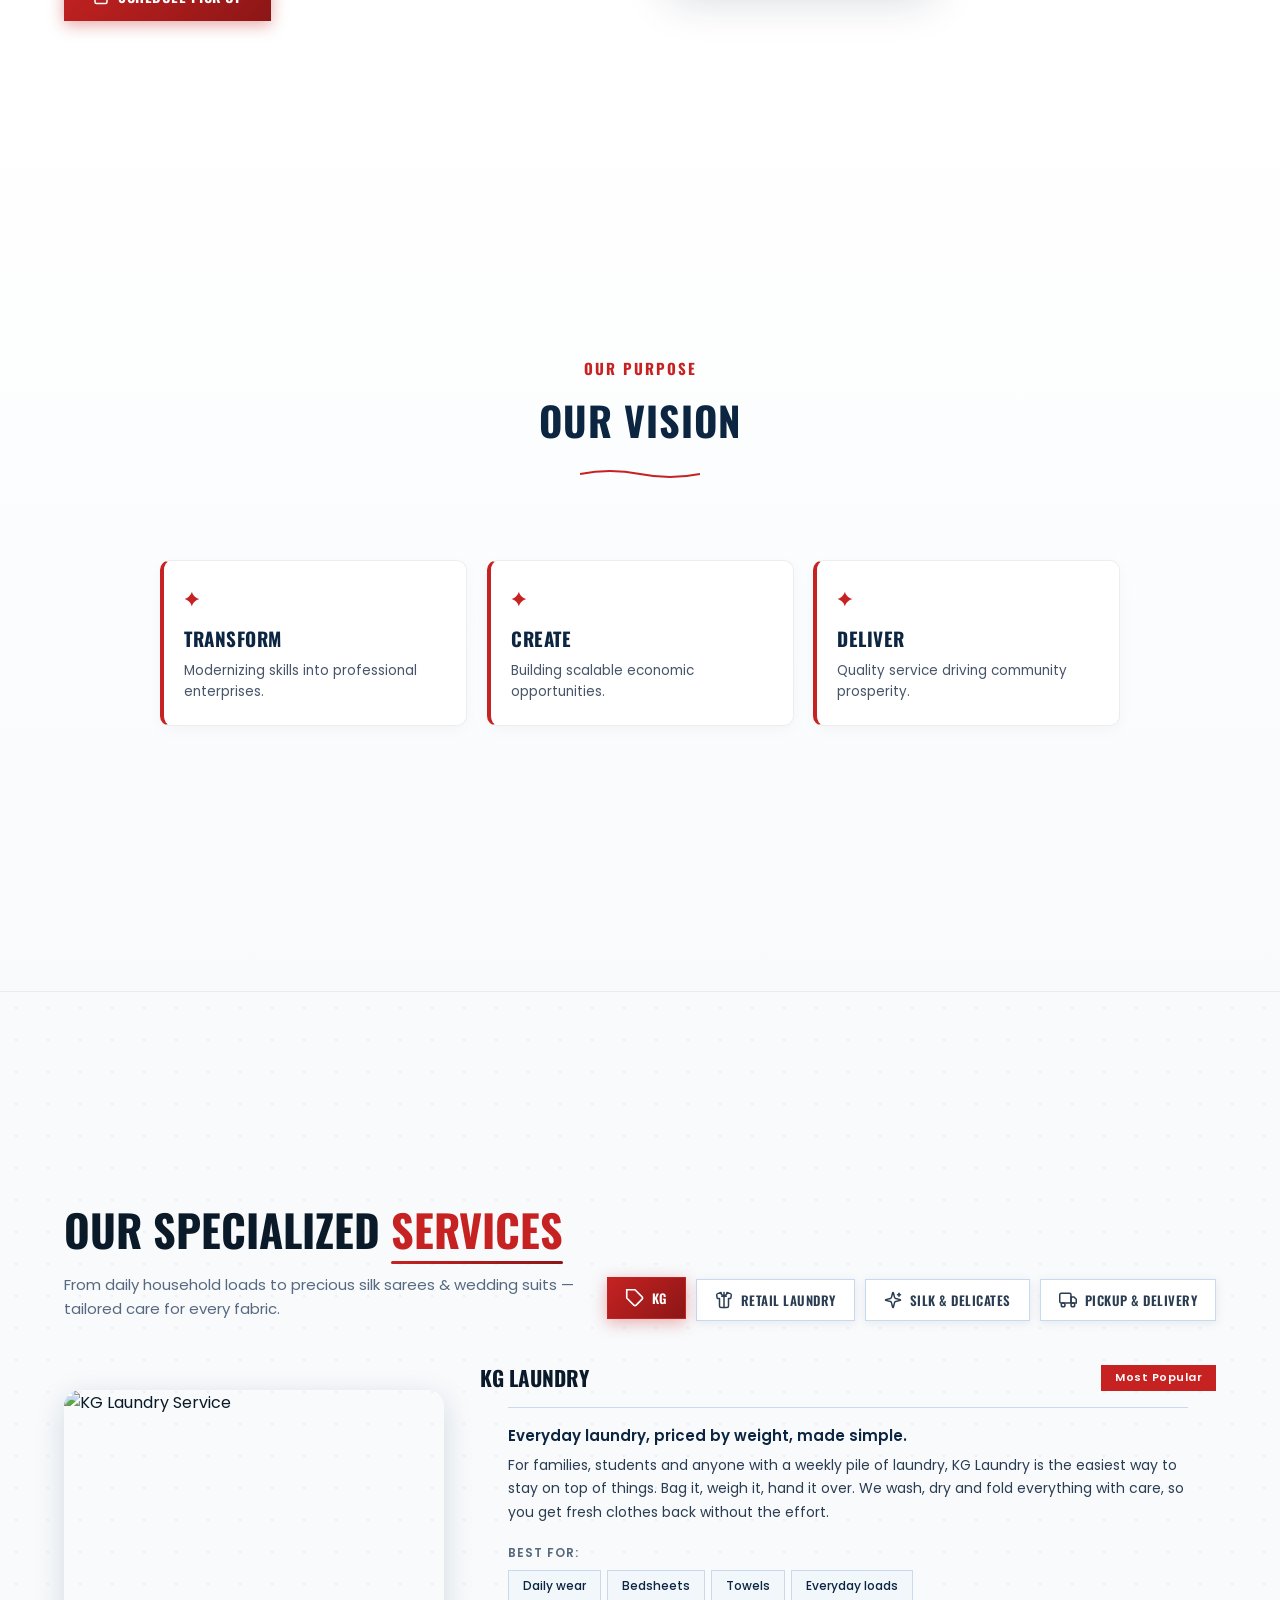
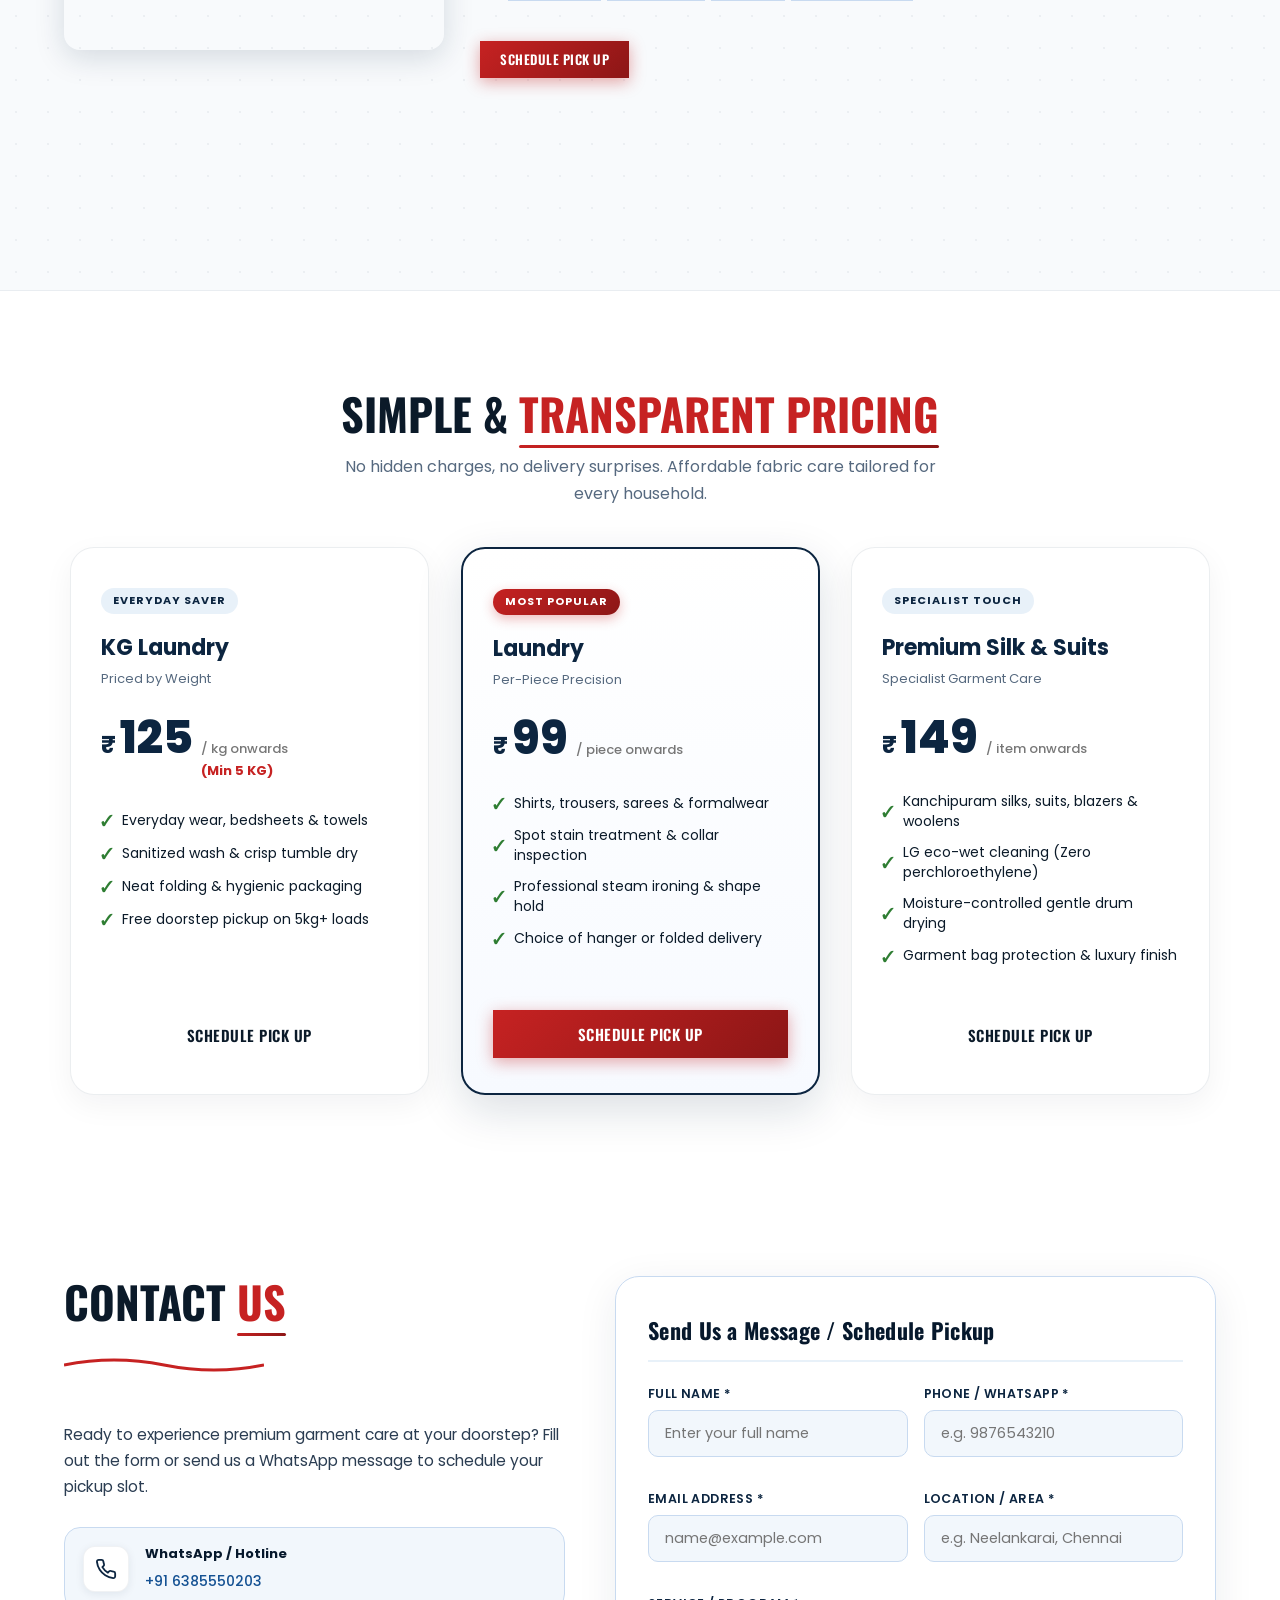
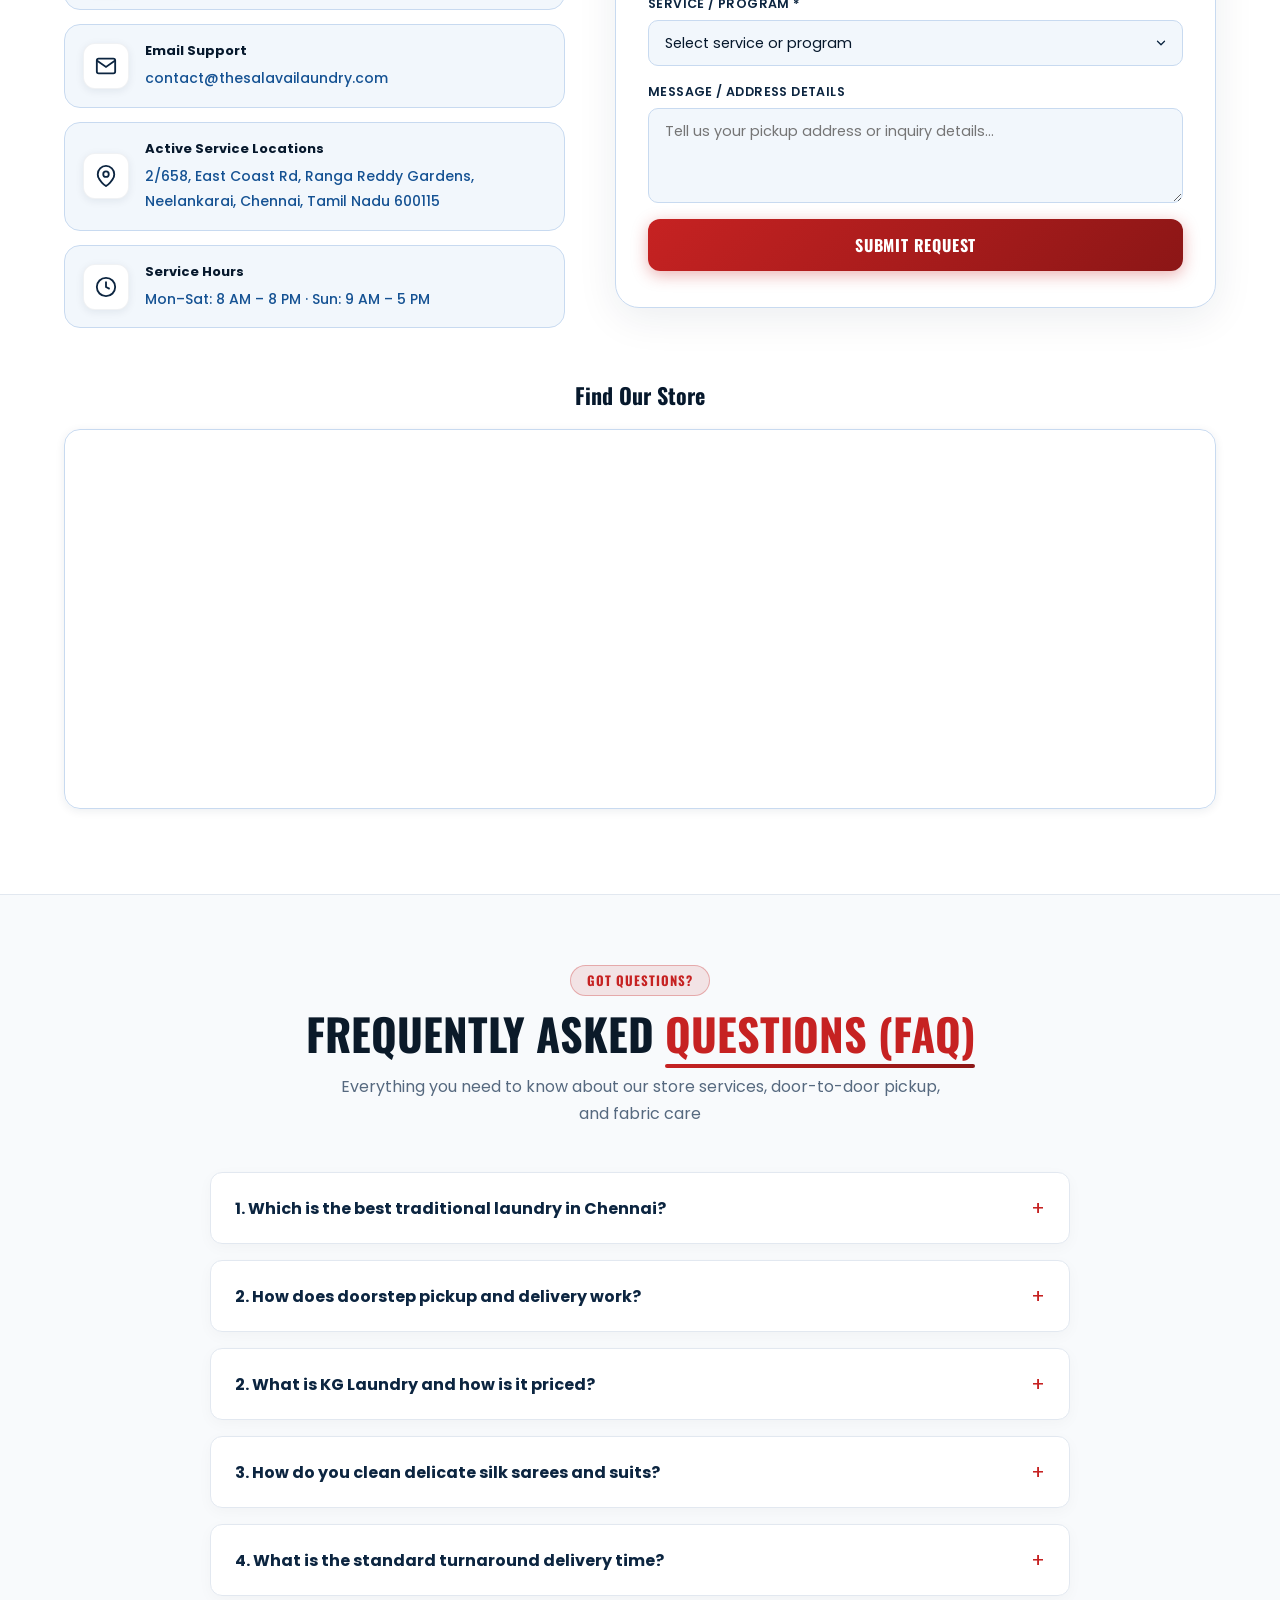
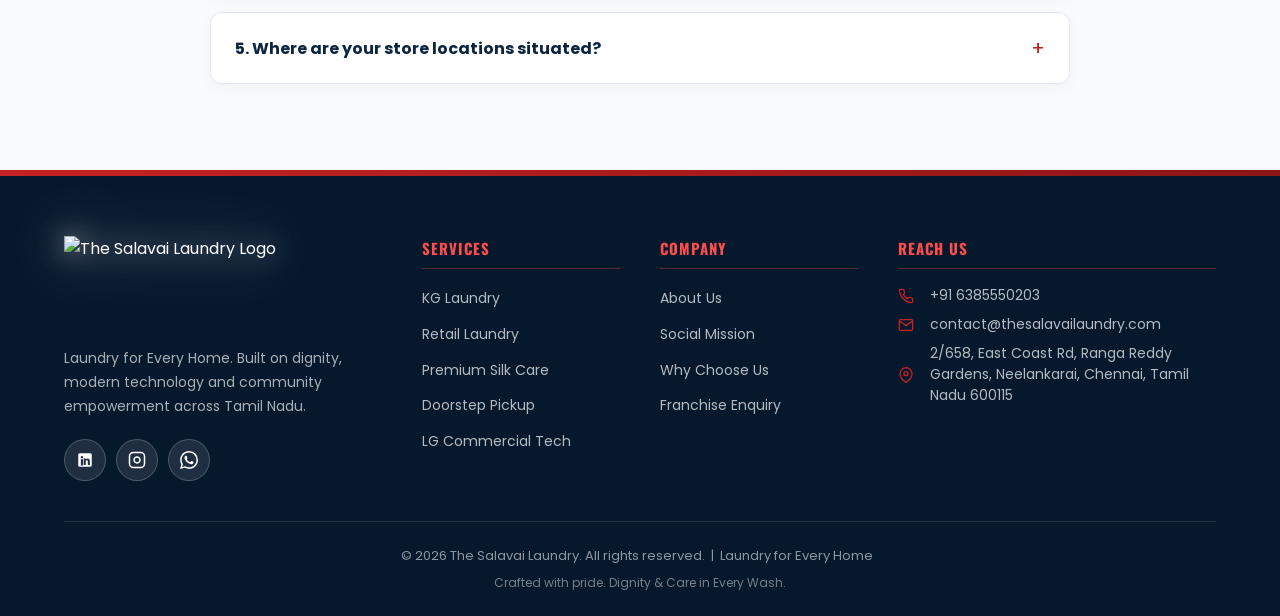
==== commit 72e22e52: "refactor: add comprehensive brand kit and design skill configuration files across project directory" ====
--- a/index.html
+++ b/index.html
@@ -2,6 +2,15 @@
 <html lang="ta">
 
 <head>
+  <!-- Google tag (gtag.js) -->
+  <script async src="https://www.googletagmanager.com/gtag/js?id=G-JTKHGRJQQP"></script>
+  <script>
+    window.dataLayer = window.dataLayer || [];
+    function gtag(){dataLayer.push(arguments);}
+    gtag('js', new Date());
+
+    gtag('config', 'G-JTKHGRJQQP');
+  </script>
   <meta charset="UTF-8" />
   <meta name="viewport" content="width=device-width, initial-scale=1.0" />
   <title>The Salavai Laundry | Best Traditional Laundry in Chennai &amp; Garment Care (சலவை)</title>
--- a/style.css
+++ b/style.css
@@ -0,0 +1,8913 @@
+/* ============================================
+   THE SALAVAI LAUNDRY - Sakthi Masala Inspired Theme
+   Deep Navy (#0c2540) & Sakthi Red Gradient Theme
+   ============================================ */
+
+/* --- FONTS & RESET --- */
+@import url('https://fonts.googleapis.com/css2?family=Heebo:wght@300;400;500;600;700;800;900&family=Noto+Serif+Tamil:wght@400;600;700;800&family=Oswald:wght@400;500;600;700&family=Poppins:wght@300;400;500;600;700;800&family=Playfair+Display:wght@700;800&display=swap');
+
+/* Universal Box Sizing */
+* {
+  box-sizing: border-box;
+  margin: 0;
+  padding: 0;
+}
+
+*,
+*::before,
+*::after {
+  box-sizing: border-box;
+}
+
+/* Ensure images and media don't exceed container width */
+img,
+video {
+  max-width: 100%;
+  height: auto;
+}
+
+/* Prevent horizontal overflow & smooth scroll */
+html {
+  scroll-behavior: smooth;
+  scrollbar-width: none;
+  /* Firefox */
+  -ms-overflow-style: none;
+  /* IE & Edge */
+}
+
+html::-webkit-scrollbar,
+body::-webkit-scrollbar {
+  display: none;
+  /* Chrome, Safari, Opera */
+  width: 0;
+  height: 0;
+}
+
+body {
+  overflow-x: hidden;
+  scrollbar-width: none;
+  /* Firefox */
+  -ms-overflow-style: none;
+  /* IE & Edge */
+}
+
+:root {
+  /* Navy Blue Primary Palette (#0c2540) */
+  --navy-deep: #06182c;
+  --navy-primary: #0c2540;
+  --navy-mid: #153e67;
+  --navy-light: #e8f1f9;
+  --navy-pale: #f2f7fc;
+
+  /* Rich Sakthi Crimson Gradient System */
+  --red-primary: rgb(198, 34, 34);
+  --red-dark: rgb(140, 22, 22);
+  --red-light: #e53935;
+  --red-pale: #fde8e8;
+  --red-gradient: linear-gradient(135deg, rgb(198, 34, 34) 0%, rgb(140, 22, 22) 100%);
+  --red-gradient-hover: linear-gradient(135deg, rgb(220, 40, 40) 0%, rgb(160, 25, 25) 100%);
+
+  /* Aliases for template compatibility */
+  --gold-primary: rgb(198, 34, 34);
+  --gold-light: #e53935;
+  --gold-pale: #fde8e8;
+
+  --cream: #f4f8fc;
+  --text-dark: #0b1a29;
+  --text-mid: #2b3d52;
+  --text-muted: #56697f;
+  --white: #ffffff;
+  --border: #c8daf0;
+  --shadow-sm: 0 2px 10px rgba(12, 37, 64, 0.08);
+  --shadow-md: 0 8px 30px rgba(12, 37, 64, 0.15);
+  --shadow-lg: 0 20px 60px rgba(12, 37, 64, 0.22);
+  --radius-sm: 8px;
+  --radius-md: 16px;
+  --radius-lg: 24px;
+  --transition: all 0.35s cubic-bezier(0.4, 0, 0.2, 1);
+}
+
+
+
+html {
+  scroll-behavior: smooth;
+  font-size: 16px;
+}
+
+body {
+  font-family: 'Poppins', 'Heebo', 'Noto Serif Tamil', sans-serif;
+  color: var(--text-dark);
+  background: var(--white);
+  overflow-x: hidden;
+  line-height: 1.6;
+}
+
+a {
+  text-decoration: none;
+  color: inherit;
+}
+
+ul {
+  list-style: none;
+}
+
+img {
+  max-width: 100%;
+  display: block;
+}
+
+button {
+  cursor: pointer;
+  border: none;
+  background: none;
+  font-family: inherit;
+}
+
+.container {
+  width: 100%;
+  max-width: 1200px;
+  margin: 0 auto;
+  padding: 0 24px;
+}
+
+/* ============================================
+   SCROLL PROGRESS BAR
+   ============================================ */
+.scroll-progress-bar {
+  position: fixed;
+  top: 0;
+  left: 0;
+  height: 4px;
+  width: 0%;
+  background: var(--red-gradient);
+  z-index: 10001;
+  transition: width 0.1s ease-out;
+  box-shadow: 0 0 10px rgba(198, 34, 34, 0.8);
+}
+
+/* ============================================
+   SAKTHI STYLE TOP UTILITY HEADER BAR
+   ============================================ */
+.top-header-bar {
+  background: var(--navy-deep);
+  color: rgba(255, 255, 255, 0.85);
+  font-size: 12px;
+  padding: 6px 0;
+  border-bottom: 1px solid rgba(255, 255, 255, 0.1);
+}
+
+.top-header-inner {
+  display: flex;
+  justify-content: space-between;
+  align-items: center;
+}
+
+.top-contact-info {
+  display: flex;
+  align-items: center;
+  gap: 20px;
+}
+
+.top-info-item {
+  display: flex;
+  align-items: center;
+  gap: 6px;
+  color: rgba(255, 255, 255, 0.85);
+  transition: var(--transition);
+}
+
+.top-info-item:hover {
+  color: var(--red-light);
+}
+
+.top-header-right {
+  display: flex;
+  align-items: center;
+  gap: 18px;
+}
+
+.lang-switcher {
+  display: flex;
+  align-items: center;
+  gap: 6px;
+  font-size: 12px;
+  font-weight: 600;
+}
+
+.lang-btn {
+  cursor: pointer;
+  color: rgba(255, 255, 255, 0.7);
+  transition: var(--transition);
+}
+
+.lang-btn.active,
+.lang-btn:hover {
+  color: var(--red-light);
+}
+
+.lang-sep {
+  color: rgba(255, 255, 255, 0.3);
+}
+
+.top-social-links a {
+  color: rgba(255, 255, 255, 0.8);
+  transition: var(--transition);
+  display: flex;
+  align-items: center;
+}
+
+.top-social-links a:hover {
+  color: var(--red-light);
+  transform: scale(1.15);
+}
+
+/* ============================================
+   HEADER & NAVBAR ALIGNMENT STYLES
+   ============================================ */
+.header {
+  position: relative;
+  z-index: 1000;
+  background: #ffffff !important;
+  box-shadow: 0 2px 12px rgba(0, 0, 0, 0.06) !important;
+  border-bottom: 1px solid #eaeaea !important;
+  transition: background 0.3s ease, box-shadow 0.3s ease;
+}
+
+.header.scrolled {
+  position: fixed;
+  top: 0;
+  left: 0;
+  right: 0;
+  background: #ffffff !important;
+  box-shadow: 0 4px 20px rgba(0, 0, 0, 0.08) !important;
+  border-bottom: 1px solid #eaeaea !important;
+}
+
+.header-inner {
+  display: flex;
+  align-items: center;
+  justify-content: space-between;
+  gap: 32px;
+  padding: 12px 48px;
+  max-width: 1400px;
+  margin: 0 auto;
+  width: 100%;
+}
+
+.logo {
+  display: flex;
+  align-items: center;
+  flex-shrink: 0;
+}
+
+.logo-img {
+  height: 72px;
+  max-height: 72px;
+  width: auto;
+  object-fit: contain;
+  vertical-align: middle;
+  filter: none !important;
+  transition: var(--transition);
+}
+
+.nav {
+  display: flex;
+  align-items: center;
+  gap: 28px;
+  margin-left: auto;
+  flex-wrap: nowrap;
+}
+
+.nav-link {
+  display: inline-flex;
+  align-items: center;
+  font-family: 'Poppins', sans-serif;
+  font-size: 14px;
+  font-weight: 500;
+  color: #1a1a1a !important;
+  text-decoration: none;
+  transition: all 0.2s ease;
+  position: relative;
+  text-transform: none !important;
+  letter-spacing: 0.1px;
+  opacity: 1;
+  padding: 8px 0;
+  white-space: nowrap;
+  line-height: 1;
+}
+
+.nav-link::after {
+  content: '' !important;
+  position: absolute;
+  bottom: 0;
+  left: 0;
+  width: 0;
+  height: 3px;
+  background-color: #d32f2f !important;
+  border-radius: 2px;
+  transition: width 0.3s ease !important;
+  display: block !important;
+}
+
+.nav-link:hover::after,
+.nav-link.active::after {
+  width: 100% !important;
+}
+
+.nav-link:hover,
+.nav-link.active {
+  color: #155293 !important;
+  font-weight: 600;
+}
+
+.header.scrolled .nav-link {
+  color: #1a1a1a !important;
+  opacity: 1;
+}
+
+.header.scrolled .nav-link:hover,
+.header.scrolled .nav-link.active {
+  color: #d32f2f !important;
+  font-weight: 600;
+}
+
+.header-btn-pickup,
+.nav-btn-pickup {
+  display: inline-flex;
+  align-items: center;
+  justify-content: center;
+  background-color: #155293 !important;
+  color: #ffffff !important;
+  padding: 10px 24px;
+  border-radius: 24px;
+  font-family: 'Poppins', sans-serif;
+  font-size: 14px;
+  font-weight: 600;
+  text-decoration: none;
+  white-space: nowrap;
+  flex-shrink: 0;
+  line-height: 1;
+  box-shadow: 0 4px 14px rgba(21, 82, 147, 0.4);
+  transition: all 0.2s ease;
+}
+
+.header-btn-pickup:hover,
+.nav-btn-pickup:hover {
+  background-color: #0f4277 !important;
+  transform: translateY(-1px);
+  box-shadow: 0 6px 18px rgba(21, 82, 147, 0.55);
+}
+
+.nav-btn-pickup::after {
+  display: none !important;
+}
+
+/* Responsive adjustment for medium desktops (901px to 1350px) */
+@media screen and (max-width: 1350px) and (min-width: 901px) {
+  .header-inner {
+    padding: 14px 24px;
+    gap: 16px;
+  }
+
+  .nav {
+    gap: 12px;
+  }
+
+  .nav-link {
+    font-size: 12px;
+    letter-spacing: 0.2px;
+  }
+
+  .nav-btn-pickup {
+    padding: 8px 16px !important;
+    font-size: 11.5px !important;
+  }
+}
+
+/* Nav Dropdown Styling for Join Us */
+.nav-dropdown {
+  position: relative;
+  display: inline-flex;
+  align-items: center;
+}
+
+.dropdown-toggle {
+  display: inline-flex;
+  align-items: center;
+  gap: 6px;
+  cursor: pointer;
+  border: none;
+  background: transparent;
+}
+
+.dropdown-arrow {
+  transition: transform 0.3s ease;
+  margin-left: 2px;
+}
+
+.nav-dropdown.open .dropdown-arrow,
+.nav-dropdown:hover .dropdown-arrow {
+  transform: rotate(180deg);
+}
+
+/* Glassmorphic Dropdown Menu (Sakthi Red Theme) */
+.dropdown-menu {
+  position: absolute;
+  top: calc(100% + 14px);
+  left: 50%;
+  transform: translateX(-50%) translateY(10px);
+  min-width: 290px;
+  background: linear-gradient(135deg, rgba(160, 25, 25, 0.94) 0%, rgba(110, 15, 15, 0.96) 100%) !important;
+  backdrop-filter: blur(25px) saturate(200%) !important;
+  -webkit-backdrop-filter: blur(25px) saturate(200%) !important;
+  border-radius: 20px !important;
+  border: 1px solid rgba(255, 255, 255, 0.3) !important;
+  box-shadow:
+    0 20px 50px rgba(140, 22, 22, 0.45),
+    inset 0 1px 0 rgba(255, 255, 255, 0.4) !important;
+  padding: 10px;
+  opacity: 0;
+  visibility: hidden;
+  pointer-events: none;
+  transition: all 0.35s cubic-bezier(0.4, 0, 0.2, 1);
+  z-index: 1100;
+}
+
+.nav-dropdown:hover .dropdown-menu,
+.nav-dropdown.open .dropdown-menu {
+  opacity: 1;
+  visibility: visible;
+  pointer-events: auto;
+  transform: translateX(-50%) translateY(0);
+}
+
+.dropdown-item {
+  display: flex;
+  align-items: center;
+  gap: 12px;
+  padding: 12px 18px;
+  color: rgba(255, 255, 255, 0.95) !important;
+  font-family: 'Poppins', sans-serif;
+  font-size: 13.5px;
+  font-weight: 600;
+  border-radius: 14px;
+  transition: all 0.25s ease;
+  white-space: nowrap;
+  text-transform: none !important;
+}
+
+.dropdown-item:hover {
+  background: rgba(255, 255, 255, 0.22) !important;
+  color: #ffffff !important;
+  transform: translateX(4px);
+  box-shadow: inset 0 1px 0 rgba(255, 255, 255, 0.35);
+}
+
+.dropdown-icon {
+  font-size: 16px;
+}
+
+.nav-link.nav-btn-pickup,
+.nav-btn-pickup {
+  background: #134e96 !important;
+  color: #ffffff !important;
+  font-family: 'Poppins', sans-serif !important;
+  font-size: 14px !important;
+  font-weight: 600 !important;
+  padding: 10px 22px !important;
+  border-radius: 10px !important;
+  text-decoration: none !important;
+  display: inline-flex !important;
+  align-items: center !important;
+  justify-content: center !important;
+  transition: all 0.3s ease !important;
+  border: none !important;
+  box-shadow: 0 4px 12px rgba(19, 78, 150, 0.25) !important;
+}
+
+.nav-link.nav-btn-pickup::after,
+.nav-btn-pickup::after {
+  display: none !important;
+}
+
+.nav-link.nav-btn-pickup:hover,
+.nav-btn-pickup:hover {
+  background: #0d386c !important;
+  color: #ffffff !important;
+  transform: translateY(-2px);
+  box-shadow: 0 6px 18px rgba(13, 56, 108, 0.35) !important;
+}
+
+.header-cta {
+  background: var(--red-gradient);
+  color: var(--white);
+  padding: 10px 22px;
+  border-radius: var(--radius-xl);
+  font-family: 'Oswald', 'Poppins', sans-serif;
+  font-size: 14px;
+  font-weight: 600;
+  letter-spacing: 0.8px;
+  text-transform: uppercase;
+  white-space: nowrap;
+  transition: var(--transition);
+  box-shadow: 0 4px 15px rgba(198, 34, 34, 0.4);
+  display: inline-flex;
+  align-items: center;
+  gap: 8px;
+}
+
+.header-cta:hover {
+  background: var(--red-gradient-hover);
+  transform: translateY(-2px);
+  box-shadow: 0 6px 20px rgba(198, 34, 34, 0.6);
+}
+
+.hamburger {
+  display: none;
+  flex-direction: column;
+  justify-content: center;
+  align-items: center;
+  gap: 5px;
+  width: 42px;
+  height: 42px;
+  padding: 8px;
+  margin-left: auto;
+  border-radius: 10px;
+  background: rgba(12, 37, 64, 0.04);
+  border: 1px solid rgba(12, 37, 64, 0.1);
+  cursor: pointer;
+  transition: all 0.25s ease;
+  flex-shrink: 0;
+}
+
+.hamburger:hover {
+  background: rgba(198, 34, 34, 0.08);
+  border-color: rgba(198, 34, 34, 0.2);
+}
+
+.hamburger span {
+  display: block;
+  width: 22px;
+  height: 2.2px;
+  background: var(--navy-primary);
+  border-radius: 2px;
+  transition: all 0.3s cubic-bezier(0.4, 0, 0.2, 1);
+  transform-origin: center;
+}
+
+/* ============================================
+   HERO SECTION (MATCHING DESIGN MOCKUP)
+   ============================================ */
+.hero {
+  position: relative;
+  overflow: hidden;
+  background: #06182c;
+  height: 100vh;
+  height: 100dvh;
+  min-height: 100vh;
+  min-height: 100dvh;
+  display: flex;
+  align-items: center;
+  justify-content: center;
+  box-sizing: border-box;
+}
+
+.hero-bg {
+  position: absolute;
+  inset: 0;
+  z-index: 0;
+  background-image: url('images/home page background.png');
+  background-size: cover;
+  background-position: center 15%;
+  background-repeat: no-repeat;
+  filter: none;
+}
+
+.hero-overlay {
+  display: none;
+}
+
+.hero-container {
+  position: relative;
+  z-index: 2;
+  max-width: 1320px;
+  width: 100%;
+  margin: -60px auto 0 auto;
+  padding: 20px 48px 60px 48px;
+  display: grid;
+  grid-template-columns: 1.25fr 0.75fr;
+  gap: 40px;
+  align-items: center;
+  box-sizing: border-box;
+}
+
+/* Left Column Styling */
+.hero-left {
+  display: flex;
+  flex-direction: column;
+  align-items: flex-start;
+}
+
+.hero-heading {
+  font-family: 'Oswald', 'Poppins', sans-serif;
+  font-size: clamp(32px, 3.8vw, 52px);
+  font-weight: 700;
+  color: #ffffff;
+  line-height: 1.15;
+  letter-spacing: 0.5px;
+  margin: 0 0 16px 0;
+  text-transform: none;
+}
+
+.hero-red-accent {
+  width: 140px;
+  height: 4px;
+  background-color: #d32f2f;
+  border-radius: 2px;
+  margin-bottom: 24px;
+}
+
+.hero-subtitle {
+  font-family: 'Poppins', sans-serif;
+  font-size: 18px;
+  font-weight: 400;
+  color: #ffffff;
+  line-height: 1.6;
+  margin: 0 0 32px 0;
+  max-width: 520px;
+}
+
+.hero-subtitle .highlight-red {
+  color: #e53935;
+  font-weight: 700;
+}
+
+.hero-btn-group {
+  display: flex;
+  align-items: center;
+  gap: 16px;
+  flex-wrap: wrap;
+}
+
+.hero-blue-btn {
+  display: inline-flex;
+  align-items: center;
+  justify-content: center;
+  background-color: #155293;
+  color: #ffffff !important;
+  padding: 14px 30px;
+  border-radius: 12px;
+  font-family: 'Poppins', sans-serif;
+  font-size: 15px;
+  font-weight: 600;
+  text-decoration: none;
+  box-shadow: 0 6px 20px rgba(21, 82, 147, 0.4);
+  transition: all 0.3s ease;
+  white-space: nowrap;
+}
+
+.hero-blue-btn:hover {
+  background-color: #0d3c6e;
+  transform: translateY(-2px);
+  box-shadow: 0 8px 24px rgba(21, 82, 147, 0.6);
+}
+
+.hero-outline-btn {
+  display: inline-flex;
+  align-items: center;
+  justify-content: center;
+  gap: 8px;
+  background-color: #155293;
+  color: #ffffff !important;
+  padding: 14px 28px;
+  border-radius: 12px;
+  border: 2px solid #155293;
+  font-family: 'Poppins', sans-serif;
+  font-size: 15px;
+  font-weight: 600;
+  text-decoration: none;
+  box-shadow: 0 6px 20px rgba(21, 82, 147, 0.4);
+  transition: all 0.3s ease;
+  white-space: nowrap;
+}
+
+.hero-outline-btn:hover {
+  background-color: #0d3c6e;
+  border-color: #0d3c6e;
+  color: #ffffff !important;
+  transform: translateY(-2px);
+  box-shadow: 0 8px 24px rgba(21, 82, 147, 0.6);
+}
+
+.hero-price-btn {
+  display: inline-flex;
+  align-items: center;
+  justify-content: center;
+  gap: 8px;
+  background-color: #155293;
+  color: #ffffff !important;
+  padding: 14px 28px;
+  border-radius: 12px;
+  border: 2px solid #155293;
+  font-family: 'Poppins', sans-serif;
+  font-size: 15px;
+  font-weight: 600;
+  text-decoration: none;
+  box-shadow: 0 6px 20px rgba(21, 82, 147, 0.4);
+  transition: all 0.3s ease;
+  white-space: nowrap;
+}
+
+.hero-price-btn:hover {
+  background-color: #0d3c6e;
+  border-color: #0d3c6e;
+  transform: translateY(-2px);
+  box-shadow: 0 8px 24px rgba(21, 82, 147, 0.6);
+  color: #ffffff !important;
+}
+
+.hero-price-btn .currency-symbol {
+  font-size: 17px;
+  font-weight: 800;
+  line-height: 1;
+}
+
+/* Right Feature Stack Styling */
+.hero-right {
+  display: flex;
+  flex-direction: column;
+  gap: 36px;
+  justify-self: end;
+  padding-right: 20px;
+}
+
+.hero-feature-item {
+  display: flex;
+  align-items: center;
+  gap: 20px;
+}
+
+.hero-feature-icon {
+  width: 54px;
+  height: 54px;
+  border-radius: 50%;
+  background-color: #155293;
+  display: flex;
+  align-items: center;
+  justify-content: center;
+  color: #ffffff;
+  flex-shrink: 0;
+  box-shadow: 0 4px 14px rgba(21, 82, 147, 0.4);
+}
+
+.hero-feature-text {
+  font-family: 'Poppins', sans-serif;
+  font-size: 18px;
+  font-weight: 600;
+  color: #ffffff;
+  line-height: 1.35;
+}
+
+.desktop-br {
+  display: inline;
+}
+
+/* Mobile Responsiveness for Hero */
+@media (max-width: 992px) {
+  .desktop-br {
+    display: none !important;
+  }
+
+  .hero {
+    background: transparent !important;
+    height: 100vh !important;
+    height: 100dvh !important;
+    min-height: 100vh !important;
+    min-height: 100dvh !important;
+    display: flex !important;
+    flex-direction: column !important;
+    align-items: center !important;
+    justify-content: center !important;
+    padding: 0 !important;
+    box-sizing: border-box !important;
+  }
+
+  .hero-bg {
+    background-position: center center;
+  }
+
+  .hero-overlay {
+    display: none !important;
+  }
+
+  .hero-container {
+    grid-template-columns: 1fr !important;
+    display: flex !important;
+    flex-direction: column !important;
+    align-items: center !important;
+    justify-content: center !important;
+    width: 100% !important;
+    max-width: 580px !important;
+    margin: auto 0 !important;
+    padding: 20px 16px !important;
+    gap: 0 !important;
+    text-align: center !important;
+  }
+
+  .hero-left {
+    align-items: center !important;
+    text-align: center !important;
+    width: 100% !important;
+  }
+
+  .hero-heading {
+    font-size: clamp(24px, 6.2vw, 36px) !important;
+    line-height: 1.2 !important;
+    margin-bottom: 12px !important;
+    text-align: center !important;
+    text-shadow: 0 2px 12px rgba(0, 0, 0, 0.5);
+  }
+
+  .hero-red-accent {
+    width: 80px !important;
+    height: 3.5px !important;
+    margin: 0 auto 14px auto !important;
+  }
+
+  .hero-subtitle {
+    font-size: clamp(13.5px, 3.6vw, 15.5px) !important;
+    line-height: 1.55 !important;
+    margin: 0 auto 20px auto !important;
+    max-width: 95% !important;
+    text-align: center !important;
+    color: rgba(255, 255, 255, 0.95) !important;
+  }
+
+  .hero-btn-group {
+    display: flex !important;
+    flex-direction: row !important;
+    align-items: center !important;
+    justify-content: center !important;
+    gap: 10px !important;
+    width: 100% !important;
+    margin: 0 auto !important;
+  }
+
+  .hero-blue-btn,
+  .hero-outline-btn,
+  .hero-price-btn {
+    flex: 1 !important;
+    min-width: 120px !important;
+    max-width: 180px !important;
+    padding: 11px 12px !important;
+    font-size: 13px !important;
+    border-radius: 25px !important;
+    text-align: center !important;
+    justify-content: center !important;
+    white-space: nowrap !important;
+    box-sizing: border-box !important;
+  }
+
+  .hero-right {
+    display: flex !important;
+    flex-direction: row !important;
+    justify-content: center !important;
+    align-items: center !important;
+    gap: 8px !important;
+    width: 100% !important;
+    margin-top: 20px !important;
+    padding: 12px 10px !important;
+    background: rgba(255, 255, 255, 0.08) !important;
+    backdrop-filter: blur(10px) !important;
+    -webkit-backdrop-filter: blur(10px) !important;
+    border-radius: 16px !important;
+    border: 1px solid rgba(255, 255, 255, 0.15) !important;
+    box-sizing: border-box !important;
+    justify-self: center !important;
+    padding-right: 10px !important;
+  }
+
+  .hero-feature-item {
+    display: flex !important;
+    flex-direction: column !important;
+    align-items: center !important;
+    text-align: center !important;
+    gap: 5px !important;
+    flex: 1 !important;
+  }
+
+  .hero-feature-icon {
+    width: 36px !important;
+    height: 36px !important;
+    border-radius: 50% !important;
+    box-shadow: 0 2px 8px rgba(21, 82, 147, 0.5) !important;
+  }
+
+  .hero-feature-icon svg {
+    width: 16px !important;
+    height: 16px !important;
+  }
+
+  .hero-feature-text {
+    font-size: 10.5px !important;
+    line-height: 1.2 !important;
+    font-weight: 500 !important;
+    color: #ffffff !important;
+    text-align: center !important;
+  }
+}
+
+@media (max-width: 420px) {
+  .hero-container {
+    padding: 12px 10px !important;
+  }
+
+  .hero-heading {
+    font-size: 23px !important;
+  }
+
+  .hero-subtitle {
+    font-size: 12.5px !important;
+    margin-bottom: 16px !important;
+  }
+
+  .hero-btn-group {
+    flex-direction: column !important;
+    gap: 8px !important;
+    max-width: 260px !important;
+  }
+
+  .hero-blue-btn,
+  .hero-outline-btn,
+  .hero-price-btn {
+    width: 100% !important;
+    max-width: 100% !important;
+    padding: 10px 16px !important;
+  }
+
+  .hero-right {
+    margin-top: 14px !important;
+    padding: 10px 6px !important;
+    gap: 4px !important;
+  }
+
+  .hero-feature-icon {
+    width: 30px !important;
+    height: 30px !important;
+  }
+
+  .hero-feature-icon svg {
+    width: 14px !important;
+    height: 14px !important;
+  }
+
+  .hero-feature-text {
+    font-size: 9.5px !important;
+  }
+}
+
+.hero-badge {
+  display: inline-flex;
+  align-items: center;
+  gap: 8px;
+  background: rgba(198, 34, 34, 0.25);
+  border: 1px solid rgba(255, 77, 77, 0.5);
+  color: #ff4d4d;
+  padding: 6px 18px;
+  border-radius: var(--radius-xl);
+  font-size: 13px;
+  font-weight: 600;
+  margin-bottom: 20px;
+  animation: fadeInDown 0.6s ease;
+}
+
+.badge-icon {
+  display: flex;
+  align-items: center;
+}
+
+.hero-title {
+  display: flex;
+  flex-direction: column;
+  margin-bottom: 20px;
+  animation: fadeInUp 0.7s ease 0.1s both;
+}
+
+.hero-title-tamil {
+  font-family: 'Noto Serif Tamil', serif;
+  font-size: clamp(20px, 3vw, 28px);
+  color: rgba(255, 255, 255, 0.9);
+  font-weight: 600;
+  line-height: 1.3;
+}
+
+.hero-title-main {
+  font-family: 'Oswald', 'Poppins', sans-serif;
+  font-size: clamp(38px, 6vw, 68px);
+  font-weight: 700;
+  color: var(--white);
+  line-height: 1.1;
+  letter-spacing: -0.5px;
+  text-transform: uppercase;
+  text-shadow: 0 4px 20px rgba(0, 0, 0, 0.4);
+}
+
+.hero-subtitle {
+  font-size: 16px;
+  line-height: 1.7;
+  color: rgba(255, 255, 255, 0.88);
+  max-width: 650px;
+  margin-bottom: 30px;
+  animation: fadeInUp 0.7s ease 0.2s both;
+}
+
+/* Hero Three-Way Navigation Cards */
+.hero-nav-card {
+  display: flex;
+  flex-direction: column;
+  justify-content: space-between;
+  background: rgba(6, 24, 44, 0.78) !important;
+  backdrop-filter: blur(12px) !important;
+  -webkit-backdrop-filter: blur(12px) !important;
+  border: 1.5px solid rgba(255, 255, 255, 0.18) !important;
+  border-radius: 16px !important;
+  padding: 24px !important;
+  color: var(--white) !important;
+  text-decoration: none !important;
+  transition: all 0.35s cubic-bezier(0.2, 0.8, 0.2, 1) !important;
+  box-shadow: 0 10px 30px rgba(0, 0, 0, 0.35) !important;
+  position: relative;
+  overflow: hidden;
+}
+
+.hero-nav-card::before {
+  content: '';
+  position: absolute;
+  top: 0;
+  left: 0;
+  width: 100%;
+  height: 3.5px;
+  background: var(--red-gradient);
+  opacity: 0;
+  transition: opacity 0.3s ease;
+}
+
+.hero-nav-card:hover {
+  transform: translateY(-5px);
+  border-color: rgba(255, 77, 77, 0.6) !important;
+  box-shadow: 0 14px 40px rgba(198, 34, 34, 0.4) !important;
+  background: rgba(12, 37, 64, 0.9) !important;
+}
+
+.hero-nav-card:hover::before {
+  opacity: 1;
+}
+
+.card-icon-box {
+  width: 46px;
+  height: 46px;
+  border-radius: 12px;
+  background: rgba(198, 34, 34, 0.2);
+  border: 1px solid rgba(255, 77, 77, 0.3);
+  display: flex;
+  align-items: center;
+  justify-content: center;
+  margin-bottom: 16px;
+  transition: transform 0.3s ease, background 0.3s ease;
+}
+
+.hero-nav-card:hover .card-icon-box {
+  transform: scale(1.08);
+  background: rgba(198, 34, 34, 0.4);
+}
+
+.card-title {
+  font-family: 'Oswald', sans-serif;
+  font-size: 19px;
+  font-weight: 700;
+  color: var(--white);
+  margin-bottom: 8px;
+  line-height: 1.3;
+}
+
+.card-desc {
+  font-size: 13.5px;
+  color: rgba(255, 255, 255, 0.8);
+  margin: 0;
+  line-height: 1.5;
+}
+
+.card-link-btn {
+  display: inline-flex;
+  align-items: center;
+  gap: 8px;
+  color: #ff4d4d;
+  font-weight: 700;
+  font-size: 13.5px;
+  margin-top: 20px;
+  transition: gap 0.3s ease, color 0.3s ease;
+}
+
+.hero-nav-card:hover .card-link-btn {
+  gap: 12px;
+  color: var(--white);
+}
+
+.hero-actions {
+  display: flex;
+  gap: 14px;
+  flex-wrap: wrap;
+  margin-bottom: 36px;
+  animation: fadeInUp 0.7s ease 0.3s both;
+}
+
+.hero-stats {
+  display: flex;
+  align-items: center;
+  gap: 24px;
+  animation: fadeInUp 0.7s ease 0.4s both;
+}
+
+.stat {
+  display: flex;
+  flex-direction: column;
+}
+
+.stat strong {
+  font-family: 'Oswald', sans-serif;
+  font-size: 26px;
+  font-weight: 700;
+  color: #ff4d4d;
+}
+
+.stat span {
+  font-size: 12px;
+  color: rgba(255, 255, 255, 0.75);
+}
+
+.stat-divider {
+  width: 1px;
+  height: 36px;
+  background: rgba(255, 255, 255, 0.2);
+}
+
+/* Slider Controls */
+.slider-controls {
+  position: absolute;
+  bottom: 24px;
+  left: 50%;
+  transform: translateX(-50%);
+  display: flex;
+  gap: 10px;
+  z-index: 20;
+}
+
+.slide-dot {
+  width: 12px;
+  height: 12px;
+  border-radius: 50%;
+  background: rgba(255, 255, 255, 0.4);
+  transition: var(--transition);
+}
+
+.slide-dot.active {
+  background: var(--red-light);
+  width: 32px;
+  border-radius: 6px;
+  box-shadow: 0 0 10px rgba(229, 46, 46, 0.8);
+}
+
+.slider-prev,
+.slider-next {
+  position: absolute;
+  top: 50%;
+  transform: translateY(-50%);
+  z-index: 20;
+  width: 48px;
+  height: 48px;
+  border-radius: 50%;
+  background: rgba(255, 255, 255, 0.18);
+  border: 1px solid rgba(255, 255, 255, 0.3);
+  color: var(--white);
+  font-size: 28px;
+  display: flex;
+  align-items: center;
+  justify-content: center;
+  transition: var(--transition);
+  backdrop-filter: blur(10px);
+}
+
+.slider-prev {
+  left: 20px;
+}
+
+.slider-next {
+  right: 20px;
+}
+
+.slider-prev:hover,
+.slider-next:hover {
+  background: var(--red-gradient);
+  border-color: var(--red-primary);
+  color: var(--white);
+  transform: translateY(-50%) scale(1.1);
+}
+
+.hero-bottom-border {
+  height: 6px;
+  background: var(--red-gradient);
+}
+
+/* ============================================
+   COMMON SECTION ELEMENTS
+   ============================================ */
+.section-tag {
+  display: inline-block;
+  font-family: 'Noto Serif Tamil', serif;
+  font-size: 14px;
+  font-weight: 700;
+  color: var(--red-primary);
+  background: var(--red-pale);
+  border: 1.5px solid var(--red-light);
+  padding: 6px 22px;
+  border-radius: var(--radius-xl);
+  margin-bottom: 16px;
+  letter-spacing: 0.5px;
+  position: relative;
+  box-shadow: var(--shadow-sm);
+}
+
+.section-tag::before,
+.section-tag::after {
+  content: '✦';
+  color: var(--red-primary);
+  font-size: 10px;
+  margin: 0 6px;
+}
+
+.section-title {
+  font-family: 'Oswald', 'Poppins', sans-serif;
+  font-size: clamp(28px, 4vw, 44px);
+  font-weight: 700;
+  color: var(--text-dark);
+  line-height: 1.2;
+  margin-bottom: 16px;
+  text-transform: uppercase;
+}
+
+.section-title-center {
+  font-family: 'Oswald', 'Poppins', sans-serif;
+  font-size: clamp(28px, 4vw, 44px);
+  font-weight: 700;
+  color: var(--text-dark);
+  line-height: 1.2;
+  margin-bottom: 12px;
+  text-align: center;
+  text-transform: uppercase;
+}
+
+.section-eyebrow {
+  font-family: 'Oswald', sans-serif;
+  font-size: 14px;
+  font-weight: 600;
+  color: var(--red-primary);
+  letter-spacing: 2px;
+  text-transform: uppercase;
+  margin-bottom: 10px;
+}
+
+.section-subtitle {
+  font-size: 16px;
+  color: var(--text-muted);
+  max-width: 620px;
+  margin: 0 auto 40px;
+  text-align: center;
+  line-height: 1.7;
+}
+
+.highlight {
+  color: var(--red-primary);
+  position: relative;
+}
+
+.highlight::after {
+  content: '';
+  position: absolute;
+  bottom: -2px;
+  left: 0;
+  right: 0;
+  height: 3.5px;
+  background: var(--red-gradient);
+  border-radius: 2px;
+}
+
+.section-header {
+  text-align: center;
+  margin-bottom: 40px;
+}
+
+/* Kolam borders */
+.kolam-top-border,
+.kolam-bottom-border {
+  height: 5px;
+  background: repeating-linear-gradient(90deg,
+      var(--red-primary) 0px, var(--red-primary) 8px,
+      transparent 8px, transparent 12px,
+      var(--navy-primary) 12px, var(--navy-primary) 20px,
+      transparent 20px, transparent 24px);
+  opacity: 0.85;
+}
+
+.kolam-top-border {
+  margin-bottom: 0;
+}
+
+.kolam-bottom-border {
+  margin-top: 0;
+}
+
+.divider-svg {
+  width: 200px;
+  height: 20px;
+  margin-bottom: 20px;
+}
+
+.intro-divider {
+  margin: 10px 0 20px;
+}
+
+/* ============================================
+   BUTTONS & ANIMATION EFFECTS
+   ============================================ */
+.btn {
+  display: inline-flex;
+  align-items: center;
+  gap: 8px;
+  padding: 13px 28px;
+  border-radius: var(--radius-xl);
+  font-family: 'Oswald', 'Poppins', sans-serif;
+  font-size: 15px;
+  font-weight: 600;
+  letter-spacing: 0.5px;
+  text-transform: uppercase;
+  transition: var(--transition);
+  cursor: pointer;
+  position: relative;
+  overflow: hidden;
+}
+
+.btn-primary {
+  background: var(--red-gradient);
+  color: var(--white);
+  box-shadow: 0 4px 16px rgba(198, 34, 34, 0.4);
+}
+
+.btn-primary:hover {
+  background: var(--red-gradient-hover);
+  transform: translateY(-3px);
+  box-shadow: 0 10px 28px rgba(198, 34, 34, 0.6);
+}
+
+.text-link-btn {
+  display: inline-flex;
+  align-items: center;
+  gap: 10px;
+  font-family: 'Oswald', 'Poppins', sans-serif;
+  font-size: 16px;
+  font-weight: 700;
+  color: var(--red-primary);
+  background: transparent !important;
+  border: none !important;
+  outline: none !important;
+  box-shadow: none !important;
+  padding: 0;
+  margin-top: 20px;
+  letter-spacing: 1px;
+  text-transform: uppercase;
+  transition: var(--transition);
+  cursor: pointer;
+}
+
+.text-link-btn:hover {
+  color: var(--red-light);
+  transform: translateX(6px);
+}
+
+.btn-secondary {
+  background: rgba(255, 255, 255, 0.12);
+  color: var(--white);
+  border: 2px solid rgba(255, 255, 255, 0.4);
+  backdrop-filter: blur(10px);
+}
+
+.btn-secondary:hover {
+  background: rgba(255, 255, 255, 0.25);
+  border-color: rgba(255, 255, 255, 0.7);
+  transform: translateY(-3px);
+}
+
+.btn-large {
+  padding: 16px 40px;
+  font-size: 17px;
+}
+
+.btn-full {
+  width: 100%;
+  justify-content: center;
+}
+
+.pulse-glow {
+  animation: pulseGlow 2.5s infinite;
+}
+
+@keyframes pulseGlow {
+  0% {
+    box-shadow: 0 0 0 0 rgba(198, 34, 34, 0.6);
+  }
+
+  70% {
+    box-shadow: 0 0 0 15px rgba(198, 34, 34, 0);
+  }
+
+  100% {
+    box-shadow: 0 0 0 0 rgba(198, 34, 34, 0);
+  }
+}
+
+/* ============================================
+   INTRO SECTION (SAKTHI FRAMED PHOTO LAYOUT)
+   ============================================ */
+.intro-section {
+  padding: 90px 0;
+  background: var(--white);
+  position: relative;
+}
+
+.intro-grid {
+  display: grid;
+  grid-template-columns: 1fr 1fr;
+  gap: 60px;
+  align-items: center;
+}
+
+.intro-visual {
+  position: relative;
+}
+
+/* 2-Image Sharp White Picture Frame Grid */
+.intro-photo-grid {
+  display: grid;
+  grid-template-columns: 1fr 1fr;
+  gap: 24px;
+  margin-bottom: 24px;
+  align-items: flex-start;
+}
+
+.white-frame {
+  background: #ffffff;
+  padding: 8px;
+  border-radius: 0 !important;
+  border: 28px solid #ffffff;
+  outline: 1px solid rgba(0, 0, 0, 0.14);
+  box-shadow: 0 18px 45px rgba(12, 37, 64, 0.2), 0 4px 14px rgba(0, 0, 0, 0.12);
+  position: relative;
+  overflow: hidden;
+}
+
+#aboutFrame1 {
+  margin-top: 70px;
+}
+
+.frame-slider {
+  position: relative;
+  width: 100%;
+  height: 380px;
+  overflow: hidden;
+}
+
+.frame-slide {
+  position: absolute;
+  inset: 0;
+  opacity: 0;
+  transition: opacity 0.5s ease-in-out;
+  pointer-events: none;
+  z-index: 1;
+}
+
+.frame-slide.active {
+  opacity: 1;
+  pointer-events: auto;
+  z-index: 2;
+}
+
+.frame-slide.exit {
+  opacity: 0;
+  transition: opacity 0.5s ease-in-out;
+  z-index: 1;
+}
+
+.intro-frame-img {
+  width: 100%;
+  height: 100%;
+  object-fit: cover;
+  border-radius: 0 !important;
+  display: block;
+}
+
+.intro-badge-floating {
+  position: absolute;
+  bottom: 20px;
+  right: 15px;
+  background: var(--navy-primary);
+  color: var(--white);
+  border: 2px solid var(--red-primary);
+  border-radius: var(--radius-md);
+  padding: 12px 20px;
+  box-shadow: var(--shadow-md);
+  display: flex;
+  flex-direction: column;
+  font-size: 13px;
+  z-index: 5;
+}
+
+.intro-badge-floating span {
+  color: #ff4d4d;
+}
+
+.intro-badge-floating strong {
+  color: var(--white);
+  font-weight: 700;
+}
+
+.intro-stats-row {
+  display: flex;
+  gap: 0;
+  margin-top: 32px;
+  border: 2px solid var(--border);
+  border-radius: var(--radius-md);
+  overflow: hidden;
+  background: var(--white);
+  box-shadow: var(--shadow-sm);
+}
+
+.i-stat {
+  flex: 1;
+  display: flex;
+  flex-direction: column;
+  align-items: center;
+  padding: 18px 12px;
+  border-right: 1px solid var(--border);
+  text-align: center;
+}
+
+.i-stat:last-child {
+  border-right: none;
+}
+
+.i-stat strong {
+  font-family: 'Oswald', sans-serif;
+  font-size: 26px;
+  font-weight: 700;
+  color: var(--red-primary);
+}
+
+.i-stat span {
+  font-size: 12px;
+  color: var(--text-muted);
+  line-height: 1.3;
+}
+
+.intro-text {
+  display: flex;
+  flex-direction: column;
+  gap: 0;
+}
+
+.intro-para {
+  font-size: 13.5px;
+  color: var(--text-mid);
+  line-height: 1.7;
+  text-align: justify;
+  text-justify: inter-word;
+  margin-bottom: 12px;
+}
+
+.intro-highlight-box {
+  background: var(--red-pale);
+  border-left: 4px solid var(--red-primary);
+  border-radius: 0 var(--radius-md) var(--radius-md) 0;
+  padding: 18px 22px;
+  display: flex;
+  gap: 14px;
+  align-items: flex-start;
+  margin-bottom: 28px;
+  box-shadow: var(--shadow-sm);
+}
+
+.highlight-icon {
+  display: flex;
+  align-items: center;
+  flex-shrink: 0;
+}
+
+.intro-highlight-box p {
+  font-size: 15px;
+  color: var(--text-mid);
+  line-height: 1.6;
+}
+
+/* ============================================
+   SERVICES SECTION (FILTER TABS & CARDS GRID)
+   ============================================ */
+.services-section {
+  padding: 90px 0;
+  position: relative;
+  background: var(--cream);
+}
+
+.services-bg-pattern {
+  position: absolute;
+  inset: 0;
+  background-image:
+    radial-gradient(circle, rgba(12, 37, 64, 0.05) 1.5px, transparent 1.5px);
+  background-size: 32px 32px;
+}
+
+/* Services Header & Right Aligned Filter Icons */
+.services-header-row {
+  display: flex;
+  justify-content: space-between;
+  align-items: flex-end;
+  gap: 30px;
+  margin-bottom: 40px;
+  position: relative;
+  z-index: 5;
+}
+
+.services-header-left {
+  max-width: 600px;
+  text-align: left;
+}
+
+.section-subtitle-left {
+  font-size: 15px;
+  color: var(--text-muted);
+  line-height: 1.6;
+  margin-top: 6px;
+}
+
+.filter-icons-right {
+  display: flex;
+  align-items: center;
+  gap: 10px;
+  flex-wrap: nowrap;
+  white-space: nowrap;
+}
+
+.filter-icon-btn {
+  display: inline-flex;
+  align-items: center;
+  gap: 8px;
+  padding: 10px 18px;
+  border-radius: var(--radius-xl);
+  background: var(--white);
+  border: 1.5px solid var(--border);
+  color: var(--text-mid);
+  font-family: 'Oswald', 'Poppins', sans-serif;
+  font-size: 13px;
+  font-weight: 600;
+  text-transform: uppercase;
+  letter-spacing: 0.5px;
+  white-space: nowrap;
+  flex-shrink: 0;
+  transition: var(--transition);
+  box-shadow: var(--shadow-sm);
+  cursor: pointer;
+}
+
+.filter-icon-btn svg {
+  transition: transform 0.3s ease;
+}
+
+.filter-icon-btn:hover,
+.filter-icon-btn.active {
+  background: var(--red-gradient);
+  color: var(--white);
+  border-color: var(--red-primary);
+  box-shadow: 0 4px 16px rgba(198, 34, 34, 0.35);
+  transform: translateY(-2px);
+}
+
+.filter-icon-btn:hover svg,
+.filter-icon-btn.active svg {
+  stroke: var(--white);
+  transform: scale(1.1);
+}
+
+@keyframes service3DUnfold {
+  0% {
+    opacity: 0;
+    transform: perspective(1000px) rotateY(-22deg) rotateX(10deg) translateY(45px) scale(0.88);
+    filter: blur(6px);
+  }
+
+  65% {
+    opacity: 1;
+    transform: perspective(1000px) rotateY(4deg) rotateX(-2deg) translateY(-4px) scale(1.015);
+    filter: blur(0);
+  }
+
+  100% {
+    opacity: 1;
+    transform: perspective(1000px) rotateY(0deg) rotateX(0deg) translateY(0) scale(1);
+    filter: blur(0);
+  }
+}
+
+.services-grid {
+  display: flex;
+  flex-direction: column;
+  gap: 40px;
+  position: relative;
+}
+
+.service-card {
+  background: transparent !important;
+  border-radius: 0 !important;
+  padding: 0 !important;
+  box-shadow: none !important;
+  border: none !important;
+  transition: var(--transition);
+  position: relative;
+  overflow: visible;
+  display: flex;
+  flex-direction: row;
+  align-items: center;
+  gap: 36px;
+}
+
+.service-card-media {
+  width: 380px;
+  height: 260px;
+  flex-shrink: 0;
+  overflow: hidden;
+  position: relative;
+  border-radius: var(--radius-md);
+  box-shadow: var(--shadow-md);
+}
+
+.image-ribbon {
+  position: absolute;
+  top: 14px;
+  right: -32px;
+  background: var(--red-gradient);
+  color: var(--white);
+  font-family: 'Oswald', 'Poppins', sans-serif;
+  font-size: 11px;
+  font-weight: 700;
+  padding: 4px 34px;
+  transform: rotate(45deg);
+  letter-spacing: 1px;
+  text-transform: uppercase;
+  box-shadow: 0 2px 8px rgba(0, 0, 0, 0.3);
+  z-index: 5;
+  pointer-events: none;
+}
+
+.service-card-body {
+  flex: 1;
+  display: flex;
+  flex-direction: column;
+}
+
+.service-card-img {
+  width: 100%;
+  height: 100%;
+  object-fit: cover;
+  border-radius: var(--radius-md);
+  transition: var(--transition);
+}
+
+.service-card:hover .service-card-img {
+  transform: scale(1.05);
+}
+
+.service-card::before {
+  display: none;
+}
+
+.service-card:hover {
+  transform: translateY(-4px);
+  box-shadow: none;
+}
+
+.service-card-top {
+  display: flex;
+  align-items: center;
+  justify-content: space-between;
+  gap: 16px;
+  padding: 0 0 12px 0;
+  width: 100%;
+}
+
+.service-title-wrap {
+  display: flex;
+  align-items: center;
+  justify-content: space-between;
+  width: 100%;
+  gap: 16px;
+}
+
+.service-title-wrap h3 {
+  font-family: 'Oswald', 'Poppins', sans-serif;
+  font-size: 21px;
+  font-weight: 700;
+  color: var(--text-dark);
+  margin-bottom: 0;
+  text-transform: uppercase;
+}
+
+.service-tag {
+  display: inline-block;
+  font-size: 11px;
+  font-weight: 600;
+  background: var(--red-primary);
+  color: var(--white);
+  padding: 4px 14px;
+  border-radius: var(--radius-xl);
+  letter-spacing: 0.5px;
+  margin-left: auto;
+  white-space: nowrap;
+}
+
+.service-tag-blue {
+  background: #1565c0;
+}
+
+.service-tag-gold {
+  background: var(--red-gradient);
+  color: var(--white);
+}
+
+.service-tag-orange {
+  background: #e65100;
+}
+
+.service-divider {
+  height: 1px;
+  background: var(--border);
+  margin: 0 28px 16px 28px;
+}
+
+.service-subheading {
+  font-family: 'Poppins', sans-serif;
+  font-size: 15px;
+  font-weight: 600;
+  color: var(--navy-primary);
+  padding: 0 28px;
+  margin-bottom: 6px;
+}
+
+.service-desc {
+  font-size: 14px;
+  color: var(--text-mid);
+  line-height: 1.7;
+  padding: 0 28px;
+  margin-bottom: 18px;
+}
+
+/* --- INQUIRY / FILLING FORM STYLES --- */
+.story-form-section {
+  padding: 70px 0;
+  background: linear-gradient(135deg, var(--navy-pale) 0%, var(--cream) 100%);
+  position: relative;
+}
+
+.story-form-card {
+  background: var(--white);
+  border-radius: var(--radius-lg);
+  padding: 40px;
+  box-shadow: var(--shadow-md);
+  border: 1.5px solid var(--border);
+  max-width: 850px;
+  margin: 0 auto;
+}
+
+.form-row-2 {
+  display: grid;
+  grid-template-columns: 1fr 1fr;
+  gap: 16px;
+  margin-bottom: 16px;
+  width: 100%;
+}
+
+.form-group-item {
+  display: flex;
+  flex-direction: column;
+  gap: 6px;
+  margin-bottom: 16px;
+  width: 100%;
+}
+
+.form-group-item label {
+  font-family: 'Poppins', sans-serif;
+  font-size: 12.5px;
+  font-weight: 600;
+  color: var(--navy-primary);
+  text-transform: uppercase;
+  letter-spacing: 0.4px;
+}
+
+.form-input-ctrl {
+  width: 100%;
+  padding: 12px 16px;
+  font-family: 'Poppins', sans-serif;
+  font-size: 14.5px;
+  color: var(--navy-deep);
+  background: var(--navy-pale);
+  border: 1.5px solid var(--border);
+  border-radius: 10px;
+  outline: none;
+  transition: var(--transition);
+  box-sizing: border-box;
+}
+
+.form-input-ctrl:focus {
+  border-color: var(--red-primary);
+  background: var(--white);
+  box-shadow: 0 0 0 3px rgba(198, 34, 34, 0.14);
+}
+
+select.form-input-ctrl {
+  -webkit-appearance: none;
+  -moz-appearance: none;
+  appearance: none;
+  background-image: url("data:image/svg+xml,%3Csvg xmlns='http://www.w3.org/2000/svg' width='16' height='16' viewBox='0 0 24 24' fill='none' stroke='%230c2540' stroke-width='2.2' stroke-linecap='round' stroke-linejoin='round'%3E%3Cpolyline points='6 9 12 15 18 9'%3E%3C/polyline%3E%3C/svg%3E");
+  background-repeat: no-repeat;
+  background-position: right 14px center;
+  background-size: 14px;
+  padding-right: 38px;
+  cursor: pointer;
+}
+
+textarea.form-input-ctrl {
+  resize: vertical;
+  min-height: 95px;
+}
+
+.form-submit-btn {
+  width: 100%;
+  padding: 14px 24px;
+  min-height: 48px;
+  font-family: 'Oswald', 'Poppins', sans-serif;
+  font-size: 16px;
+  font-weight: 700;
+  color: var(--white);
+  background: var(--red-gradient);
+  border: none;
+  border-radius: 12px;
+  cursor: pointer;
+  text-transform: uppercase;
+  letter-spacing: 0.8px;
+  transition: var(--transition);
+  box-shadow: 0 4px 16px rgba(198, 34, 34, 0.35);
+  display: flex;
+  align-items: center;
+  justify-content: center;
+}
+
+.form-submit-btn:hover {
+  background: var(--red-gradient-hover);
+  transform: translateY(-2px);
+  box-shadow: 0 6px 22px rgba(198, 34, 34, 0.48);
+}
+
+.form-submit-btn:active {
+  transform: scale(0.98);
+}
+
+.service-best-for {
+  padding: 0 28px;
+  margin-bottom: 22px;
+}
+
+.bf-label {
+  font-size: 12px;
+  font-weight: 600;
+  color: var(--text-muted);
+  text-transform: uppercase;
+  letter-spacing: 1px;
+  display: block;
+  margin-bottom: 8px;
+}
+
+.bf-tags {
+  display: flex;
+  flex-wrap: wrap;
+  gap: 6px;
+}
+
+.bf-tags span {
+  background: var(--navy-pale);
+  color: var(--navy-primary);
+  font-size: 12px;
+  font-weight: 500;
+  padding: 5px 14px;
+  border-radius: var(--radius-xl);
+  border: 1px solid var(--border);
+  transition: var(--transition);
+}
+
+.bf-tags span:hover {
+  background: var(--red-primary);
+  color: var(--white);
+  border-color: var(--red-primary);
+}
+
+.service-cta {
+  display: inline-flex;
+  align-items: center;
+  gap: 6px;
+  font-family: 'Oswald', sans-serif;
+  font-size: 15px;
+  font-weight: 700;
+  color: var(--red-primary);
+  text-transform: uppercase;
+  letter-spacing: 0.5px;
+  transition: var(--transition);
+  padding: 0 28px 24px 28px;
+  margin-top: auto;
+}
+
+.service-cta:hover {
+  color: var(--red-dark);
+  transform: translateX(5px);
+}
+
+/* ============================================
+   WHY CHOOSE US (FRAMER EXPAND-ONHOVER LIST)
+   ============================================ */
+.why-section {
+  padding: 90px 0;
+  background: var(--white);
+  position: relative;
+}
+
+.expand-hover-list {
+  max-width: 960px;
+  margin: 50px auto 0;
+  display: flex;
+  flex-direction: column;
+}
+
+.expand-hover-item {
+  border-bottom: 1px solid rgba(0, 0, 0, 0.1);
+  padding: 22px 18px;
+  cursor: pointer;
+  transition: all 0.4s cubic-bezier(0.16, 1, 0.3, 1);
+  overflow: hidden;
+  position: relative;
+  border-radius: var(--radius-md);
+}
+
+.expand-hover-item:first-child {
+  border-top: 1px solid rgba(0, 0, 0, 0.1);
+}
+
+.item-header {
+  display: flex;
+  align-items: center;
+  gap: 24px;
+}
+
+.item-num {
+  font-family: 'Oswald', 'Poppins', sans-serif;
+  font-size: 18px;
+  font-weight: 700;
+  color: var(--text-muted);
+  transition: color 0.3s ease;
+  min-width: 28px;
+}
+
+.item-title {
+  font-family: 'Oswald', 'Poppins', sans-serif;
+  font-size: 21px;
+  font-weight: 700;
+  color: var(--text-dark);
+  text-transform: uppercase;
+  letter-spacing: 0.5px;
+  margin: 0;
+  flex: 1;
+  transition: color 0.3s ease, transform 0.3s ease;
+}
+
+.item-arrow {
+  font-size: 20px;
+  color: var(--text-muted);
+  transition: transform 0.3s ease, color 0.3s ease;
+}
+
+.item-body {
+  max-height: 0;
+  opacity: 0;
+  overflow: hidden;
+  display: flex;
+  align-items: center;
+  gap: 40px;
+  transition: max-height 0.5s cubic-bezier(0.16, 1, 0.3, 1), opacity 0.4s ease, margin-top 0.4s ease;
+  margin-top: 0;
+}
+
+.item-text {
+  flex: 1;
+}
+
+.item-text p {
+  font-size: 15px;
+  color: var(--text-mid);
+  line-height: 1.7;
+  margin: 0;
+}
+
+.item-media {
+  width: 240px;
+  height: 140px;
+  border-radius: var(--radius-md);
+  overflow: hidden;
+  flex-shrink: 0;
+  box-shadow: var(--shadow-md);
+  position: relative;
+}
+
+.item-img {
+  width: 100%;
+  height: 100%;
+  object-fit: cover;
+  transition: transform 0.5s ease;
+}
+
+/* Hover & Active Expanded States */
+.expand-hover-item:hover,
+.expand-hover-item.active {
+  background: var(--navy-pale);
+  padding-left: 28px;
+  padding-right: 28px;
+  border-bottom-color: var(--red-primary);
+  box-shadow: var(--shadow-sm);
+}
+
+.expand-hover-item:hover .item-num,
+.expand-hover-item.active .item-num {
+  color: var(--red-primary);
+}
+
+.expand-hover-item:hover .item-title,
+.expand-hover-item.active .item-title {
+  color: var(--red-primary);
+}
+
+.expand-hover-item:hover .item-arrow,
+.expand-hover-item.active .item-arrow {
+  color: var(--red-primary);
+  transform: translateX(6px);
+}
+
+.expand-hover-item:hover .item-body,
+.expand-hover-item.active .item-body {
+  max-height: 180px;
+  opacity: 1;
+  margin-top: 18px;
+}
+
+.expand-hover-item:hover .item-img,
+.expand-hover-item.active .item-img {
+  transform: scale(1.06);
+}
+
+.why-icon svg {
+  transition: var(--transition);
+}
+
+.why-card:hover .why-icon svg {
+  transform: scale(1.18) rotate(5deg);
+}
+
+.why-card h4 {
+  font-family: 'Oswald', sans-serif;
+  font-size: 17px;
+  font-weight: 600;
+  color: var(--text-dark);
+  margin-bottom: 8px;
+  text-transform: uppercase;
+}
+
+.why-card p {
+  font-size: 13px;
+  color: var(--text-muted);
+  line-height: 1.6;
+}
+
+/* ============================================
+   TECHNOLOGY SECTION (TRANSPARENT + TABBED SPECS)
+   ============================================ */
+.tech-section {
+  padding: 90px 0;
+  background: transparent;
+  position: relative;
+}
+
+.tech-dark-band {
+  background: transparent;
+  padding: 0;
+  position: relative;
+}
+
+.tech-dark-band::before {
+  display: none;
+}
+
+.tech-band-inner {
+  display: grid;
+  grid-template-columns: 1fr 1fr;
+  gap: 64px;
+  align-items: center;
+}
+
+/* Left — Image + Stats */
+.tech-main-visual {
+  display: flex;
+  flex-direction: column;
+  gap: 20px;
+}
+
+.tech-img-wrap {
+  position: relative;
+  border-radius: var(--radius-lg);
+  overflow: hidden;
+  box-shadow: var(--shadow-lg);
+  border: 2px solid var(--border);
+  background: var(--white);
+}
+
+.tech-big-img {
+  width: 100%;
+  height: auto;
+  object-fit: contain;
+  display: block;
+  transition: opacity 0.25s ease, transform 0.5s ease;
+}
+
+.tech-img-wrap:hover .tech-big-img {
+  transform: scale(1.04);
+}
+
+.tech-live-chip {
+  position: absolute;
+  top: 18px;
+  left: 18px;
+  background: rgba(12, 37, 64, 0.85);
+  backdrop-filter: blur(10px);
+  border: 1px solid rgba(255, 255, 255, 0.25);
+  color: var(--white);
+  font-family: 'Oswald', sans-serif;
+  font-size: 11px;
+  font-weight: 700;
+  letter-spacing: 1px;
+  padding: 6px 16px;
+  border-radius: var(--radius-xl);
+  display: flex;
+  align-items: center;
+  gap: 8px;
+  text-transform: uppercase;
+}
+
+.tlc-dot {
+  width: 8px;
+  height: 8px;
+  border-radius: 50%;
+  background: #4caf50;
+  box-shadow: 0 0 8px #4caf50;
+  animation: pulseDot 1.6s infinite;
+}
+
+.tech-stat-strip {
+  display: flex;
+  align-items: center;
+  background: var(--white);
+  border: 1.5px solid var(--border);
+  box-shadow: var(--shadow-sm);
+  border-radius: var(--radius-md);
+  padding: 18px 24px;
+  gap: 0;
+}
+
+.tss-item {
+  flex: 1;
+  text-align: center;
+  display: flex;
+  flex-direction: column;
+  gap: 4px;
+}
+
+.tss-item strong {
+  font-family: 'Oswald', sans-serif;
+  font-size: 22px;
+  font-weight: 700;
+  color: var(--navy-primary);
+  letter-spacing: 0.5px;
+}
+
+.tss-item span {
+  font-size: 11px;
+  color: var(--text-muted);
+  text-transform: uppercase;
+  letter-spacing: 1px;
+}
+
+.tss-divider {
+  width: 1px;
+  height: 38px;
+  background: var(--border);
+  margin: 0 8px;
+}
+
+/* Right — Info Column */
+.tech-info-col {
+  display: flex;
+  flex-direction: column;
+  gap: 20px;
+}
+
+.tech-section-tag {
+  font-family: 'Oswald', sans-serif;
+  font-size: 12px;
+  font-weight: 700;
+  letter-spacing: 3px;
+  text-transform: uppercase;
+  color: var(--red-primary);
+  background: var(--red-pale);
+  border: 1px solid var(--red-light);
+  padding: 5px 18px;
+  border-radius: var(--radius-xl);
+  display: inline-block;
+  width: fit-content;
+  align-self: flex-start;
+  margin-bottom: 8px;
+}
+
+.tech-big-title {
+  font-family: 'Oswald', 'Poppins', sans-serif;
+  font-size: 36px;
+  font-weight: 700;
+  color: var(--text-dark);
+  text-transform: uppercase;
+  line-height: 1.25;
+  letter-spacing: 0.5px;
+  margin: 0;
+}
+
+.wave-underline-title {
+  position: relative;
+  display: inline-block;
+  color: var(--red-primary);
+  padding-bottom: 8px;
+}
+
+.wave-underline-svg {
+  position: absolute;
+  left: 0;
+  bottom: -4px;
+  width: 100%;
+  height: 14px;
+  overflow: visible;
+}
+
+.tech-intro-text {
+  font-size: 15px;
+  color: var(--text-muted);
+  line-height: 1.7;
+  margin: 0;
+}
+
+/* Tabs */
+.tech-spec-tabs {
+  display: flex;
+  gap: 6px;
+  background: var(--navy-pale);
+  border: 1.5px solid var(--border);
+  border-radius: var(--radius-md);
+  padding: 5px;
+  width: fit-content;
+}
+
+.tspec-tab {
+  font-family: 'Oswald', sans-serif;
+  font-size: 13px;
+  font-weight: 700;
+  letter-spacing: 0.5px;
+  text-transform: uppercase;
+  padding: 9px 20px;
+  border-radius: 10px;
+  background: transparent;
+  border: none;
+  color: var(--text-muted);
+  cursor: pointer;
+  transition: all 0.25s ease;
+}
+
+.tspec-tab:hover {
+  color: var(--navy-primary);
+  background: rgba(12, 37, 64, 0.05);
+}
+
+.tspec-tab.active {
+  background: var(--red-gradient);
+  color: var(--white);
+  box-shadow: 0 4px 16px rgba(198, 34, 34, 0.35);
+}
+
+/* Panels */
+.tech-spec-panels {
+  position: relative;
+  min-height: 160px;
+}
+
+.tspec-panel {
+  display: none;
+  flex-direction: column;
+  gap: 12px;
+  background: var(--white);
+  border: 1.5px solid var(--border);
+  box-shadow: var(--shadow-sm);
+  border-radius: var(--radius-md);
+  padding: 24px 26px;
+  animation: panelFadeIn 0.35s ease;
+}
+
+.tspec-panel.active {
+  display: flex;
+}
+
+@keyframes panelFadeIn {
+  from {
+    opacity: 0;
+    transform: translateY(8px);
+  }
+
+  to {
+    opacity: 1;
+    transform: translateY(0);
+  }
+}
+
+.tsp-icon {
+  width: 48px;
+  height: 48px;
+  background: var(--red-pale);
+  border-radius: var(--radius-sm);
+  display: flex;
+  align-items: center;
+  justify-content: center;
+  color: var(--red-primary);
+  flex-shrink: 0;
+}
+
+.tspec-panel h4 {
+  font-family: 'Oswald', 'Poppins', sans-serif;
+  font-size: 19px;
+  font-weight: 700;
+  color: var(--text-dark);
+  text-transform: uppercase;
+  letter-spacing: 0.5px;
+  margin: 0;
+}
+
+.tspec-panel p {
+  font-size: 14px;
+  color: var(--text-muted);
+  line-height: 1.7;
+  margin: 0;
+}
+
+.tsp-badge {
+  display: inline-block;
+  font-size: 11px;
+  font-weight: 700;
+  color: var(--red-primary);
+  background: var(--red-pale);
+  border: 1px solid var(--red-light);
+  padding: 3px 14px;
+  border-radius: var(--radius-xl);
+  letter-spacing: 0.5px;
+  width: fit-content;
+}
+
+.tsp-badge-green {
+  color: #2e7d32;
+  background: #e8f5e9;
+  border-color: #a5d6a7;
+}
+
+/* Bottom Chips */
+.tech-bottom-chips {
+  display: flex;
+  flex-wrap: wrap;
+  gap: 10px;
+}
+
+.tbc-chip {
+  display: flex;
+  align-items: center;
+  gap: 7px;
+  font-size: 12px;
+  font-weight: 600;
+  color: var(--text-dark);
+  background: var(--white);
+  border: 1.5px solid var(--border);
+  padding: 7px 16px;
+  border-radius: var(--radius-xl);
+  transition: all 0.25s ease;
+  box-shadow: var(--shadow-sm);
+}
+
+.tbc-chip svg {
+  color: #2e7d32;
+}
+
+.tbc-chip:hover {
+  border-color: var(--red-primary);
+  transform: translateY(-2px);
+}
+
+/* ============================================
+   HOW IT WORKS (SAKTHI 4-STEP PROCESS BAR)
+   ============================================ */
+.how-section {
+  padding: 90px 0;
+  background: var(--navy-deep);
+  position: relative;
+  text-align: center;
+}
+
+.how-bg {
+  position: absolute;
+  inset: 0;
+  background-image:
+    radial-gradient(circle, rgba(198, 34, 34, 0.08) 1.5px, transparent 1.5px);
+  background-size: 35px 35px;
+}
+
+.how-section .section-tag {
+  color: #ff4d4d;
+  background: rgba(198, 34, 34, 0.15);
+  border-color: rgba(255, 77, 77, 0.4);
+}
+
+.how-section .section-title-center {
+  color: var(--white);
+}
+
+.how-section .section-subtitle {
+  color: rgba(255, 255, 255, 0.75);
+}
+
+.steps-track {
+  position: relative;
+  padding: 20px 0;
+  margin-bottom: 48px;
+}
+
+.steps-line {
+  position: absolute;
+  top: 78px;
+  left: calc(12.5% + 24px);
+  right: calc(12.5% + 24px);
+  height: 3px;
+  background: var(--red-gradient);
+  opacity: 0.7;
+}
+
+.steps-grid {
+  display: flex;
+  align-items: flex-start;
+  justify-content: center;
+  gap: 0;
+  position: relative;
+}
+
+.step-item {
+  flex: 1;
+  display: flex;
+  flex-direction: column;
+  align-items: center;
+  text-align: center;
+  padding: 0 12px;
+  transition: var(--transition);
+}
+
+.step-number {
+  font-family: 'Oswald', sans-serif;
+  font-size: 12px;
+  font-weight: 700;
+  color: #ff4d4d;
+  letter-spacing: 2px;
+  margin-bottom: 10px;
+}
+
+.step-img-wrap {
+  width: 90px;
+  height: 90px;
+  border-radius: 50%;
+  overflow: hidden;
+  border: 3px solid var(--red-primary);
+  margin-bottom: 16px;
+  transition: var(--transition);
+  position: relative;
+  z-index: 2;
+  box-shadow: 0 0 20px rgba(0, 0, 0, 0.4);
+  background: var(--navy-primary);
+}
+
+.step-circle-img {
+  width: 100%;
+  height: 100%;
+  object-fit: cover;
+  display: block;
+  transition: transform 0.4s ease, filter 0.4s ease;
+  filter: brightness(0.95);
+}
+
+.step-item:hover .step-img-wrap {
+  border-color: var(--white);
+  transform: scale(1.12);
+  box-shadow: 0 0 25px rgba(198, 34, 34, 0.85);
+}
+
+.step-item:hover .step-circle-img {
+  transform: scale(1.16);
+  filter: brightness(1.08);
+}
+
+.step-item h4 {
+  font-family: 'Oswald', sans-serif;
+  font-size: 18px;
+  font-weight: 700;
+  color: var(--white);
+  margin-bottom: 8px;
+  text-transform: uppercase;
+}
+
+.step-item p {
+  font-size: 13px;
+  color: rgba(255, 255, 255, 0.7);
+  line-height: 1.6;
+}
+
+.step-connector {
+  font-size: 24px;
+  color: #ff4d4d;
+  margin-top: 68px;
+  flex-shrink: 0;
+  opacity: 0.7;
+}
+
+.how-cta {
+  margin-top: 12px;
+}
+
+/* ============================================
+   STORY & SOCIAL MISSION SECTION
+   ============================================ */
+.story-section {
+  padding: 150px 0 90px;
+  background: var(--white);
+  position: relative;
+}
+
+.story-pattern {
+  position: absolute;
+  inset: 0;
+  background-image:
+    repeating-linear-gradient(45deg, transparent, transparent 40px, rgba(12, 37, 64, 0.02) 40px, rgba(12, 37, 64, 0.02) 41px);
+}
+
+.story-grid {
+  display: grid;
+  grid-template-columns: 1fr 1.5fr;
+  gap: 60px;
+  align-items: start;
+}
+
+.story-photo-card {
+  position: relative;
+  border-radius: var(--radius-lg);
+  overflow: hidden;
+  box-shadow: var(--shadow-md);
+  margin-top: 35px;
+  margin-bottom: 30px;
+  transition: var(--transition);
+}
+
+.story-photo-card:hover {
+  transform: translateY(-6px);
+  box-shadow: var(--shadow-lg);
+}
+
+.story-photo-img {
+  width: 100%;
+  height: 500px;
+  object-fit: cover;
+  display: block;
+}
+
+.story-quote {
+  background: var(--red-pale);
+  border-left: 4px solid var(--red-primary);
+  border-radius: 0 var(--radius-md) var(--radius-md) 0;
+  padding: 22px 26px;
+  box-shadow: var(--shadow-sm);
+}
+
+.story-quote blockquote {
+  font-family: 'Playfair Display', serif;
+  font-size: 16px;
+  color: var(--navy-primary);
+  font-style: italic;
+  margin-bottom: 8px;
+  line-height: 1.6;
+}
+
+.story-quote cite {
+  font-size: 13px;
+  color: var(--text-muted);
+}
+
+.story-para {
+  font-size: 16px;
+  color: var(--text-mid);
+  line-height: 1.8;
+  margin-bottom: 16px;
+}
+
+.story-pillars {
+  display: flex;
+  flex-direction: column;
+  gap: 16px;
+  margin: 26px 0;
+}
+
+.pillar {
+  display: flex;
+  gap: 16px;
+  align-items: flex-start;
+  background: var(--navy-pale);
+  border-radius: var(--radius-md);
+  padding: 18px;
+  border: 1px solid var(--border);
+  transition: var(--transition);
+}
+
+.pillar:hover {
+  transform: translateX(6px);
+  background: var(--white);
+  border-color: var(--red-primary);
+  box-shadow: var(--shadow-sm);
+}
+
+.pillar-icon {
+  display: flex;
+  align-items: center;
+  flex-shrink: 0;
+  margin-top: 2px;
+}
+
+.pillar strong {
+  display: block;
+  font-size: 15px;
+  font-weight: 700;
+  color: var(--text-dark);
+  margin-bottom: 4px;
+}
+
+.pillar p {
+  font-size: 13px;
+  color: var(--text-muted);
+}
+
+.movement-box {
+  background: linear-gradient(135deg, var(--navy-primary), var(--navy-deep));
+  border: 2px solid var(--red-primary);
+  border-radius: var(--radius-lg);
+  padding: 36px;
+  color: var(--white);
+  margin-top: 28px;
+  box-shadow: var(--shadow-md);
+}
+
+.movement-box h3 {
+  font-family: 'Oswald', sans-serif;
+  font-size: 24px;
+  font-weight: 700;
+  line-height: 1.3;
+  margin-bottom: 16px;
+  text-transform: uppercase;
+}
+
+.movement-box h3 span {
+  color: #ff4d4d;
+}
+
+.movement-box p {
+  font-size: 14px;
+  line-height: 1.7;
+  color: rgba(255, 255, 255, 0.85);
+  margin-bottom: 12px;
+}
+
+/* ============================================
+   TESTIMONIALS
+   ============================================ */
+.testimonials-section {
+  padding: 90px 0;
+  background: var(--cream);
+  text-align: center;
+}
+
+.testimonials-grid {
+  display: grid;
+  grid-template-columns: repeat(3, 1fr);
+  gap: 28px;
+}
+
+.testi-card {
+  background: var(--white);
+  border-radius: var(--radius-lg);
+  padding: 36px 28px;
+  box-shadow: var(--shadow-sm);
+  text-align: left;
+  transition: var(--transition);
+  border: 2px solid var(--border);
+  position: relative;
+}
+
+.testi-card::before {
+  content: '"';
+  position: absolute;
+  top: 12px;
+  left: 20px;
+  font-size: 80px;
+  color: var(--navy-light);
+  font-family: 'Playfair Display', serif;
+  line-height: 1;
+}
+
+.testi-card:hover {
+  transform: translateY(-6px);
+  box-shadow: var(--shadow-lg);
+  border-color: var(--red-primary);
+}
+
+.testi-card-featured {
+  background: var(--navy-primary);
+  color: var(--white);
+  border-color: var(--navy-primary);
+}
+
+.testi-card-featured::before {
+  color: rgba(255, 255, 255, 0.1);
+}
+
+.testi-card-featured p {
+  color: rgba(255, 255, 255, 0.92);
+}
+
+.testi-card-featured .testi-author strong {
+  color: #ff4d4d;
+}
+
+.testi-card-featured .testi-author span {
+  color: rgba(255, 255, 255, 0.65);
+}
+
+.testi-stars {
+  color: var(--red-primary);
+  font-size: 16px;
+  margin-bottom: 16px;
+  letter-spacing: 2px;
+}
+
+.testi-card-featured .testi-stars {
+  color: #ff4d4d;
+}
+
+.testi-card p {
+  font-size: 15px;
+  color: var(--text-mid);
+  line-height: 1.7;
+  margin-bottom: 20px;
+  position: relative;
+  z-index: 1;
+}
+
+.testi-author {
+  display: flex;
+  align-items: center;
+  gap: 12px;
+}
+
+.testi-avatar {
+  width: 46px;
+  height: 46px;
+  border-radius: 50%;
+  background: var(--navy-primary);
+  color: var(--white);
+  font-size: 18px;
+  font-weight: 700;
+  display: flex;
+  align-items: center;
+  justify-content: center;
+  flex-shrink: 0;
+}
+
+.testi-card-featured .testi-avatar {
+  background: var(--red-gradient);
+  color: var(--white);
+}
+
+.testi-author strong {
+  display: block;
+  font-size: 14px;
+  font-weight: 700;
+  color: var(--text-dark);
+}
+
+.testi-author span {
+  font-size: 12px;
+  color: var(--text-muted);
+}
+
+/* ============================================
+   CONTACT / BOOKING
+   ============================================ */
+.contact-section,
+.contact-sub-wrapper {
+  padding: 85px 0;
+  background: var(--white);
+  position: relative;
+}
+
+.contact-grid {
+  display: grid;
+  grid-template-columns: 1fr 1.2fr;
+  gap: 50px;
+  align-items: start;
+  width: 100%;
+}
+
+.contact-info {
+  display: flex;
+  flex-direction: column;
+  align-items: flex-start;
+}
+
+.contact-info p {
+  font-size: 15.5px;
+  color: var(--text-mid);
+  line-height: 1.65;
+  margin-bottom: 28px;
+}
+
+.contact-methods {
+  display: flex;
+  flex-direction: column;
+  gap: 14px;
+  width: 100%;
+}
+
+.contact-method {
+  display: flex;
+  gap: 16px;
+  align-items: center;
+  padding: 16px 18px;
+  background: var(--navy-pale);
+  border-radius: var(--radius-md);
+  border: 1px solid var(--border);
+  transition: var(--transition);
+  text-decoration: none;
+  box-sizing: border-box;
+}
+
+.contact-method:hover {
+  transform: translateY(-2px);
+  box-shadow: var(--shadow-sm);
+  background: var(--white);
+  border-color: rgba(198, 34, 34, 0.4);
+}
+
+.cm-icon {
+  width: 46px;
+  height: 46px;
+  display: flex;
+  align-items: center;
+  justify-content: center;
+  background: var(--white);
+  border-radius: 12px;
+  box-shadow: 0 2px 8px rgba(12, 37, 64, 0.08);
+  border: 1px solid rgba(12, 37, 64, 0.06);
+  flex-shrink: 0;
+}
+
+.cm-icon svg {
+  width: 22px;
+  height: 22px;
+  stroke: var(--navy-primary);
+}
+
+.contact-method strong {
+  display: block;
+  font-family: 'Poppins', sans-serif;
+  font-size: 13px;
+  font-weight: 700;
+  color: var(--navy-deep);
+  margin-bottom: 3px;
+}
+
+.contact-method a,
+.contact-method span {
+  font-family: 'Poppins', sans-serif;
+  font-size: 14px;
+  color: #155293;
+  font-weight: 500;
+  word-break: break-word;
+  overflow-wrap: anywhere;
+  line-height: 1.45;
+}
+
+.contact-method a:hover {
+  text-decoration: underline;
+  color: var(--red-primary);
+}
+
+/* Booking Form Wrapper */
+.contact-form-wrap {
+  background: var(--white);
+  border: 1px solid var(--border);
+  border-radius: var(--radius-lg);
+  padding: 36px 32px;
+  box-shadow: 0 10px 40px rgba(12, 37, 64, 0.08);
+  box-sizing: border-box;
+  width: 100%;
+}
+
+.booking-form {
+  width: 100%;
+}
+
+.booking-form-title,
+.booking-form h3 {
+  font-family: 'Oswald', 'Poppins', sans-serif;
+  font-size: 22px;
+  font-weight: 700;
+  color: var(--navy-deep);
+  margin-bottom: 22px;
+  padding-bottom: 12px;
+  border-bottom: 2px solid var(--navy-light);
+  text-transform: none;
+  letter-spacing: 0.3px;
+}
+
+/* Store Location Map */
+.store-map-wrap {
+  margin-top: 50px;
+  width: 100%;
+}
+
+.store-map-title,
+.store-map-wrap h3 {
+  font-family: 'Oswald', 'Poppins', sans-serif;
+  font-size: 22px;
+  font-weight: 700;
+  color: var(--navy-deep);
+  margin-bottom: 16px;
+  text-align: center;
+}
+
+.store-map-wrap iframe {
+  width: 100%;
+  height: 380px;
+  border: 1px solid var(--border);
+  border-radius: var(--radius-md);
+  box-shadow: var(--shadow-sm);
+  display: block;
+}
+
+.form-row {
+  display: grid;
+  grid-template-columns: 1fr 1fr;
+  gap: 16px;
+}
+
+.form-group {
+  margin-bottom: 18px;
+}
+
+.form-group label {
+  display: block;
+  font-size: 13px;
+  font-weight: 600;
+  color: var(--text-dark);
+  margin-bottom: 6px;
+}
+
+.form-group input,
+.form-group select,
+.form-group textarea {
+  width: 100%;
+  padding: 13px 18px;
+  border: 2px solid var(--border);
+  border-radius: var(--radius-sm);
+  font-family: 'Poppins', sans-serif;
+  font-size: 14px;
+  color: var(--text-dark);
+  background: var(--white);
+  transition: var(--transition);
+  outline: none;
+}
+
+.form-group input:focus,
+.form-group select:focus,
+.form-group textarea:focus {
+  border-color: var(--red-primary);
+  box-shadow: 0 0 0 4px rgba(198, 34, 34, 0.12);
+}
+
+.form-group textarea {
+  resize: vertical;
+}
+
+/* ============================================
+   FOOTER
+   ============================================ */
+.footer {
+  background: var(--navy-deep);
+  color: var(--white);
+  position: relative;
+  overflow: hidden;
+}
+
+.footer-top-pattern {
+  height: 6px;
+  background: var(--red-gradient);
+}
+
+.footer .container {
+  padding-top: 60px;
+  padding-bottom: 0;
+}
+
+.footer-grid {
+  display: grid;
+  grid-template-columns: 1.6fr 1fr 1fr 1.6fr;
+  gap: 40px;
+  padding-bottom: 40px;
+  border-bottom: 1px solid rgba(255, 255, 255, 0.1);
+}
+
+.footer-logo {
+  display: flex;
+  align-items: center;
+  gap: 14px;
+  margin-bottom: 16px;
+}
+
+.footer-logo-img {
+  height: 95px;
+  width: auto;
+  object-fit: contain;
+  filter: drop-shadow(0 0 14px rgba(255, 255, 255, 0.65)) drop-shadow(0 0 30px rgba(255, 255, 255, 0.45));
+  transition: transform 0.3s ease, filter 0.3s ease;
+}
+
+.footer-logo-img:hover {
+  transform: scale(1.05);
+  filter: drop-shadow(0 0 20px rgba(255, 255, 255, 0.95)) drop-shadow(0 0 40px rgba(255, 255, 255, 0.7));
+}
+
+.footer-brand-name {
+  display: block;
+  font-family: 'Oswald', sans-serif;
+  font-size: 18px;
+  font-weight: 700;
+  color: var(--white);
+  text-transform: uppercase;
+}
+
+.footer-brand-tamil {
+  font-family: 'Noto Serif Tamil', serif;
+  font-size: 13px;
+  color: #ff4d4d;
+}
+
+.footer-tagline {
+  font-size: 14px;
+  color: rgba(255, 255, 255, 0.65);
+  line-height: 1.7;
+  margin-bottom: 20px;
+}
+
+.footer-social {
+  display: flex;
+  gap: 10px;
+}
+
+.social-link {
+  width: 42px;
+  height: 42px;
+  border-radius: 50%;
+  background: rgba(255, 255, 255, 0.1);
+  border: 1px solid rgba(255, 255, 255, 0.2);
+  display: flex;
+  align-items: center;
+  justify-content: center;
+  color: var(--white);
+  transition: var(--transition);
+}
+
+.social-link svg {
+  width: 18px;
+  height: 18px;
+}
+
+.social-link:hover {
+  background: var(--red-gradient);
+  border-color: var(--red-primary);
+  color: var(--white);
+  transform: translateY(-3px) scale(1.1);
+}
+
+.footer-links-col h5 {
+  font-family: 'Oswald', sans-serif;
+  font-size: 15px;
+  font-weight: 700;
+  color: #ff4d4d;
+  margin-bottom: 16px;
+  padding-bottom: 8px;
+  border-bottom: 1px solid rgba(255, 77, 77, 0.3);
+  text-transform: uppercase;
+  letter-spacing: 1px;
+}
+
+.footer-links-col ul {
+  display: flex;
+  flex-direction: column;
+  gap: 10px;
+}
+
+.footer-links-col ul li a {
+  font-size: 14px;
+  color: rgba(255, 255, 255, 0.7);
+  transition: var(--transition);
+}
+
+.footer-links-col ul li a:hover {
+  color: #ff4d4d;
+  padding-left: 6px;
+}
+
+.footer-contact-info p {
+  font-size: 14px;
+  color: rgba(255, 255, 255, 0.7);
+  margin-bottom: 12px;
+  line-height: 1.5;
+  display: flex;
+  align-items: flex-start;
+  gap: 8px;
+}
+
+.footer-icon {
+  flex-shrink: 0;
+  font-size: 16px;
+  line-height: 1.4;
+}
+
+.footer-contact-info p>a {
+  white-space: nowrap;
+}
+
+.footer-contact-info p>span:not(.footer-icon) {
+  word-break: break-word;
+}
+
+.footer-contact-info a {
+  color: rgba(255, 255, 255, 0.7);
+  transition: var(--transition);
+}
+
+.footer-contact-info a:hover {
+  color: #ff4d4d;
+}
+
+.footer-bottom {
+  padding: 24px 0;
+  text-align: center;
+}
+
+.footer-kolam {
+  display: none !important;
+}
+
+.footer-kolam-svg {
+  width: 100%;
+  max-width: 400px;
+}
+
+.footer-copy {
+  font-size: 13px;
+  color: rgba(255, 255, 255, 0.55);
+  margin-bottom: 6px;
+}
+
+.footer-tamil-text {
+  font-family: 'Noto Serif Tamil', serif;
+  color: #ff4d4d;
+}
+
+.footer-mission {
+  font-size: 12px;
+  color: rgba(255, 255, 255, 0.45);
+}
+
+/* ============================================
+   FLOATING ELEMENTS
+   ============================================ */
+.whatsapp-float {
+  position: fixed;
+  bottom: 24px;
+  left: 24px;
+  width: 58px;
+  height: 58px;
+  background: #25d366;
+  color: var(--white);
+  border-radius: 50%;
+  display: flex;
+  align-items: center;
+  justify-content: center;
+  box-shadow: 0 6px 22px rgba(37, 211, 102, 0.45);
+  z-index: 900;
+  transition: var(--transition);
+}
+
+.whatsapp-float svg {
+  width: 30px;
+  height: 30px;
+}
+
+.whatsapp-float:hover {
+  transform: scale(1.12);
+  box-shadow: 0 10px 30px rgba(37, 211, 102, 0.6);
+}
+
+.wa-tooltip {
+  position: absolute;
+  left: 70px;
+  background: var(--navy-deep);
+  color: var(--white);
+  font-size: 12px;
+  white-space: nowrap;
+  padding: 6px 14px;
+  border-radius: var(--radius-sm);
+  border: 1px solid var(--red-primary);
+  opacity: 0;
+  pointer-events: none;
+  transition: var(--transition);
+  box-shadow: var(--shadow-md);
+}
+
+.whatsapp-float:hover .wa-tooltip {
+  opacity: 1;
+  transform: translateX(5px);
+}
+
+.scroll-top {
+  position: fixed;
+  bottom: 24px;
+  right: 24px;
+  width: 48px;
+  height: 48px;
+  background: var(--navy-primary);
+  color: var(--white);
+  border-radius: 50%;
+  font-size: 16px;
+  display: flex;
+  align-items: center;
+  justify-content: center;
+  box-shadow: var(--shadow-md);
+  z-index: 900;
+  transition: var(--transition);
+  opacity: 0;
+  transform: translateY(20px);
+  border: 1px solid var(--red-primary);
+}
+
+.scroll-top.visible {
+  opacity: 1;
+  transform: translateY(0);
+}
+
+.scroll-top:hover {
+  background: var(--red-gradient);
+  color: var(--white);
+  transform: translateY(-4px) scale(1.08);
+}
+
+/* ============================================
+   AOS ANIMATIONS (CSS SCROLL REVEAL)
+   ============================================ */
+[data-aos] {
+  opacity: 0;
+  transition-property: transform, opacity;
+  transition-duration: 0.8s;
+  transition-timing-function: cubic-bezier(0.25, 1, 0.5, 1);
+  will-change: transform, opacity;
+}
+
+[data-aos="fade-up"] {
+  transform: translateY(40px);
+}
+
+[data-aos="fade-down"] {
+  transform: translateY(-40px);
+}
+
+[data-aos="fade-right"] {
+  transform: translateX(-50px);
+}
+
+[data-aos="fade-left"] {
+  transform: translateX(50px);
+}
+
+[data-aos="zoom-in"] {
+  transform: scale(0.85);
+}
+
+[data-aos="zoom-in-left"] {
+  transform: translateX(30px) scale(0.9);
+}
+
+[data-aos].aos-animate {
+  opacity: 1;
+  transform: translate(0) scale(1);
+}
+
+/* Base Keyframes */
+@keyframes fadeInUp {
+  from {
+    opacity: 0;
+    transform: translateY(30px);
+  }
+
+  to {
+    opacity: 1;
+    transform: translateY(0);
+  }
+}
+
+@keyframes fadeInDown {
+  from {
+    opacity: 0;
+    transform: translateY(-20px);
+  }
+
+  to {
+    opacity: 1;
+    transform: translateY(0);
+  }
+}
+
+/* ============================================
+   RESPONSIVE DESIGN
+   ============================================ */
+/* ============================================
+   RESPONSIVE DESIGN & MOBILE OPTIMIZATIONS
+   ============================================ */
+
+/* Hamburger Animation toggle state */
+.hamburger.active {
+  background: rgba(198, 34, 34, 0.12) !important;
+  border-color: rgba(198, 34, 34, 0.35) !important;
+}
+
+.hamburger.active span:nth-child(1) {
+  transform: translateY(7.2px) rotate(45deg);
+  background-color: var(--red-primary) !important;
+}
+
+.hamburger.active span:nth-child(2) {
+  opacity: 0;
+  transform: scaleX(0);
+}
+
+.hamburger.active span:nth-child(3) {
+  transform: translateY(-7.2px) rotate(-45deg);
+  background-color: var(--red-primary) !important;
+}
+
+/* Mobile backdrop overlay for menu */
+.nav-backdrop {
+  position: fixed;
+  inset: 0;
+  width: 100vw;
+  height: 100vh;
+  background: rgba(6, 24, 44, 0.68);
+  backdrop-filter: blur(8px);
+  -webkit-backdrop-filter: blur(8px);
+  z-index: 998;
+  opacity: 0;
+  visibility: hidden;
+  transition: opacity 0.35s cubic-bezier(0.4, 0, 0.2, 1), visibility 0.35s ease;
+  pointer-events: none;
+}
+
+.nav-backdrop.active {
+  opacity: 1;
+  visibility: visible;
+  pointer-events: auto;
+}
+
+/* ============================================
+   RESPONSIVE MEDIA QUERIES
+   ============================================ */
+
+/* --- TABLETS & SMALL DESKTOPS (max-width: 1024px) --- */
+@media screen and (max-width: 1024px) {
+  .container {
+    padding: 0 20px;
+  }
+
+  .header-inner {
+    padding: 14px 20px;
+    gap: 20px;
+  }
+
+  .hero-title-main {
+    font-size: 52px;
+  }
+
+  .hero-title-tamil {
+    font-size: 28px;
+  }
+
+  .tspec-container,
+  .about-split-grid,
+  .booking-grid {
+    grid-template-columns: 1fr !important;
+    gap: 32px !important;
+  }
+
+  .steps-wrapper,
+  .steps-grid {
+    grid-template-columns: repeat(2, 1fr) !important;
+    gap: 24px !important;
+  }
+
+  .services-grid {
+    grid-template-columns: repeat(2, 1fr) !important;
+    gap: 24px !important;
+  }
+
+  .footer-grid {
+    grid-template-columns: repeat(2, 1fr) !important;
+    gap: 32px !important;
+  }
+
+  .expand-hover-list {
+    flex-direction: column !important;
+    height: auto !important;
+    min-height: auto !important;
+  }
+
+  .expand-hover-item {
+    width: 100% !important;
+    height: auto !important;
+    min-height: auto !important;
+    flex: none !important;
+  }
+
+  .expand-hover-item.active {
+    height: auto !important;
+    min-height: auto !important;
+    flex: none !important;
+  }
+}
+
+/* --- MOBILE & TABLET PORTRAIT (max-width: 900px) --- */
+@media screen and (max-width: 900px) {
+
+  /* Top Bar Adaptation */
+  .top-header-bar {
+    font-size: 11px;
+    padding: 8px 0;
+  }
+
+  .top-header-inner {
+    flex-direction: column;
+    gap: 8px;
+    text-align: center;
+  }
+
+  .top-contact-info {
+    flex-wrap: wrap;
+    justify-content: center;
+    gap: 12px;
+  }
+
+  .top-header-right {
+    gap: 14px;
+  }
+
+  /* Header adjustments on mobile */
+  .header {
+    position: sticky !important;
+    top: 0;
+    z-index: 1000;
+    background: #ffffff !important;
+    box-shadow: 0 2px 14px rgba(12, 37, 64, 0.08) !important;
+    border-bottom: 1px solid rgba(12, 37, 64, 0.08) !important;
+  }
+
+  .header-inner {
+    padding: 10px 20px;
+    gap: 16px;
+    display: flex;
+    align-items: center;
+    justify-content: space-between;
+  }
+
+  .logo-img {
+    height: 52px !important;
+    max-height: 52px !important;
+    width: auto;
+  }
+
+  /* Hamburger Menu Visible & Crisp */
+  .hamburger {
+    display: flex !important;
+    z-index: 1002;
+    position: relative;
+    cursor: pointer;
+  }
+
+  .hamburger span {
+    background: var(--navy-primary);
+  }
+
+  /* Mobile Slide-Out Nav Drawer */
+  .nav {
+    position: fixed !important;
+    top: 0 !important;
+    right: -100% !important;
+    width: 320px !important;
+    max-width: 86vw !important;
+    height: 100vh !important;
+    height: 100dvh !important;
+    background: linear-gradient(180deg, #07192d 0%, #0c2540 55%, #061525 100%) !important;
+    flex-direction: column !important;
+    align-items: stretch !important;
+    justify-content: flex-start !important;
+    padding: 85px 22px 36px 22px !important;
+    gap: 6px !important;
+    box-shadow: -15px 0 45px rgba(0, 0, 0, 0.55) !important;
+    border-left: 1px solid rgba(255, 255, 255, 0.1) !important;
+    transition: right 0.38s cubic-bezier(0.2, 0.9, 0.3, 1) !important;
+    z-index: 999 !important;
+    overflow-y: auto !important;
+    margin-left: 0 !important;
+    -webkit-overflow-scrolling: touch;
+  }
+
+  .nav.open {
+    right: 0 !important;
+  }
+
+  .nav-link {
+    width: 100% !important;
+    display: block !important;
+    font-family: 'Poppins', sans-serif !important;
+    font-size: 14.5px !important;
+    font-weight: 500 !important;
+    line-height: 1.45 !important;
+    padding: 12px 16px !important;
+    border-radius: 10px !important;
+    border: 1px solid transparent !important;
+    border-left: 4px solid transparent !important;
+    border-bottom: 1px solid rgba(255, 255, 255, 0.06) !important;
+    color: rgba(255, 255, 255, 0.88) !important;
+    text-align: left !important;
+    background: rgba(255, 255, 255, 0.02) !important;
+    transition: all 0.22s ease !important;
+    letter-spacing: 0.2px !important;
+    box-sizing: border-box !important;
+    white-space: normal !important;
+    word-break: normal !important;
+  }
+
+  .nav-link:hover {
+    background: rgba(255, 255, 255, 0.08) !important;
+    color: #ffffff !important;
+    transform: translateX(4px) !important;
+    border-left-color: rgba(198, 34, 34, 0.6) !important;
+  }
+
+  .nav-link.active {
+    background: linear-gradient(135deg, rgba(198, 34, 34, 0.22) 0%, rgba(198, 34, 34, 0.08) 100%) !important;
+    color: #ffffff !important;
+    font-weight: 600 !important;
+    border: 1px solid rgba(198, 34, 34, 0.35) !important;
+    border-left: 4px solid #d32f2f !important;
+  }
+
+  .nav-link::after {
+    display: none !important;
+  }
+
+  .nav-btn-pickup {
+    margin-top: 18px !important;
+    width: 100% !important;
+    padding: 13px 20px !important;
+    background: var(--red-gradient) !important;
+    color: #ffffff !important;
+    font-size: 14.5px !important;
+    font-weight: 600 !important;
+    text-align: center !important;
+    border-radius: 12px !important;
+    box-shadow: 0 6px 20px rgba(198, 34, 34, 0.45) !important;
+    display: flex !important;
+    align-items: center !important;
+    justify-content: center !important;
+    border: none !important;
+    transform: none !important;
+    white-space: nowrap !important;
+  }
+
+  .nav-btn-pickup:hover {
+    background: var(--red-gradient-hover) !important;
+    box-shadow: 0 8px 24px rgba(198, 34, 34, 0.6) !important;
+  }
+
+  /* Slider Controls Mobile Position */
+  .slider-controls {
+    bottom: 16px;
+    left: 50%;
+    transform: translateX(-50%);
+    z-index: 25;
+  }
+
+  .slider-prev,
+  .slider-next {
+    width: 38px;
+    height: 38px;
+    font-size: 20px;
+    top: 52%;
+    z-index: 25;
+    background: rgba(0, 0, 0, 0.35);
+    border-color: rgba(255, 255, 255, 0.25);
+  }
+
+  .slider-prev {
+    left: 10px;
+  }
+
+  /* Intro Section (Your Neighbourhood Laundry) Mobile Styles */
+  .intro-section {
+    padding: 55px 0;
+  }
+
+  .intro-grid {
+    grid-template-columns: 1fr !important;
+    gap: 36px !important;
+    text-align: center;
+  }
+
+  .intro-text {
+    display: flex;
+    flex-direction: column;
+    align-items: center;
+  }
+
+  .intro-divider {
+    margin: 8px auto 18px;
+  }
+
+  .intro-para {
+    font-size: 14.5px;
+    line-height: 1.65;
+    text-align: center;
+    margin-bottom: 14px;
+    max-width: 100%;
+  }
+
+  .intro-photo-grid {
+    grid-template-columns: repeat(2, 1fr);
+    gap: 16px;
+    margin-top: 10px;
+    width: 100%;
+  }
+
+  .white-frame {
+    border: 12px solid #ffffff !important;
+    box-shadow: 0 10px 25px rgba(12, 37, 64, 0.15) !important;
+  }
+
+  #aboutFrame1 {
+    margin-top: 0 !important;
+  }
+
+  .frame-slider {
+    height: 240px !important;
+  }
+
+  /* Services Section Mobile Adaptations */
+  .services-section {
+    padding: 60px 0;
+  }
+
+  .services-header-row {
+    flex-direction: column !important;
+    align-items: flex-start !important;
+    gap: 20px !important;
+    margin-bottom: 32px !important;
+  }
+
+  .services-header-left {
+    max-width: 100% !important;
+  }
+
+  .filter-icons-right {
+    width: 100% !important;
+    display: flex !important;
+    overflow-x: auto !important;
+    white-space: nowrap !important;
+    padding-bottom: 8px !important;
+    -webkit-overflow-scrolling: touch !important;
+    gap: 10px !important;
+    justify-content: flex-start !important;
+  }
+
+  .filter-icon-btn {
+    flex: 0 0 auto !important;
+  }
+
+  .services-grid {
+    gap: 32px !important;
+  }
+
+  .service-card {
+    flex-direction: column !important;
+    align-items: stretch !important;
+    gap: 20px !important;
+    background: #ffffff !important;
+    border-radius: var(--radius-md) !important;
+    padding: 20px !important;
+    box-shadow: var(--shadow-sm) !important;
+    border: 1px solid var(--border) !important;
+  }
+
+  .service-card-media {
+    width: 100% !important;
+    height: 220px !important;
+    flex-shrink: 0 !important;
+  }
+
+  .service-card-top {
+    flex-direction: column !important;
+    align-items: flex-start !important;
+    gap: 10px !important;
+  }
+
+  .service-title-wrap {
+    flex-wrap: wrap !important;
+    gap: 10px !important;
+  }
+
+  .service-desc {
+    font-size: 14px !important;
+    line-height: 1.6 !important;
+  }
+
+  .service-best-for {
+    flex-direction: column !important;
+    align-items: flex-start !important;
+    gap: 8px !important;
+  }
+
+  .bf-tags {
+    flex-wrap: wrap !important;
+  }
+
+  /* Why Choose Us Section Mobile Adaptations */
+  .why-section {
+    padding: 60px 0;
+  }
+
+  .expand-hover-list {
+    margin-top: 24px;
+    width: 100%;
+  }
+
+  .expand-hover-item {
+    padding: 16px 14px !important;
+  }
+
+  .expand-hover-item:hover,
+  .expand-hover-item.active {
+    padding-left: 16px !important;
+    padding-right: 16px !important;
+  }
+
+  .item-header {
+    gap: 12px;
+  }
+
+  .item-num {
+    font-size: 16px;
+    min-width: 24px;
+  }
+
+  .item-title {
+    font-size: 16px;
+    line-height: 1.3;
+  }
+
+  .item-arrow {
+    font-size: 18px;
+  }
+
+  .item-body {
+    flex-direction: column !important;
+    align-items: flex-start !important;
+    gap: 16px !important;
+  }
+
+  .expand-hover-item:hover .item-body,
+  .expand-hover-item.active .item-body {
+    max-height: 450px !important;
+    opacity: 1;
+    margin-top: 14px;
+  }
+
+  .item-text p {
+    font-size: 13.5px;
+    line-height: 1.6;
+  }
+
+  .item-media {
+    width: 100% !important;
+    height: 160px !important;
+    border-radius: var(--radius-sm);
+  }
+
+  /* Equipment & Technology Section Mobile Adaptations */
+  .tech-section {
+    padding: 55px 0;
+  }
+
+  .tech-band-inner {
+    grid-template-columns: 1fr !important;
+    gap: 36px !important;
+  }
+
+  .tech-info-col {
+    order: -1;
+    align-items: center;
+    text-align: center;
+  }
+
+  .tech-big-title {
+    font-size: 28px !important;
+    text-align: center;
+  }
+
+  .tech-spec-tabs {
+    width: 100% !important;
+    flex-wrap: wrap !important;
+    justify-content: center !important;
+    gap: 6px !important;
+  }
+
+  .tspec-tab {
+    flex: 1 1 auto !important;
+    padding: 9px 12px !important;
+    font-size: 12px !important;
+    text-align: center !important;
+  }
+
+  .tech-spec-panels {
+    min-height: auto !important;
+  }
+
+  .tspec-panel {
+    text-align: center;
+    align-items: center !important;
+  }
+
+  .tspec-panel h4 {
+    font-size: 17px !important;
+  }
+
+  .tspec-panel p {
+    font-size: 14px !important;
+    line-height: 1.6 !important;
+  }
+
+  .tech-stat-strip {
+    flex-wrap: wrap !important;
+    justify-content: center !important;
+    padding: 14px 16px !important;
+    gap: 12px !important;
+  }
+
+  .tss-divider {
+    display: none !important;
+  }
+
+  .tss-item {
+    flex: 1 1 30% !important;
+    min-width: 90px !important;
+  }
+
+  .tss-item strong {
+    font-size: 18px !important;
+  }
+
+  .tss-item span {
+    font-size: 10px !important;
+  }
+
+  /* How It Works Section Mobile Adaptations */
+  .how-section {
+    padding: 60px 0;
+  }
+
+  .steps-track {
+    padding: 0;
+    margin-bottom: 24px;
+  }
+
+  .steps-line {
+    display: none !important;
+  }
+
+  .steps-grid {
+    flex-direction: column !important;
+    align-items: center !important;
+    gap: 24px !important;
+  }
+
+  .step-connector {
+    display: none !important;
+  }
+
+  .step-item {
+    flex: none !important;
+    width: 100% !important;
+    max-width: 360px !important;
+    background: rgba(255, 255, 255, 0.05) !important;
+    border: 1px solid rgba(255, 255, 255, 0.12) !important;
+    border-radius: var(--radius-md) !important;
+    padding: 24px 20px !important;
+  }
+
+  .step-item h4 {
+    color: var(--white) !important;
+    font-size: 18px !important;
+    margin-bottom: 8px !important;
+  }
+
+  .step-item p {
+    color: rgba(255, 255, 255, 0.8) !important;
+    font-size: 14px !important;
+    line-height: 1.6 !important;
+  }
+
+  /* Contact Us Section Mobile Adaptations */
+  .contact-section,
+  .contact-sub-wrapper {
+    padding: 50px 0 !important;
+  }
+
+  .contact-grid {
+    grid-template-columns: 1fr !important;
+    gap: 32px !important;
+    width: 100% !important;
+  }
+
+  .contact-info {
+    text-align: left !important;
+    align-items: flex-start !important;
+    width: 100% !important;
+  }
+
+  .contact-info .section-title {
+    font-size: 28px !important;
+    text-align: left !important;
+    margin-bottom: 8px !important;
+  }
+
+  .contact-info .intro-divider {
+    margin-bottom: 14px !important;
+  }
+
+  .contact-info p {
+    text-align: left !important;
+    font-size: 14.5px !important;
+    line-height: 1.6 !important;
+    margin-bottom: 20px !important;
+  }
+
+  .contact-methods {
+    width: 100% !important;
+    gap: 12px !important;
+  }
+
+  .contact-method {
+    padding: 14px 16px !important;
+    gap: 14px !important;
+    border-radius: 12px !important;
+    width: 100% !important;
+    box-sizing: border-box !important;
+  }
+
+  .cm-icon {
+    width: 42px !important;
+    height: 42px !important;
+    border-radius: 10px !important;
+  }
+
+  .cm-icon svg {
+    width: 20px !important;
+    height: 20px !important;
+  }
+
+  .contact-method strong {
+    font-size: 12.5px !important;
+  }
+
+  .contact-method a,
+  .contact-method span {
+    font-size: 13.5px !important;
+    word-break: break-word !important;
+    overflow-wrap: anywhere !important;
+    line-height: 1.4 !important;
+  }
+
+  .contact-form-wrap {
+    padding: 24px 18px !important;
+    border-radius: 16px !important;
+    box-shadow: 0 4px 20px rgba(12, 37, 64, 0.08) !important;
+    width: 100% !important;
+    box-sizing: border-box !important;
+  }
+
+  .booking-form-title,
+  .booking-form h3 {
+    font-size: 19px !important;
+    margin-bottom: 16px !important;
+    padding-bottom: 10px !important;
+    text-align: left !important;
+    border-bottom: 1.5px solid var(--navy-light) !important;
+  }
+
+  .form-row-2 {
+    grid-template-columns: 1fr !important;
+    gap: 0 !important;
+    margin-bottom: 0 !important;
+    width: 100% !important;
+  }
+
+  .form-group-item {
+    margin-bottom: 14px !important;
+    width: 100% !important;
+  }
+
+  .form-group-item label {
+    font-size: 12px !important;
+  }
+
+  .form-input-ctrl {
+    font-size: 16px !important;
+    /* Prevents iOS auto-zoom */
+    padding: 12px 14px !important;
+    border-radius: 10px !important;
+  }
+
+  .form-submit-btn {
+    padding: 13px 20px !important;
+    min-height: 48px !important;
+    font-size: 15px !important;
+    border-radius: 12px !important;
+    margin-top: 4px !important;
+    width: 100% !important;
+  }
+
+  .store-map-wrap {
+    margin-top: 36px !important;
+    width: 100% !important;
+  }
+
+  .store-map-title,
+  .store-map-wrap h3 {
+    font-size: 19px !important;
+    margin-bottom: 12px !important;
+    text-align: center !important;
+  }
+
+  .store-map-wrap iframe,
+  #storeMap iframe {
+    height: 260px !important;
+    border-radius: 14px !important;
+    width: 100% !important;
+  }
+
+  /* Testimonials Grid Mobile */
+  .testimonials-section {
+    padding: 55px 0;
+  }
+
+  .testimonials-grid {
+    grid-template-columns: 1fr !important;
+    gap: 20px !important;
+  }
+
+  .testi-card {
+    padding: 24px 20px !important;
+  }
+
+  /* Filter Bar Scrollable */
+  .filter-bar,
+  .service-filter-bar {
+    display: flex;
+    overflow-x: auto;
+    white-space: nowrap;
+    padding-bottom: 12px;
+    justify-content: flex-start;
+    -webkit-overflow-scrolling: touch;
+  }
+
+  .filter-tab,
+  .filter-icon-btn {
+    flex: 0 0 auto;
+  }
+}
+
+/* --- MOBILE PHONES & SMALL SCREENS (max-width: 576px) --- */
+@media screen and (max-width: 576px) {
+  html {
+    font-size: 15px;
+  }
+
+  .container {
+    padding: 0 16px;
+  }
+
+  .logo-img {
+    height: 48px !important;
+    max-height: 48px !important;
+    width: auto;
+  }
+
+  .header-inner {
+    padding: 10px 16px;
+  }
+
+  .nav {
+    width: 300px !important;
+    max-width: 90vw !important;
+    padding: 85px 18px 30px 18px !important;
+  }
+
+  .nav-link {
+    font-size: 14px !important;
+    padding: 11px 14px !important;
+    line-height: 1.4 !important;
+  }
+
+  /* Section Title Spacing */
+  .section-title {
+    font-size: 28px !important;
+    line-height: 1.25 !important;
+  }
+
+  .section-subtitle {
+    font-size: 14px !important;
+  }
+
+  .section-header {
+    margin-bottom: 32px !important;
+  }
+
+  /* Single Column Grids for Small Screens */
+  .services-grid,
+  .steps-wrapper,
+  .steps-grid,
+  .footer-grid,
+  .features-grid,
+  .story-grid {
+    grid-template-columns: 1fr !important;
+    gap: 20px !important;
+  }
+
+  /* Contact Us Section Small Screen Adjustments (<576px) */
+  .contact-section,
+  .contact-sub-wrapper {
+    padding: 38px 0 !important;
+  }
+
+  .contact-grid {
+    gap: 22px !important;
+  }
+
+  .contact-form-wrap {
+    padding: 20px 14px !important;
+    border-radius: 14px !important;
+  }
+
+  .contact-method {
+    padding: 12px 12px !important;
+    gap: 12px !important;
+    border-radius: 10px !important;
+  }
+
+  .cm-icon {
+    width: 38px !important;
+    height: 38px !important;
+  }
+
+  .cm-icon svg {
+    width: 18px !important;
+    height: 18px !important;
+  }
+
+  .store-map-wrap {
+    margin-top: 28px !important;
+  }
+
+  .store-map-wrap iframe,
+  #storeMap iframe {
+    height: 230px !important;
+    border-radius: 12px !important;
+  }
+
+  /* Service Card Touch Friendliness */
+  .service-card {
+    padding: 16px !important;
+  }
+
+  .service-card-media {
+    height: 180px !important;
+  }
+
+  .service-title-wrap h3 {
+    font-size: 19px !important;
+  }
+
+  /* Step Cards Flow on Mobile */
+  .step-card {
+    padding: 24px 20px !important;
+    text-align: center;
+  }
+
+  .step-number {
+    margin: 0 auto 16px !important;
+  }
+
+  .flow-arrow {
+    display: none !important;
+  }
+
+  /* Expand Hover Items in Why Section */
+  .expand-hover-item {
+    padding: 16px !important;
+  }
+
+  .expand-hover-title {
+    font-size: 16px !important;
+  }
+
+  /* Booking Form */
+  .form-row {
+    flex-direction: column !important;
+    gap: 16px !important;
+  }
+
+  .form-group input,
+  .form-group select,
+  .form-group textarea {
+    font-size: 15px !important;
+    padding: 12px 16px !important;
+  }
+
+  .booking-card {
+    padding: 24px 18px !important;
+    border-radius: var(--radius-md) !important;
+  }
+
+  .booking-submit-btn {
+    width: 100% !important;
+    padding: 16px 20px !important;
+    font-size: 16px !important;
+  }
+
+  /* Footer Layout */
+  .footer-col {
+    text-align: center;
+  }
+
+  .footer-col .logo {
+    justify-content: center;
+  }
+
+  .footer-social-links {
+    justify-content: center;
+  }
+
+  .footer-bottom-inner {
+    flex-direction: column;
+    gap: 12px;
+    text-align: center;
+  }
+
+  /* Toast Notification Safe Area on Mobile */
+  .salavai-toast {
+    bottom: 20px !important;
+    right: 16px !important;
+    left: 16px !important;
+    text-align: center !important;
+  }
+}
+
+/* Persistent Floating Quick Book Button (Available on every page) */
+.floating-book-btn {
+  position: fixed;
+  bottom: 28px;
+  right: 85px;
+  z-index: 9990;
+  display: inline-flex;
+  align-items: center;
+  gap: 10px;
+  background: var(--red-gradient);
+  color: var(--white) !important;
+  padding: 12px 24px;
+  border-radius: 50px;
+  font-family: 'Poppins', sans-serif;
+  font-size: 13.5px;
+  font-weight: 700;
+  letter-spacing: 0.8px;
+  text-transform: uppercase;
+  box-shadow: 0 10px 30px rgba(198, 34, 34, 0.55), inset 0 1px 0 rgba(255, 255, 255, 0.4);
+  transition: all 0.35s cubic-bezier(0.4, 0, 0.2, 1);
+}
+
+.floating-book-btn:hover {
+  background: var(--red-gradient-hover);
+  color: var(--white) !important;
+  transform: translateY(-4px) scale(1.05);
+  box-shadow: 0 15px 40px rgba(198, 34, 34, 0.75), inset 0 1px 0 rgba(255, 255, 255, 0.5);
+}
+
+.nav-book-btn {
+  background: var(--red-gradient) !important;
+  color: var(--white) !important;
+  padding: 8px 24px !important;
+  border-radius: 30px !important;
+  font-family: 'Poppins', sans-serif;
+  font-size: 13px !important;
+  font-weight: 700 !important;
+  letter-spacing: 0.8px !important;
+  text-transform: uppercase;
+  white-space: nowrap;
+  box-shadow: 0 4px 18px rgba(198, 34, 34, 0.5), inset 0 1px 0 rgba(255, 255, 255, 0.4) !important;
+  transition: var(--transition) !important;
+}
+
+.nav-book-btn:hover {
+  background: var(--red-gradient-hover) !important;
+  color: var(--white) !important;
+  transform: translateY(-2px) scale(1.05);
+  box-shadow: 0 8px 25px rgba(198, 34, 34, 0.75), inset 0 1px 0 rgba(255, 255, 255, 0.5) !important;
+}
+
+@media (max-width: 768px) {
+  .floating-book-btn {
+    bottom: 85px;
+    right: 20px;
+    padding: 10px 18px;
+    font-size: 12px;
+  }
+}
+
+/* Ensure no unwanted horizontal overflow */
+body,
+html {
+  max-width: 100vw;
+  overflow-x: hidden !important;
+}
+
+/* =============================================
+   TRANSPARENT PRICES SECTION STYLES
+   ============================================= */
+.prices-section {
+  padding: 90px 0;
+  background: var(--navy-pale);
+  position: relative;
+}
+
+.pricing-cards-grid {
+  display: grid;
+  grid-template-columns: repeat(auto-fit, minmax(300px, 1fr));
+  gap: 32px;
+  align-items: stretch;
+  max-width: 1140px;
+  margin: 0 auto;
+}
+
+.pricing-card {
+  background: #ffffff;
+  border-radius: var(--radius-lg, 16px);
+  padding: 40px 30px 35px;
+  border: 1px solid rgba(12, 37, 64, 0.08);
+  box-shadow: 0 10px 30px rgba(6, 24, 44, 0.05);
+  display: flex;
+  flex-direction: column;
+  position: relative;
+  transition: transform 0.3s ease, box-shadow 0.3s ease;
+}
+
+.pricing-card:hover {
+  transform: translateY(-8px);
+  box-shadow: 0 20px 40px rgba(6, 24, 44, 0.12);
+}
+
+.pricing-card.featured {
+  background: linear-gradient(180deg, #ffffff 0%, #f7faff 100%);
+  border: 2px solid var(--navy-primary);
+  box-shadow: 0 15px 45px rgba(12, 37, 64, 0.15);
+}
+
+.pricing-badge {
+  display: inline-block;
+  align-self: flex-start;
+  font-size: 11px;
+  font-weight: 700;
+  text-transform: uppercase;
+  letter-spacing: 1px;
+  padding: 4px 12px;
+  border-radius: 20px;
+  background: var(--navy-light);
+  color: var(--navy-primary);
+  margin-bottom: 16px;
+}
+
+.pricing-badge.badge-popular {
+  background: var(--red-gradient);
+  color: #ffffff;
+  box-shadow: 0 4px 12px rgba(198, 34, 34, 0.3);
+}
+
+.pricing-title {
+  font-size: 22px;
+  font-weight: 700;
+  color: var(--navy-primary);
+  margin-bottom: 4px;
+}
+
+.pricing-sub {
+  font-size: 13px;
+  color: var(--text-muted, #666);
+  margin-bottom: 24px;
+}
+
+.pricing-price {
+  margin-bottom: 28px;
+  display: flex;
+  align-items: baseline;
+  gap: 4px;
+}
+
+.pricing-price .currency {
+  font-size: 24px;
+  font-weight: 700;
+  color: var(--navy-primary);
+}
+
+.pricing-price .amount {
+  font-size: 46px;
+  font-weight: 800;
+  color: var(--navy-primary);
+  line-height: 1;
+}
+
+.pricing-price .unit {
+  font-size: 13px;
+  color: #777;
+  font-weight: 500;
+  margin-left: 4px;
+}
+
+.pricing-features {
+  list-style: none;
+  padding: 0;
+  margin: 0 0 32px 0;
+  flex-grow: 1;
+}
+
+.pricing-features li {
+  font-size: 14px;
+  color: var(--text-dark, #333);
+  margin-bottom: 12px;
+  display: flex;
+  align-items: center;
+  gap: 10px;
+  line-height: 1.4;
+}
+
+.pricing-features .check-icon {
+  color: #2e7d32;
+  font-weight: 800;
+  font-size: 15px;
+}
+
+.pricing-btn {
+  width: 100%;
+  text-align: center;
+  justify-content: center;
+  padding: 12px 20px;
+  font-weight: 600;
+}
+
+/* --- MOBILE RESPONSIVENESS FOR SIMPLE & TRANSPARENT PRICING --- */
+@media (max-width: 992px) {
+  .prices-sub-wrapper {
+    min-height: auto !important;
+    height: auto !important;
+    padding: 60px 0 !important;
+  }
+
+  .pricing-cards-grid {
+    grid-template-columns: 1fr !important;
+    max-width: 480px !important;
+    width: 100% !important;
+    margin: 0 auto !important;
+    gap: 24px !important;
+  }
+
+  .pricing-card {
+    padding: 30px 24px 28px !important;
+    border-radius: 16px !important;
+    width: 100% !important;
+    box-sizing: border-box !important;
+  }
+}
+
+@media (max-width: 576px) {
+  .prices-sub-wrapper {
+    padding: 45px 0 !important;
+  }
+
+  .prices-sub-wrapper .section-header {
+    margin-bottom: 24px !important;
+  }
+
+  .prices-sub-wrapper .section-title-center {
+    font-size: clamp(24px, 6.5vw, 30px) !important;
+    line-height: 1.2 !important;
+    margin-bottom: 8px !important;
+  }
+
+  .prices-sub-wrapper .section-subtitle {
+    font-size: 13.5px !important;
+    line-height: 1.5 !important;
+    max-width: 95% !important;
+    margin: 0 auto !important;
+  }
+
+  .pricing-cards-grid {
+    max-width: 100% !important;
+    gap: 18px !important;
+  }
+
+  .pricing-card {
+    padding: 24px 18px 22px !important;
+    box-shadow: 0 4px 18px rgba(6, 24, 44, 0.08) !important;
+  }
+
+  .pricing-title {
+    font-size: 19px !important;
+  }
+
+  .pricing-sub {
+    font-size: 12px !important;
+    margin-bottom: 16px !important;
+  }
+
+  .pricing-price {
+    margin-bottom: 18px !important;
+  }
+
+  .pricing-price .currency {
+    font-size: 20px !important;
+  }
+
+  .pricing-price .amount {
+    font-size: 36px !important;
+  }
+
+  .pricing-price .unit {
+    font-size: 12px !important;
+  }
+
+  .pricing-features {
+    margin: 0 0 22px 0 !important;
+    gap: 10px !important;
+  }
+
+  .pricing-features li {
+    font-size: 13px !important;
+    margin-bottom: 10px !important;
+  }
+
+  .pricing-btn {
+    padding: 11px 16px !important;
+    font-size: 13.5px !important;
+  }
+}
+
+
+/* ============================================
+   HERO NAV CARDS — PREMIUM GLASSMORPHISM
+   ============================================ */
+
+/* Rotating conic gradient animation for border */
+@keyframes heroCardBorderSpin {
+  0% {
+    transform: rotate(0deg);
+  }
+
+  100% {
+    transform: rotate(360deg);
+  }
+}
+
+/* Entrance stagger */
+@keyframes heroCardFadeUp {
+  0% {
+    opacity: 0;
+    transform: translateY(40px) scale(0.96);
+  }
+
+  100% {
+    opacity: 1;
+    transform: translateY(0) scale(1);
+  }
+}
+
+/* Pulse ring on the icon */
+@keyframes heroIconPulse {
+
+  0%,
+  100% {
+    box-shadow: 0 0 0 0 rgba(255, 77, 77, 0.4);
+  }
+
+  50% {
+    box-shadow: 0 0 0 10px rgba(255, 77, 77, 0);
+  }
+}
+
+/* Shimmer sweep for the CTA */
+@keyframes heroCtaShimmer {
+  0% {
+    background-position: -200% center;
+  }
+
+  100% {
+    background-position: 200% center;
+  }
+}
+
+/* --- Grid Container --- */
+.hero-nav-cards {
+  display: grid;
+  grid-template-columns: repeat(3, 1fr);
+  gap: 24px;
+  width: 100%;
+  perspective: 900px;
+}
+
+/* --- Individual Card --- */
+.hero-nav-card {
+  position: relative;
+  display: flex;
+  flex-direction: column;
+  padding: 32px 28px 24px;
+  border-radius: 20px;
+  background: rgba(10, 28, 52, 0.55);
+  backdrop-filter: blur(18px) saturate(1.6);
+  -webkit-backdrop-filter: blur(18px) saturate(1.6);
+  border: 1px solid rgba(255, 255, 255, 0.10);
+  overflow: hidden;
+  color: #ffffff;
+  text-decoration: none;
+  cursor: pointer;
+  transition:
+    transform 0.45s cubic-bezier(0.22, 1, 0.36, 1),
+    box-shadow 0.45s cubic-bezier(0.22, 1, 0.36, 1),
+    border-color 0.35s ease;
+  animation: heroCardFadeUp 0.7s cubic-bezier(0.22, 1, 0.36, 1) both;
+  will-change: transform;
+  z-index: 1;
+}
+
+.hero-nav-card:nth-child(1) {
+  animation-delay: 0.15s;
+}
+
+.hero-nav-card:nth-child(2) {
+  animation-delay: 0.30s;
+}
+
+.hero-nav-card:nth-child(3) {
+  animation-delay: 0.45s;
+}
+
+/* --- Animated Gradient Border (pseudo-element technique) --- */
+.hero-card-border-anim {
+  position: absolute;
+  inset: -1px;
+  border-radius: 21px;
+  z-index: -2;
+  overflow: hidden;
+  opacity: 0;
+  transition: opacity 0.4s ease;
+}
+
+.hero-card-border-anim::before {
+  content: '';
+  position: absolute;
+  inset: -50%;
+  background: conic-gradient(from 0deg,
+      transparent 0%,
+      rgba(255, 77, 77, 0.7) 25%,
+      transparent 50%,
+      rgba(198, 34, 34, 0.5) 75%,
+      transparent 100%);
+  animation: heroCardBorderSpin 4s linear infinite;
+}
+
+.hero-nav-card:hover .hero-card-border-anim {
+  opacity: 1;
+}
+
+/* --- Background glow on hover --- */
+.hero-card-glow {
+  position: absolute;
+  inset: 0;
+  border-radius: 20px;
+  z-index: -1;
+  opacity: 0;
+  background: radial-gradient(ellipse at 30% 0%, rgba(255, 77, 77, 0.12) 0%, transparent 60%);
+  transition: opacity 0.5s ease;
+  pointer-events: none;
+}
+
+.hero-nav-card:hover .hero-card-glow {
+  opacity: 1;
+}
+
+/* --- Card Hover State --- */
+.hero-nav-card:hover {
+  transform: translateY(-8px) scale(1.02);
+  box-shadow:
+    0 20px 50px rgba(0, 0, 0, 0.35),
+    0 0 30px rgba(255, 77, 77, 0.08);
+  border-color: rgba(255, 77, 77, 0.25);
+}
+
+/* --- Card Number (top-right) --- */
+.hero-card-number {
+  position: absolute;
+  top: 16px;
+  right: 20px;
+  font-family: 'Oswald', sans-serif;
+  font-size: 44px;
+  font-weight: 700;
+  line-height: 1;
+  color: rgba(255, 255, 255, 0.04);
+  letter-spacing: -1px;
+  user-select: none;
+  pointer-events: none;
+  transition: color 0.4s ease;
+}
+
+.hero-nav-card:hover .hero-card-number {
+  color: rgba(255, 77, 77, 0.10);
+}
+
+/* --- Corner Accent (decorative triangle) --- */
+.hero-card-corner-accent {
+  position: absolute;
+  top: 0;
+  left: 0;
+  width: 50px;
+  height: 50px;
+  background: linear-gradient(135deg, rgba(255, 77, 77, 0.18) 0%, transparent 60%);
+  border-radius: 20px 0 0 0;
+  pointer-events: none;
+  transition: width 0.4s ease, height 0.4s ease;
+}
+
+.hero-nav-card:hover .hero-card-corner-accent {
+  width: 70px;
+  height: 70px;
+}
+
+/* --- Icon Ring --- */
+.hero-card-icon-ring {
+  width: 56px;
+  height: 56px;
+  border-radius: 16px;
+  display: flex;
+  align-items: center;
+  justify-content: center;
+  background: linear-gradient(135deg, rgba(255, 77, 77, 0.15), rgba(198, 34, 34, 0.10));
+  border: 1.5px solid rgba(255, 77, 77, 0.30);
+  color: #ff4d4d;
+  margin-bottom: 20px;
+  position: relative;
+  transition: transform 0.35s ease, box-shadow 0.35s ease, background 0.35s ease;
+  flex-shrink: 0;
+}
+
+.hero-nav-card:hover .hero-card-icon-ring {
+  transform: scale(1.08);
+  background: linear-gradient(135deg, rgba(255, 77, 77, 0.25), rgba(198, 34, 34, 0.18));
+  box-shadow: 0 0 20px rgba(255, 77, 77, 0.20);
+  animation: heroIconPulse 2s ease-in-out infinite;
+}
+
+/* --- Card Content --- */
+.hero-card-content {
+  flex: 1;
+  margin-bottom: 20px;
+}
+
+.hero-card-title {
+  font-family: 'Poppins', sans-serif;
+  font-size: 17px;
+  font-weight: 700;
+  line-height: 1.35;
+  color: #ffffff;
+  margin-bottom: 8px;
+  transition: color 0.3s ease;
+}
+
+.hero-nav-card:hover .hero-card-title {
+  color: #ff9a9a;
+}
+
+.hero-card-desc {
+  font-size: 13.5px;
+  font-weight: 400;
+  line-height: 1.55;
+  color: rgba(255, 255, 255, 0.60);
+  margin: 0;
+}
+
+/* --- CTA Row --- */
+.hero-card-cta {
+  display: flex;
+  align-items: center;
+  justify-content: space-between;
+  padding-top: 16px;
+  border-top: 1px solid rgba(255, 255, 255, 0.08);
+  transition: border-color 0.35s ease;
+}
+
+.hero-nav-card:hover .hero-card-cta {
+  border-color: rgba(255, 77, 77, 0.20);
+}
+
+.hero-card-cta-text {
+  font-size: 13px;
+  font-weight: 600;
+  letter-spacing: 0.3px;
+  color: rgba(255, 255, 255, 0.75);
+  background: linear-gradient(90deg, rgba(255, 255, 255, 0.75) 0%, rgba(255, 77, 77, 0.9) 50%, rgba(255, 255, 255, 0.75) 100%);
+  background-size: 200% auto;
+  -webkit-background-clip: text;
+  background-clip: text;
+  -webkit-text-fill-color: transparent;
+  transition: background-position 0.6s ease;
+}
+
+.hero-nav-card:hover .hero-card-cta-text {
+  animation: heroCtaShimmer 2s ease infinite;
+}
+
+.hero-card-arrow {
+  display: flex;
+  align-items: center;
+  justify-content: center;
+  width: 34px;
+  height: 34px;
+  border-radius: 50%;
+  background: rgba(255, 77, 77, 0.12);
+  color: #ff4d4d;
+  transition: transform 0.35s ease, background 0.35s ease;
+}
+
+.hero-nav-card:hover .hero-card-arrow {
+  background: rgba(255, 77, 77, 0.25);
+  transform: translateX(4px);
+}
+
+
+/* --- Responsive --- */
+@media (max-width: 960px) {
+  .hero-nav-cards {
+    grid-template-columns: 1fr 1fr;
+  }
+
+  .hero-nav-card:nth-child(3) {
+    grid-column: span 2;
+    max-width: 480px;
+    margin: 0 auto;
+  }
+}
+
+@media (max-width: 640px) {
+  .hero-nav-cards {
+    grid-template-columns: 1fr;
+    gap: 16px;
+  }
+
+  .hero-nav-card:nth-child(3) {
+    grid-column: span 1;
+    max-width: none;
+  }
+
+  .hero-nav-card {
+    padding: 24px 20px 20px;
+  }
+
+  .hero-card-icon-ring {
+    width: 48px;
+    height: 48px;
+    border-radius: 14px;
+  }
+
+  .hero-card-number {
+    font-size: 36px;
+  }
+}
+
+/* ============================================
+   HERO QUICK NAVIGATION LINKS
+   ============================================ */
+.hero-quick-links {
+  display: flex;
+  flex-wrap: wrap;
+  gap: 14px;
+  margin-top: 8px;
+}
+
+.hero-quick-link {
+  display: inline-flex;
+  align-items: center;
+  gap: 10px;
+  padding: 12px 24px;
+  background: rgba(255, 255, 255, 0.08);
+  backdrop-filter: blur(12px);
+  -webkit-backdrop-filter: blur(12px);
+  border: 1px solid rgba(255, 255, 255, 0.18);
+  border-radius: 50px;
+  color: #ffffff;
+  font-family: 'Poppins', sans-serif;
+  font-size: 14.5px;
+  font-weight: 600;
+  letter-spacing: 0.3px;
+  text-decoration: none;
+  transition: all 0.35s cubic-bezier(0.25, 0.46, 0.45, 0.94);
+  position: relative;
+  overflow: hidden;
+  cursor: pointer;
+}
+
+.hero-quick-link::before {
+  content: '';
+  position: absolute;
+  inset: 0;
+  background: linear-gradient(135deg, rgba(198, 34, 34, 0.25) 0%, rgba(140, 22, 22, 0.15) 100%);
+  border-radius: 50px;
+  opacity: 0;
+  transition: opacity 0.35s ease;
+}
+
+.hero-quick-link:hover::before {
+  opacity: 1;
+}
+
+.hero-quick-link:hover {
+  border-color: rgba(255, 77, 77, 0.5);
+  transform: translateY(-2px);
+  box-shadow: 0 8px 25px rgba(198, 34, 34, 0.25), 0 0 0 1px rgba(255, 77, 77, 0.15);
+  color: #ffffff;
+}
+
+.hero-quick-link svg:first-child {
+  flex-shrink: 0;
+  position: relative;
+  z-index: 1;
+  stroke: #ff4d4d;
+  transition: transform 0.3s ease;
+}
+
+.hero-quick-link:hover svg:first-child {
+  transform: scale(1.12);
+}
+
+.hero-quick-link span {
+  position: relative;
+  z-index: 1;
+}
+
+.hero-quick-link-arrow {
+  flex-shrink: 0;
+  position: relative;
+  z-index: 1;
+  opacity: 0.5;
+  transition: opacity 0.3s ease, transform 0.3s ease;
+  stroke: #ff4d4d;
+}
+
+.hero-quick-link:hover .hero-quick-link-arrow {
+  opacity: 1;
+  transform: translateX(3px);
+}
+
+/* Responsive: stack on mobile */
+@media (max-width: 600px) {
+  .hero-quick-links {
+    flex-direction: column;
+    gap: 10px;
+  }
+
+  .hero-quick-link {
+    font-size: 13.5px;
+    padding: 10px 20px;
+  }
+}
+
+/* ============================================
+   HERO RIGHT SIDE CARDS (SINGLE ROW)
+   ============================================ */
+.hero-split-container {
+  display: grid;
+  grid-template-columns: 1fr 1fr;
+  align-items: center;
+  gap: 40px;
+  max-width: 1280px;
+  margin: 0 auto;
+  padding-left: 24px;
+  padding-right: 24px;
+}
+
+.hero-right-cards-row {
+  display: flex;
+  flex-direction: column;
+  gap: 14px;
+  width: 100%;
+  max-width: 440px;
+  margin-left: auto;
+}
+
+.hero-right-card {
+  display: flex;
+  flex-direction: row;
+  align-items: center;
+  gap: 16px;
+  background: rgba(12, 37, 64, 0.75);
+  backdrop-filter: blur(14px);
+  -webkit-backdrop-filter: blur(14px);
+  border: 1px solid rgba(255, 255, 255, 0.15);
+  border-radius: 16px;
+  padding: 16px 20px;
+  text-decoration: none;
+  color: #ffffff;
+  transition: all 0.35s cubic-bezier(0.25, 0.46, 0.45, 0.94);
+  box-shadow: 0 8px 30px rgba(0, 0, 0, 0.3);
+  position: relative;
+  overflow: hidden;
+}
+
+.hero-right-card::before {
+  content: '';
+  position: absolute;
+  inset: 0;
+  background: linear-gradient(135deg, rgba(198, 34, 34, 0.2) 0%, rgba(140, 22, 22, 0.05) 100%);
+  opacity: 0;
+  transition: opacity 0.35s ease;
+  border-radius: 16px;
+}
+
+.hero-right-card:hover {
+  transform: translateY(-4px);
+  border-color: rgba(255, 77, 77, 0.5);
+  box-shadow: 0 14px 35px rgba(198, 34, 34, 0.3), 0 0 15px rgba(255, 77, 77, 0.2);
+}
+
+.hero-right-card:hover::before {
+  opacity: 1;
+}
+
+.hero-rc-icon {
+  width: 42px;
+  height: 42px;
+  border-radius: 12px;
+  background: rgba(198, 34, 34, 0.2);
+  border: 1px solid rgba(255, 77, 77, 0.4);
+  color: #ff4d4d;
+  display: flex;
+  align-items: center;
+  justify-content: center;
+  flex-shrink: 0;
+  position: relative;
+  z-index: 1;
+  transition: transform 0.3s ease;
+}
+
+.hero-right-card:hover .hero-rc-icon {
+  transform: scale(1.08);
+  background: #c62222;
+  color: #ffffff;
+}
+
+.hero-rc-content {
+  position: relative;
+  z-index: 1;
+  display: flex;
+  flex-direction: column;
+  gap: 8px;
+}
+
+.hero-rc-title {
+  font-family: 'Poppins', sans-serif;
+  font-size: 14px;
+  font-weight: 600;
+  color: #ffffff;
+  line-height: 1.35;
+  margin: 0;
+}
+
+.hero-rc-cta {
+  font-family: 'Poppins', sans-serif;
+  font-size: 12px;
+  font-weight: 600;
+  color: #ff4d4d;
+  letter-spacing: 0.3px;
+  transition: color 0.3s ease, transform 0.3s ease;
+}
+
+.hero-right-card:hover .hero-rc-cta {
+  color: #ffffff;
+}
+
+@media (max-width: 1024px) {
+  .hero {
+    height: 100vh !important;
+    height: 100dvh !important;
+    min-height: 100vh !important;
+    min-height: 100dvh !important;
+    padding: 0 !important;
+    display: flex !important;
+    align-items: center !important;
+    justify-content: center !important;
+  }
+
+  .hero-split-container {
+    grid-template-columns: 1fr;
+    gap: 30px;
+  }
+}
+
+@media (max-width: 640px) {
+  .hero-right-cards-row {
+    flex-direction: column;
+    gap: 12px;
+  }
+}
+
+/* ============================================
+   HOW IT WORKS - LIGHT BACKGROUND
+   ============================================ */
+.how-section {
+  background: #f8fafc !important;
+  background-color: #f8fafc !important;
+  padding: 60px 0;
+}
+
+.how-bg {
+  display: none !important;
+}
+
+.how-it-text {
+  color: #0c2540;
+}
+
+/* Step items text colors */
+.step-item h4 {
+  color: #0c2540 !important;
+  font-weight: 700 !important;
+}
+
+.step-item p {
+  color: #334155 !important;
+  line-height: 1.5 !important;
+}
+
+.step-number {
+  color: #c62222 !important;
+  font-weight: 700 !important;
+}
+
+.step-connector {
+  color: #0c2540 !important;
+}
+
+.how-section .section-subtitle {
+  color: #475569 !important;
+}
+
+/* Locate Nearby Store Transparent Button */
+.why-locate-btn {
+  display: inline-flex;
+  align-items: center;
+  gap: 8px;
+  background: transparent;
+  border: none;
+  color: #c62222;
+  font-family: 'Poppins', sans-serif;
+  font-size: 16px;
+  font-weight: 700;
+  text-decoration: none;
+  cursor: pointer;
+  transition: all 0.3s ease;
+  padding: 8px 16px;
+  border-radius: 30px;
+}
+
+.why-locate-btn svg {
+  stroke: #c62222;
+  transition: transform 0.3s ease, stroke 0.3s ease;
+}
+
+.why-locate-btn:hover {
+  color: #0c2540;
+}
+
+.why-locate-btn:hover svg {
+  stroke: #0c2540;
+}
+
+.why-locate-btn:hover .why-locate-arrow {
+  transform: translateX(4px);
+}
+
+/* View Price Transparent / Secondary Button in Why Section */
+.why-price-btn {
+  display: inline-flex;
+  align-items: center;
+  gap: 8px;
+  background: transparent;
+  border: none;
+  color: #155293;
+  font-family: 'Poppins', sans-serif;
+  font-size: 16px;
+  font-weight: 700;
+  text-decoration: none;
+  cursor: pointer;
+  transition: all 0.3s ease;
+  padding: 8px 16px;
+  border-radius: 30px;
+}
+
+.why-price-btn svg {
+  stroke: #155293;
+  transition: transform 0.3s ease, stroke 0.3s ease;
+}
+
+.why-price-btn:hover {
+  color: #c62222;
+}
+
+.why-price-btn:hover svg {
+  stroke: #c62222;
+}
+
+.why-price-btn:hover .why-price-arrow {
+  transform: translateX(4px);
+}
+
+/* ============================================
+   YOUR NEIGHBOURHOOD LAUNDRY (INTRO SECTION) - LIGHT BACKGROUND
+   ============================================ */
+.intro-section {
+  background: #ffffff !important;
+  background-color: #ffffff !important;
+  padding: 70px 0;
+}
+
+/* ============================================
+   WHO CAN JOIN SECTION STYLES
+   ============================================ */
+.who-can-join-card:hover {
+  transform: translateY(-5px);
+  box-shadow: 0 12px 28px rgba(0, 0, 0, 0.09) !important;
+}
+
+.who-can-join-card img {
+  transition: transform 0.4s ease;
+}
+
+.who-can-join-card:hover img {
+  transform: scale(1.04);
+}
+
+@media (max-width: 992px) {
+  .who-can-join-row-top {
+    grid-template-columns: repeat(2, 1fr) !important;
+  }
+
+  .who-can-join-row-bottom {
+    max-width: 100% !important;
+  }
+
+  .about-sigp-grid {
+    grid-template-columns: 1fr !important;
+    gap: 32px !important;
+  }
+}
+
+@media (max-width: 640px) {
+
+  .who-can-join-row-top,
+  .who-can-join-row-bottom {
+    grid-template-columns: 1fr !important;
+  }
+}
+
+/* ============================================
+   ABOUT SIGP OVERLAPPING CIRCULAR DESIGN
+   ============================================ */
+.sigp-circles-wrapper {
+  position: relative;
+  width: 100%;
+  max-width: 420px;
+  height: 450px;
+  margin: 0 auto;
+}
+
+.sigp-circle-item {
+  position: absolute;
+  border-radius: 50%;
+  overflow: hidden;
+  box-shadow: 0 16px 38px rgba(12, 37, 64, 0.15);
+  transition: transform 0.4s ease, box-shadow 0.4s ease;
+  background: #ffffff;
+}
+
+.sigp-circle-item img {
+  width: 100%;
+  height: 100%;
+  object-fit: cover;
+  transition: transform 0.5s ease;
+}
+
+.sigp-circle-item:hover img {
+  transform: scale(1.06);
+}
+
+.sigp-circle-top {
+  width: 250px;
+  height: 250px;
+  top: 0;
+  right: 0;
+  border: 7px solid #e7dce0;
+  z-index: 2;
+}
+
+.sigp-circle-bottom {
+  width: 270px;
+  height: 270px;
+  bottom: 0;
+  left: 0;
+  border: 7px solid #e7dce0;
+  z-index: 1;
+}
+
+.sigp-circle-connector {
+  position: absolute;
+  top: 48%;
+  left: 48%;
+  transform: translate(-50%, -50%);
+  width: 14px;
+  height: 14px;
+  background: #c62222;
+  border: 3px solid #ffffff;
+  border-radius: 50%;
+  z-index: 3;
+  box-shadow: 0 2px 6px rgba(0, 0, 0, 0.25);
+}
+
+@media (max-width: 992px) {
+  .csr-grid-wrapper {
+    grid-template-columns: 1fr !important;
+    gap: 32px !important;
+  }
+}
+
+@media (max-width: 480px) {
+  .sigp-circles-wrapper {
+    height: 380px;
+    max-width: 330px;
+  }
+
+  .sigp-circle-top {
+    width: 200px;
+    height: 200px;
+  }
+
+  .sigp-circle-bottom {
+    width: 215px;
+    height: 215px;
+  }
+}
+
+/* Footer Icon SVG Styling */
+.footer-icon {
+  display: inline-flex;
+  align-items: center;
+  justify-content: center;
+  margin-right: 8px;
+  vertical-align: middle;
+}
+
+.footer-icon svg {
+  stroke: #c62222;
+  transition: stroke 0.3s ease;
+}
+
+.footer-contact-info p {
+  display: flex;
+  align-items: center;
+  margin-bottom: 8px;
+}
+
+/* ============================================
+   BUSINESS PARTNER PROGRAM HERO SECTION
+   ============================================ */
+.bpp-intro-section {
+  min-height: calc(100vh - 85px);
+  display: flex;
+  align-items: flex-end;
+  justify-content: center;
+  padding: 60px 0 0 0;
+  background: #114487 url('images/BPP-BG.svg') no-repeat center center / cover;
+  color: #ffffff;
+  position: relative;
+  overflow: hidden;
+  box-sizing: border-box;
+}
+
+.bpp-hero-grid {
+  display: flex;
+  align-items: flex-end;
+  justify-content: space-between;
+  gap: 40px;
+  width: 100%;
+  min-height: calc(100vh - 120px);
+}
+
+.bpp-hero-content {
+  flex: 1.2;
+  max-width: 680px;
+  align-self: center;
+  padding-top: 20px;
+  padding-bottom: 50px;
+  text-align: left;
+}
+
+.bpp-hero-title {
+  font-family: 'Poppins', 'Oswald', sans-serif;
+  font-size: clamp(28px, 3.8vw, 44px);
+  font-weight: 700;
+  color: #ffffff;
+  line-height: 1.22;
+  margin-bottom: 16px;
+  text-transform: none;
+  text-align: left;
+}
+
+.bpp-highlight-red {
+  color: #e52323;
+}
+
+.bpp-hero-desc {
+  font-family: 'Poppins', sans-serif;
+  font-size: 15px;
+  color: rgba(255, 255, 255, 0.92);
+  font-weight: 400;
+  line-height: 1.68;
+  margin-bottom: 14px;
+  text-align: left;
+}
+
+.bpp-hero-actions {
+  display: flex;
+  flex-direction: row;
+  align-items: center;
+  gap: 14px;
+  margin-top: 26px;
+  margin-bottom: 10px;
+  text-align: left;
+}
+
+.btn-bpp-white {
+  background: #ffffff !important;
+  color: #0c2540 !important;
+  font-family: 'Poppins', sans-serif;
+  font-size: 14.5px;
+  font-weight: 600;
+  padding: 13px 26px;
+  border-radius: 8px;
+  text-decoration: none;
+  display: inline-flex;
+  align-items: center;
+  justify-content: center;
+  transition: all 0.3s ease;
+  box-shadow: 0 4px 15px rgba(0, 0, 0, 0.15);
+  border: 2px solid #ffffff;
+  white-space: nowrap;
+}
+
+.btn-bpp-white:hover {
+  background: #f1f5f9 !important;
+  color: #c62222 !important;
+  transform: translateY(-2px);
+  box-shadow: 0 8px 25px rgba(0, 0, 0, 0.25);
+}
+
+.btn-bpp-outline {
+  background: rgba(255, 255, 255, 0.12) !important;
+  color: #ffffff !important;
+  font-family: 'Poppins', sans-serif;
+  font-size: 14.5px;
+  font-weight: 600;
+  padding: 13px 24px;
+  border-radius: 8px;
+  text-decoration: none;
+  display: inline-flex;
+  align-items: center;
+  justify-content: center;
+  gap: 8px;
+  transition: all 0.3s ease;
+  border: 2px solid rgba(255, 255, 255, 0.6);
+  white-space: nowrap;
+  backdrop-filter: blur(8px);
+}
+
+.btn-bpp-outline:hover {
+  background: #ffffff !important;
+  color: #0c2540 !important;
+  border-color: #ffffff;
+  transform: translateY(-2px);
+  box-shadow: 0 8px 25px rgba(0, 0, 0, 0.25);
+}
+
+.bpp-hero-image-wrapper {
+  flex: 1.2;
+  display: flex;
+  justify-content: flex-end;
+  align-items: flex-end;
+  align-self: flex-end;
+  max-width: 680px;
+  width: 100%;
+  margin-right: -20px;
+  margin-bottom: 0;
+  line-height: 0;
+}
+
+.bpp-hero-img {
+  width: 100%;
+  height: auto;
+  max-height: calc(100vh - 60px);
+  object-fit: contain;
+  object-position: bottom right;
+  display: block;
+  margin-bottom: 0;
+  vertical-align: bottom;
+  filter: drop-shadow(0 10px 30px rgba(0, 0, 0, 0.3));
+}
+
+@media (max-width: 992px) {
+  .bpp-intro-section {
+    height: auto !important;
+    min-height: auto !important;
+    padding: 50px 16px 0 16px !important;
+    background-position: center top !important;
+    align-items: center !important;
+  }
+
+  .bpp-hero-grid {
+    flex-direction: column !important;
+    align-items: center !important;
+    justify-content: space-between !important;
+    text-align: center !important;
+    gap: 24px !important;
+    min-height: auto !important;
+    margin-bottom: 0 !important;
+  }
+
+  .bpp-hero-content {
+    max-width: 100% !important;
+    margin-top: 0 !important;
+    padding: 0 !important;
+    align-self: auto !important;
+    text-align: center !important;
+    display: flex !important;
+    flex-direction: column !important;
+    align-items: center !important;
+  }
+
+  .bpp-hero-title {
+    font-size: clamp(24px, 6vw, 34px) !important;
+    line-height: 1.25 !important;
+    margin-bottom: 14px !important;
+    text-align: center !important;
+  }
+
+  .bpp-hero-desc {
+    font-size: 14px !important;
+    line-height: 1.65 !important;
+    text-align: center !important;
+    margin-bottom: 12px !important;
+    max-width: 95% !important;
+  }
+
+  .bpp-hero-actions {
+    display: flex !important;
+    flex-direction: column !important;
+    align-items: stretch !important;
+    justify-content: center !important;
+    width: 100% !important;
+    max-width: 320px !important;
+    gap: 12px !important;
+    margin: 20px auto 0 auto !important;
+  }
+
+  .btn-bpp-white,
+  .btn-bpp-outline {
+    width: 100% !important;
+    max-width: 100% !important;
+    text-align: center !important;
+    justify-content: center !important;
+    padding: 13px 20px !important;
+    font-size: 14px !important;
+    border-radius: 10px !important;
+    white-space: normal !important;
+    box-sizing: border-box !important;
+  }
+
+  .bpp-hero-image-wrapper {
+    justify-content: center !important;
+    align-items: flex-end !important;
+    align-self: center !important;
+    max-width: 480px !important;
+    width: 100% !important;
+    margin: 20px auto 0 auto !important;
+    margin-bottom: 0 !important;
+    line-height: 0 !important;
+    display: flex !important;
+  }
+
+  .bpp-hero-img {
+    max-height: 420px !important;
+    width: 100% !important;
+    max-width: 100% !important;
+    object-fit: contain !important;
+    object-position: bottom center !important;
+    transform: none !important;
+    margin: 0 auto !important;
+    margin-bottom: 0 !important;
+    vertical-align: bottom !important;
+    display: block !important;
+  }
+}
+
+@media (max-width: 480px) {
+  .bpp-intro-section {
+    padding: 40px 12px 0 12px !important;
+  }
+
+  .bpp-hero-title {
+    font-size: 23px !important;
+  }
+
+  .bpp-hero-desc {
+    font-size: 13px !important;
+  }
+
+  .btn-bpp-white,
+  .btn-bpp-outline {
+    padding: 11px 16px !important;
+    font-size: 13.5px !important;
+  }
+
+  .bpp-hero-image-wrapper {
+    max-width: 360px !important;
+    width: 100% !important;
+    margin: 16px auto 0 auto !important;
+    margin-bottom: 0 !important;
+  }
+
+  .bpp-hero-img {
+    max-height: 340px !important;
+    width: 100% !important;
+    margin-bottom: 0 !important;
+  }
+}
+
+/* ============================================
+   SIGP HERO SECTION
+   ============================================ */
+.sigp-banner-section {
+  min-height: calc(100vh - 85px);
+  display: flex;
+  align-items: center;
+  justify-content: center;
+  padding: 100px 20px 60px 20px;
+  background: #ffffff;
+  color: #0c2540;
+  text-align: center;
+  position: relative;
+  overflow: hidden;
+  box-sizing: border-box;
+}
+
+.sigp-banner-section::before {
+  content: '';
+  position: absolute;
+  top: 50%;
+  left: 50%;
+  transform: translate(-50%, -50%);
+  width: 100%;
+  max-width: 620px;
+  height: 75vh;
+  max-height: 620px;
+  background: url('images/Independence Day India Post.svg') no-repeat center center / contain;
+  opacity: 0.12;
+  z-index: 1;
+  pointer-events: none;
+}
+
+.sigp-banner-container {
+  position: relative;
+  z-index: 2;
+  max-width: 1050px;
+  margin: 0 auto;
+}
+
+.sigp-banner-title {
+  font-family: 'Oswald', sans-serif;
+  font-size: clamp(26px, 4vw, 52px);
+  font-weight: 700;
+  color: #000000;
+  line-height: 1.2;
+  margin-bottom: 16px;
+  text-transform: uppercase;
+  letter-spacing: 0.5px;
+}
+
+.sigp-banner-title .sigp-highlight-red {
+  color: #d32f2f;
+}
+
+.sigp-banner-subtitle {
+  font-family: 'Poppins', sans-serif;
+  font-size: clamp(14px, 1.8vw, 22px);
+  font-weight: 500;
+  color: #1a1a1a;
+  margin-bottom: 34px;
+  letter-spacing: 0.2px;
+}
+
+.sigp-badges-wrapper {
+  display: flex;
+  flex-wrap: wrap;
+  justify-content: center;
+  align-items: center;
+  gap: 16px;
+  margin-top: 10px;
+}
+
+.sigp-badge {
+  padding: 13px 30px;
+  border-radius: 50px;
+  font-family: 'Poppins', sans-serif;
+  font-size: 15px;
+  font-weight: 500;
+  color: #ffffff;
+  display: inline-flex;
+  align-items: center;
+  justify-content: center;
+  box-shadow: 0 4px 12px rgba(0, 0, 0, 0.08);
+  transition: transform 0.3s ease, box-shadow 0.3s ease;
+}
+
+.sigp-badge:hover {
+  transform: translateY(-2px);
+  box-shadow: 0 6px 16px rgba(0, 0, 0, 0.12);
+}
+
+.sigp-badge-red {
+  background: #c62222;
+}
+
+.sigp-badge-blue {
+  background: #16427c;
+}
+
+@media (max-width: 768px) {
+  .sigp-banner-section {
+    min-height: 100vh;
+    min-height: 100dvh;
+    height: 100vh;
+    height: 100dvh;
+    padding: 40px 16px;
+  }
+
+  .sigp-banner-title {
+    font-size: clamp(24px, 7vw, 36px);
+    white-space: normal !important;
+  }
+
+  .sigp-badge {
+    padding: 10px 20px;
+    font-size: 13.5px;
+    width: 100%;
+    max-width: 280px;
+  }
+}
+
+/* ============================================
+   OUR STORES HERO SECTION
+   ============================================ */
+.stores-hero-section {
+  min-height: 100vh;
+  min-height: 100dvh;
+  height: 100vh;
+  height: 100dvh;
+  display: flex;
+  align-items: center;
+  justify-content: flex-start;
+  padding: 60px 0;
+  text-align: left;
+  position: relative;
+  overflow: hidden;
+  box-sizing: border-box;
+}
+
+.stores-hero-section::before {
+  content: '';
+  position: absolute;
+  inset: 0;
+  background: url('images/store_hero_background.jpeg') no-repeat center center / cover;
+  z-index: 1;
+  pointer-events: none;
+}
+
+.stores-hero-section::after {
+  content: '';
+  position: absolute;
+  inset: 0;
+  background: linear-gradient(to right, rgba(0, 0, 0, 0.92) 0%, rgba(0, 0, 0, 0.75) 40%, rgba(0, 0, 0, 0.35) 70%, rgba(0, 0, 0, 0) 100%);
+  z-index: 1;
+  pointer-events: none;
+}
+
+.stores-hero-container {
+  position: relative;
+  z-index: 2;
+  max-width: 1320px;
+  width: 100%;
+  margin: 0 auto;
+  padding: 40px 48px 0 48px;
+  display: flex;
+  flex-direction: column;
+  align-items: flex-start;
+  justify-content: center;
+  box-sizing: border-box;
+}
+
+.stores-hero-title {
+  font-family: 'Oswald', 'Poppins', sans-serif;
+  font-size: clamp(38px, 5.2vw, 68px);
+  font-weight: 700;
+  color: #ffffff;
+  line-height: 1.12;
+  margin-top: -120px;
+  margin-bottom: 50px;
+  text-transform: uppercase;
+  letter-spacing: 0.5px;
+  text-align: left;
+  white-space: normal;
+  word-break: normal;
+  max-width: 100%;
+}
+
+.stores-hero-title .highlight-red {
+  color: #e53935;
+}
+
+.stores-hero-subtitle {
+  font-family: 'Poppins', sans-serif;
+  font-size: clamp(14px, 1.8vw, 16.5px);
+  color: rgba(255, 255, 255, 0.88);
+  max-width: 680px;
+  margin: 0 0 30px 0;
+  line-height: 1.6;
+  font-weight: 400;
+  text-align: left;
+}
+
+.stores-hero-actions-row {
+  display: flex;
+  align-items: center;
+  gap: 16px;
+  width: 100%;
+  flex-wrap: wrap;
+  margin-top: 24px;
+}
+
+.stores-search-box {
+  max-width: 440px;
+  width: 100%;
+  margin: 0;
+  background: #ffffff;
+  padding: 4px 4px 4px 14px;
+  border-radius: 50px;
+  display: flex;
+  align-items: center;
+  border: 1.5px solid rgba(198, 34, 34, 0.25);
+  box-shadow: 0 6px 24px rgba(0, 0, 0, 0.15);
+  transition: all 0.3s ease;
+  box-sizing: border-box;
+}
+
+.stores-search-box:focus-within {
+  border-color: #d32f2f;
+  box-shadow: 0 8px 28px rgba(198, 34, 34, 0.22);
+  transform: translateY(-1px);
+}
+
+.stores-search-icon {
+  display: flex;
+  align-items: center;
+  justify-content: center;
+  margin-right: 10px;
+  flex-shrink: 0;
+}
+
+.stores-search-input {
+  flex: 1;
+  border: none;
+  outline: none;
+  font-family: 'Poppins', sans-serif;
+  font-size: 14px;
+  color: #0c2540;
+  font-weight: 500;
+  background: transparent;
+  padding: 8px 0;
+  min-width: 0;
+}
+
+.stores-search-input::placeholder {
+  color: #718096;
+  font-weight: 400;
+  font-size: 13.5px;
+}
+
+.stores-search-btn {
+  background: #155293;
+  color: #ffffff;
+  border: none;
+  outline: none;
+  border-radius: 50px;
+  padding: 8px 22px;
+  font-family: 'Poppins', sans-serif;
+  font-size: 13.5px;
+  font-weight: 600;
+  cursor: pointer;
+  white-space: nowrap;
+  flex-shrink: 0;
+  transition: all 0.25s ease;
+  box-shadow: 0 4px 12px rgba(21, 82, 147, 0.3);
+}
+
+.stores-search-btn:hover {
+  background: #0c2540;
+  transform: translateY(-1px);
+  box-shadow: 0 6px 16px rgba(21, 82, 147, 0.45);
+}
+
+.stores-hero-cta-wrap {
+  margin-top: 0;
+  display: flex;
+  justify-content: flex-start;
+  align-items: center;
+}
+
+.stores-hero-price-btn {
+  display: inline-flex;
+  align-items: center;
+  gap: 8px;
+  padding: 12px 30px;
+  background: var(--red-gradient);
+  color: #ffffff !important;
+  border-radius: 50px;
+  font-family: 'Poppins', sans-serif;
+  font-weight: 600;
+  font-size: 14px;
+  text-decoration: none;
+  box-shadow: 0 4px 16px rgba(198, 34, 34, 0.35);
+  transition: all 0.25s ease;
+}
+
+.stores-hero-price-btn:hover {
+  background: var(--red-gradient-hover);
+  transform: translateY(-2px);
+  box-shadow: 0 6px 22px rgba(198, 34, 34, 0.5);
+}
+
+.stores-hero-price-btn .currency-symbol {
+  font-size: 17px;
+  font-weight: 800;
+  line-height: 1;
+}
+
+@media (max-width: 768px) {
+  .stores-hero-section {
+    min-height: 100vh;
+    min-height: 100dvh;
+    height: 100vh;
+    height: 100dvh;
+    padding: 30px 16px;
+    display: flex;
+    flex-direction: column;
+    align-items: center;
+    justify-content: center;
+    box-sizing: border-box;
+  }
+
+  .stores-hero-container {
+    padding: 0 10px;
+    width: 100%;
+    display: flex;
+    flex-direction: column;
+    align-items: center;
+    justify-content: center;
+    margin: auto 0;
+  }
+
+  .stores-hero-title {
+    font-size: clamp(28px, 8vw, 40px);
+    line-height: 1.18;
+    margin-bottom: 14px;
+    white-space: normal !important;
+    word-break: normal;
+    text-align: center;
+    max-width: 100%;
+  }
+
+  .stores-hero-subtitle {
+    font-size: 14px;
+    line-height: 1.55;
+    margin: 0 auto 26px auto;
+    max-width: 92%;
+    color: rgba(255, 255, 255, 0.88);
+    text-align: center;
+  }
+
+  .stores-search-box {
+    max-width: 100%;
+    padding: 5px 5px 5px 14px;
+    border-radius: 50px;
+    box-shadow: 0 6px 20px rgba(12, 37, 64, 0.1);
+  }
+
+  .stores-search-icon {
+    margin-right: 8px;
+  }
+
+  .stores-search-icon svg {
+    width: 18px;
+    height: 18px;
+  }
+
+  .stores-search-input {
+    font-size: 16px;
+    /* Prevents iOS Safari zoom */
+    padding: 8px 0;
+  }
+
+  .stores-search-input::placeholder {
+    font-size: 13px;
+  }
+
+  .stores-search-btn {
+    padding: 10px 22px;
+    font-size: 14px;
+    border-radius: 50px;
+  }
+
+  .stores-hero-cta-wrap {
+    margin-top: 22px;
+  }
+
+  .stores-hero-price-btn {
+    padding: 12px 28px;
+    font-size: 14px;
+  }
+}
+
+@media (max-width: 420px) {
+  .stores-hero-section {
+    min-height: 100vh;
+    min-height: 100dvh;
+    height: 100vh;
+    height: 100dvh;
+    padding: 24px 12px;
+  }
+
+  .stores-hero-title {
+    font-size: clamp(24px, 7.5vw, 30px);
+    margin-bottom: 12px;
+  }
+
+  .stores-hero-subtitle {
+    font-size: 13px;
+    margin-bottom: 20px;
+    line-height: 1.5;
+  }
+
+  .stores-search-box {
+    padding: 4px 4px 4px 10px;
+  }
+
+  .stores-search-input::placeholder {
+    font-size: 12px;
+  }
+
+  .stores-search-btn {
+    padding: 9px 16px;
+    font-size: 13px;
+  }
+
+  .stores-hero-cta-wrap {
+    margin-top: 18px;
+  }
+
+  .stores-hero-price-btn {
+    padding: 10px 22px;
+    font-size: 13px;
+  }
+}
+
+/* ============================================
+   OUR ACTIVE STORE OUTLETS SECTION & CARDS
+   ============================================ */
+.store-locations-wrapper {
+  padding: 70px 0;
+  background: #ffffff;
+  border-bottom: 1px solid #e2e8f0;
+  scroll-margin-top: 80px;
+}
+
+.store-cards-grid {
+  display: grid;
+  grid-template-columns: repeat(auto-fit, minmax(320px, 1fr));
+  gap: 30px;
+  margin-bottom: 50px;
+}
+
+.store-card-item {
+  background: #ffffff;
+  border-radius: 16px;
+  padding: 28px;
+  box-shadow: 0 10px 30px rgba(0, 0, 0, 0.06);
+  border: 2px solid rgba(198, 34, 34, 0.2);
+  position: relative;
+  display: flex;
+  flex-direction: column;
+  justify-content: space-between;
+  transition: transform 0.3s ease, box-shadow 0.3s ease;
+}
+
+.store-card-item:hover {
+  transform: translateY(-4px);
+  box-shadow: 0 16px 36px rgba(12, 37, 64, 0.1);
+}
+
+.store-card-main {
+  display: flex;
+  flex-direction: column;
+}
+
+.store-card-status-row {
+  display: flex;
+  justify-content: space-between;
+  align-items: center;
+  margin-bottom: 14px;
+  flex-wrap: wrap;
+  gap: 8px;
+}
+
+.store-badge-open {
+  background: #e6f4ea;
+  color: #137333;
+  font-size: 12px;
+  font-weight: 700;
+  padding: 4px 12px;
+  border-radius: 20px;
+  text-transform: uppercase;
+  letter-spacing: 0.5px;
+}
+
+.store-pincode-tag {
+  font-size: 12.5px;
+  font-weight: 700;
+  color: #c62222;
+}
+
+.store-card-title {
+  font-family: 'Oswald', 'Poppins', sans-serif;
+  font-size: 22px;
+  color: #0c2540;
+  margin-bottom: 12px;
+  line-height: 1.3;
+}
+
+.store-card-details {
+  font-size: 14px;
+  color: #4a5568;
+  line-height: 1.6;
+  margin-bottom: 20px;
+}
+
+.store-detail-row {
+  margin-bottom: 10px;
+  display: flex;
+  align-items: flex-start;
+  gap: 10px;
+}
+
+.store-detail-row:last-child {
+  margin-bottom: 0;
+}
+
+.store-detail-icon {
+  flex-shrink: 0;
+  margin-top: 3px;
+}
+
+.store-card-actions {
+  display: flex;
+  gap: 12px;
+  flex-wrap: wrap;
+  margin-top: 15px;
+  border-top: 1px solid #edf2f7;
+  padding-top: 18px;
+  width: 100%;
+}
+
+.store-btn-whatsapp {
+  flex: 1;
+  min-width: 130px;
+  background: #0c2540;
+  color: #ffffff !important;
+  border: 1.5px solid #0c2540;
+  font-weight: 700;
+  font-size: 13px;
+  border-radius: 8px;
+  padding: 10px 14px;
+  display: inline-flex;
+  align-items: center;
+  justify-content: center;
+  gap: 8px;
+  text-decoration: none;
+  transition: all 0.25s ease;
+  white-space: nowrap;
+  box-shadow: 0 4px 12px rgba(12, 37, 64, 0.18);
+}
+
+.store-btn-whatsapp:hover {
+  background: #155293;
+  border-color: #155293;
+  transform: translateY(-1px);
+  box-shadow: 0 6px 16px rgba(21, 82, 147, 0.3);
+}
+
+.store-btn-pickup {
+  flex: 1;
+  min-width: 130px;
+  font-weight: 700;
+  font-size: 13px;
+  border-radius: 8px;
+  padding: 10px 14px;
+  text-align: center;
+  display: inline-flex;
+  align-items: center;
+  justify-content: center;
+  text-decoration: none;
+  white-space: nowrap;
+}
+
+/* Store Outlets Mobile Responsiveness */
+@media (max-width: 768px) {
+  .store-locations-wrapper {
+    padding: 45px 0 35px 0 !important;
+  }
+
+  .store-locations-wrapper .section-header {
+    margin-bottom: 28px !important;
+  }
+
+  .store-cards-grid {
+    grid-template-columns: 1fr !important;
+    gap: 20px !important;
+    margin-bottom: 30px !important;
+  }
+
+  .store-card-item {
+    padding: 20px 16px !important;
+    border-radius: 14px !important;
+  }
+
+  .store-card-title {
+    font-size: 19px !important;
+    margin-bottom: 10px !important;
+  }
+
+  .store-card-details {
+    font-size: 13px !important;
+    margin-bottom: 16px !important;
+  }
+
+  .store-card-actions {
+    gap: 8px !important;
+    padding-top: 14px !important;
+  }
+
+  .store-btn-whatsapp,
+  .store-btn-pickup {
+    padding: 9px 12px !important;
+    font-size: 12.5px !important;
+    min-width: 120px !important;
+  }
+}
+
+@media (max-width: 420px) {
+  .store-card-item {
+    padding: 18px 14px !important;
+  }
+
+  .store-card-actions {
+    flex-direction: column !important;
+    gap: 8px !important;
+  }
+
+  .store-btn-whatsapp,
+  .store-btn-pickup {
+    width: 100% !important;
+    min-width: 100% !important;
+  }
+}
+
+/* ============================================
+   SALAVAI LAUNDRY GARMENT PRICING LIST SECTION
+   ============================================ */
+.garment-pricing-section {
+  padding: 60px 0 80px;
+  background: #f8fafc;
+  border-top: 1px solid rgba(12, 37, 64, 0.06);
+}
+
+.garment-pricing-header {
+  text-align: center;
+  margin-bottom: 35px;
+}
+
+/* Minimize / Expand Toggle Button */
+.garment-toggle-wrapper {
+  display: flex;
+  justify-content: center;
+  margin-top: 15px;
+}
+
+.garment-toggle-btn {
+  display: inline-flex;
+  align-items: center;
+  gap: 10px;
+  background: #ffffff;
+  color: var(--navy-primary);
+  border: 1.5px solid rgba(12, 37, 64, 0.15);
+  padding: 10px 24px;
+  border-radius: 50px;
+  font-family: 'Oswald', sans-serif;
+  font-size: 14px;
+  font-weight: 700;
+  text-transform: uppercase;
+  letter-spacing: 0.8px;
+  cursor: pointer;
+  box-shadow: 0 4px 15px rgba(0, 0, 0, 0.05);
+  transition: all 0.3s cubic-bezier(0.4, 0, 0.2, 1);
+}
+
+.garment-toggle-btn:hover {
+  background: var(--navy-primary);
+  color: #ffffff;
+  border-color: var(--navy-primary);
+  transform: translateY(-2px);
+  box-shadow: 0 6px 20px rgba(12, 37, 64, 0.15);
+}
+
+.garment-toggle-icon {
+  display: flex;
+  align-items: center;
+  justify-content: center;
+  transition: transform 0.35s ease;
+}
+
+.garment-toggle-btn.minimized .garment-toggle-icon {
+  transform: rotate(180deg);
+}
+
+.garment-toggle-btn.minimized {
+  background: var(--red-pale);
+  color: var(--red-primary);
+  border-color: var(--red-light);
+}
+
+/* Collapsible Content Area */
+.garment-collapsible-body {
+  overflow: hidden;
+  transition: max-height 0.45s cubic-bezier(0.4, 0, 0.2, 1), opacity 0.35s ease, transform 0.35s ease;
+  max-height: 5000px;
+  opacity: 1;
+  transform: translateY(0);
+}
+
+.garment-collapsible-body.collapsed {
+  max-height: 0 !important;
+  opacity: 0;
+  transform: translateY(-10px);
+  pointer-events: none;
+}
+
+.garment-pricing-controls {
+  display: flex;
+  flex-wrap: wrap;
+  justify-content: space-between;
+  align-items: center;
+  gap: 16px;
+  margin-bottom: 25px;
+}
+
+.garment-tabs {
+  display: flex;
+  flex-wrap: wrap;
+  gap: 8px;
+  background: #ffffff;
+  padding: 6px;
+  border-radius: 50px;
+  border: 1px solid rgba(12, 37, 64, 0.1);
+  box-shadow: 0 4px 15px rgba(0, 0, 0, 0.04);
+}
+
+.garment-tab-btn {
+  padding: 8px 18px;
+  font-family: 'Oswald', sans-serif;
+  font-size: 13.5px;
+  font-weight: 600;
+  text-transform: uppercase;
+  letter-spacing: 0.5px;
+  border-radius: 40px;
+  border: none;
+  background: transparent;
+  color: #475569;
+  cursor: pointer;
+  transition: all 0.25s ease;
+  display: inline-flex;
+  align-items: center;
+  gap: 6px;
+}
+
+.garment-tab-btn:hover {
+  color: var(--navy-primary);
+  background: rgba(12, 37, 64, 0.05);
+}
+
+.garment-tab-btn.active {
+  background: var(--red-gradient);
+  color: #ffffff;
+  box-shadow: 0 4px 12px rgba(198, 34, 34, 0.3);
+}
+
+.garment-search-box {
+  position: relative;
+  min-width: 240px;
+  max-width: 320px;
+  width: 100%;
+}
+
+.garment-search-box input {
+  width: 100%;
+  padding: 10px 16px 10px 38px;
+  border-radius: 30px;
+  border: 1.5px solid rgba(12, 37, 64, 0.15);
+  font-family: 'Poppins', sans-serif;
+  font-size: 13.5px;
+  background: #ffffff;
+  outline: none;
+  transition: all 0.25s ease;
+}
+
+.garment-search-box input:focus {
+  border-color: var(--red-primary);
+  box-shadow: 0 0 0 3px rgba(198, 34, 34, 0.12);
+}
+
+.garment-search-icon {
+  position: absolute;
+  left: 12px;
+  top: 50%;
+  transform: translateY(-50%);
+  color: #64748b;
+  display: flex;
+  align-items: center;
+  pointer-events: none;
+}
+
+.garment-table-wrapper {
+  background: #ffffff;
+  border-radius: 16px;
+  border: 1px solid rgba(12, 37, 64, 0.08);
+  box-shadow: 0 10px 35px rgba(12, 37, 64, 0.05);
+  overflow-x: auto;
+}
+
+.garment-table {
+  width: 100%;
+  border-collapse: collapse;
+  text-align: left;
+}
+
+.garment-table th {
+  background: var(--navy-primary);
+  color: #ffffff;
+  font-family: 'Oswald', sans-serif;
+  font-size: 14px;
+  font-weight: 600;
+  text-transform: uppercase;
+  letter-spacing: 0.8px;
+  padding: 16px 20px;
+  white-space: nowrap;
+}
+
+.garment-table th:first-child {
+  border-top-left-radius: 15px;
+  width: 70px;
+  text-align: center;
+}
+
+.garment-table th:last-child {
+  border-top-right-radius: 15px;
+  text-align: right;
+  padding-right: 28px;
+}
+
+.garment-table th.th-discount,
+.garment-table th.th-price {
+  text-align: right;
+}
+
+.garment-table td {
+  padding: 14px 20px;
+  font-family: 'Poppins', sans-serif;
+  font-size: 14px;
+  color: #334155;
+  border-bottom: 1px solid #f1f5f9;
+  vertical-align: middle;
+}
+
+.garment-table tr:hover td {
+  background-color: #f8fafc;
+}
+
+.garment-table tr:last-child td {
+  border-bottom: none;
+}
+
+.garment-sno {
+  font-weight: 700;
+  color: #94a3b8;
+  font-family: 'Oswald', sans-serif;
+  text-align: center;
+  font-size: 13.5px;
+}
+
+.garment-name {
+  font-weight: 600;
+  color: var(--navy-primary);
+  display: flex;
+  align-items: center;
+  gap: 10px;
+}
+
+.garment-cat-pill {
+  font-size: 11px;
+  font-weight: 600;
+  padding: 2px 8px;
+  border-radius: 12px;
+  background: #f1f5f9;
+  color: #475569;
+  display: inline-block;
+}
+
+.garment-orig-price {
+  text-align: right;
+  font-weight: 500;
+  color: #64748b;
+  font-size: 14px;
+}
+
+.garment-discount {
+  text-align: right;
+}
+
+.garment-discount-badge {
+  display: inline-block;
+  background: #fef2f2;
+  color: #dc2626;
+  font-weight: 700;
+  font-size: 12.5px;
+  padding: 3px 8px;
+  border-radius: 6px;
+  border: 1px solid #fecaca;
+}
+
+.garment-final-price {
+  text-align: right;
+  padding-right: 28px !important;
+  font-family: 'Oswald', 'Poppins', sans-serif;
+  font-size: 17px;
+  font-weight: 700;
+  color: #16a34a;
+}
+
+.garment-table tr.category-header-row td {
+  background: #f1f5f9;
+  font-family: 'Oswald', sans-serif;
+  font-size: 15px;
+  font-weight: 700;
+  color: var(--navy-primary);
+  text-transform: uppercase;
+  letter-spacing: 0.5px;
+  padding: 12px 20px;
+}
+
+.garment-table tr.no-match-row td {
+  text-align: center;
+  padding: 40px 20px;
+  color: #64748b;
+  font-size: 15px;
+}
+
+.garment-footer-banner {
+  margin-top: 25px;
+  background: linear-gradient(135deg, rgba(12, 37, 64, 0.03) 0%, rgba(198, 34, 34, 0.05) 100%);
+  border: 1px dashed rgba(198, 34, 34, 0.3);
+  border-radius: 12px;
+  padding: 18px 24px;
+  display: flex;
+  flex-wrap: wrap;
+  align-items: center;
+  justify-content: space-between;
+  gap: 16px;
+}
+
+.garment-footer-text {
+  font-family: 'Poppins', sans-serif;
+  font-size: 14px;
+  color: #334155;
+}
+
+.garment-footer-text strong {
+  color: var(--red-primary);
+}
+
+@media (max-width: 768px) {
+  .garment-pricing-controls {
+    flex-direction: column;
+    align-items: stretch;
+  }
+
+  .garment-tabs {
+    justify-content: center;
+  }
+
+  .garment-search-box {
+    max-width: 100%;
+  }
+
+  .garment-table th,
+  .garment-table td {
+    padding: 10px 12px;
+    font-size: 13px;
+  }
+
+  .garment-final-price {
+    font-size: 15px;
+    padding-right: 14px !important;
+  }
+
+  .garment-table th:last-child {
+    padding-right: 14px;
+  }
+}
+
+/* ============================================
+   ABOUT US PAGE STYLES & MOBILE RESPONSIVENESS
+   ============================================ */
+.about-page-wrapper {
+  overflow-x: hidden;
+  width: 100%;
+}
+
+.story-section {
+  padding: 80px 0;
+  background: #ffffff;
+  position: relative;
+  overflow: hidden;
+  box-sizing: border-box;
+}
+
+.story-grid {
+  display: grid;
+  grid-template-columns: 1.15fr 0.85fr;
+  gap: 48px;
+  align-items: center;
+  width: 100%;
+}
+
+.story-text {
+  display: flex;
+  flex-direction: column;
+}
+
+.story-para {
+  font-family: 'Poppins', sans-serif;
+  font-size: 15px;
+  color: #475569;
+  line-height: 1.7;
+  margin-bottom: 14px;
+  text-align: left;
+}
+
+.story-para:last-child {
+  margin-bottom: 0;
+}
+
+.story-visual {
+  display: flex;
+  justify-content: center;
+  align-items: center;
+  width: 100%;
+}
+
+.story-photo-card {
+  max-width: 480px;
+  width: 100%;
+  border-radius: 18px;
+  overflow: hidden;
+  box-shadow: 0 16px 40px rgba(12, 37, 64, 0.12);
+  border: 4px solid #ffffff;
+  transition: transform 0.3s ease, box-shadow 0.3s ease;
+}
+
+.story-photo-card:hover {
+  transform: translateY(-4px);
+  box-shadow: 0 20px 45px rgba(12, 37, 64, 0.18);
+}
+
+.story-photo-img {
+  width: 100%;
+  height: auto;
+  max-height: 380px;
+  object-fit: cover;
+  display: block;
+}
+
+/* Gap Section */
+.gap-section {
+  padding: 80px 0;
+  background: #f8fafc;
+  border-top: 1px solid rgba(12, 37, 64, 0.06);
+  border-bottom: 1px solid rgba(12, 37, 64, 0.06);
+  box-sizing: border-box;
+}
+
+.gap-grid {
+  display: grid;
+  grid-template-columns: 0.85fr 1.15fr;
+  gap: 48px;
+  align-items: center;
+  width: 100%;
+}
+
+.gap-visual {
+  display: flex;
+  justify-content: center;
+  align-items: center;
+  width: 100%;
+}
+
+.gap-photo-card {
+  max-width: 440px;
+  width: 100%;
+  border-radius: 16px;
+  overflow: hidden;
+  box-shadow: 0 12px 35px rgba(12, 37, 64, 0.1);
+  border: 3px solid #ffffff;
+  transition: transform 0.3s ease, box-shadow 0.3s ease;
+}
+
+.gap-photo-card:hover {
+  transform: translateY(-4px);
+  box-shadow: 0 18px 40px rgba(12, 37, 64, 0.15);
+}
+
+.gap-photo-img {
+  width: 100%;
+  height: auto;
+  max-height: 340px;
+  object-fit: cover;
+  display: block;
+}
+
+.gap-text {
+  display: flex;
+  flex-direction: column;
+}
+
+.gap-para {
+  font-family: 'Poppins', sans-serif;
+  font-size: 15px;
+  color: #475569;
+  line-height: 1.75;
+  margin: 0;
+  text-align: left;
+}
+
+/* Chennai Facility Section */
+.chennai-section {
+  padding: 80px 0;
+  background: #ffffff;
+  box-sizing: border-box;
+}
+
+.chennai-grid {
+  display: grid;
+  grid-template-columns: 1.15fr 0.85fr;
+  gap: 48px;
+  align-items: center;
+  width: 100%;
+}
+
+.chennai-text {
+  display: flex;
+  flex-direction: column;
+  justify-content: center;
+}
+
+.chennai-para {
+  font-family: 'Poppins', sans-serif;
+  font-size: 15px;
+  color: #475569;
+  line-height: 1.75;
+  margin-bottom: 16px;
+  text-align: left;
+}
+
+.chennai-para:last-child {
+  margin-bottom: 0;
+}
+
+.chennai-visual {
+  display: flex;
+  justify-content: center;
+  align-items: center;
+  width: 100%;
+}
+
+.chennai-photo-card {
+  max-width: 480px;
+  width: 100%;
+  border-radius: 18px;
+  overflow: hidden;
+  box-shadow: 0 16px 40px rgba(12, 37, 64, 0.14);
+  border: 4px solid #ffffff;
+  display: flex;
+  transition: transform 0.3s ease, box-shadow 0.3s ease;
+}
+
+.chennai-photo-card:hover {
+  transform: translateY(-4px);
+  box-shadow: 0 20px 45px rgba(12, 37, 64, 0.2);
+}
+
+.chennai-photo-img {
+  width: 100%;
+  height: auto;
+  max-height: 380px;
+  object-fit: cover;
+  display: block;
+}
+
+/* Pathways Section */
+.pathways-section {
+  padding: 80px 0;
+  background: #f8fafc;
+  border-top: 1px solid rgba(12, 37, 64, 0.06);
+  border-bottom: 1px solid rgba(12, 37, 64, 0.06);
+  box-sizing: border-box;
+}
+
+.pathways-grid {
+  display: grid;
+  grid-template-columns: repeat(2, 1fr);
+  gap: 32px;
+  align-items: stretch;
+  width: 100%;
+}
+
+.pathway-card {
+  background: #ffffff;
+  border-radius: 18px;
+  border: 1px solid rgba(12, 37, 64, 0.08);
+  padding: 36px 30px;
+  display: flex;
+  flex-direction: column;
+  justify-content: space-between;
+  box-shadow: 0 8px 30px rgba(0, 0, 0, 0.04);
+  transition: transform 0.3s ease, box-shadow 0.3s ease, border-color 0.3s ease;
+}
+
+.pathway-card:hover {
+  transform: translateY(-4px);
+  box-shadow: 0 14px 40px rgba(12, 37, 64, 0.1);
+  border-color: rgba(198, 34, 34, 0.25);
+}
+
+.pathway-card-header {
+  display: flex;
+  align-items: center;
+  justify-content: space-between;
+  margin-bottom: 16px;
+}
+
+.pathway-badge-bpp {
+  display: inline-block;
+  background: rgba(198, 34, 34, 0.1);
+  color: #c62222;
+  font-family: 'Oswald', sans-serif;
+  font-size: 13px;
+  font-weight: 700;
+  padding: 4px 14px;
+  border-radius: 20px;
+  letter-spacing: 0.5px;
+}
+
+.pathway-badge-sigp {
+  display: inline-block;
+  background: rgba(12, 37, 64, 0.08);
+  color: #0c2540;
+  font-family: 'Oswald', sans-serif;
+  font-size: 13px;
+  font-weight: 700;
+  padding: 4px 14px;
+  border-radius: 20px;
+  letter-spacing: 0.5px;
+}
+
+.pathway-num {
+  font-family: 'Oswald', sans-serif;
+  font-size: 22px;
+  font-weight: 700;
+  color: #0c2540;
+  opacity: 0.2;
+}
+
+.pathway-title {
+  font-family: 'Oswald', sans-serif;
+  font-size: 24px;
+  font-weight: 700;
+  color: #0c2540;
+  margin-bottom: 12px;
+}
+
+.pathway-desc {
+  font-family: 'Poppins', sans-serif;
+  font-size: 14.5px;
+  color: #475569;
+  line-height: 1.65;
+  margin-bottom: 22px;
+  text-align: left;
+}
+
+.pathway-list {
+  list-style: none;
+  padding: 0;
+  margin: 0 0 28px 0;
+  display: flex;
+  flex-direction: column;
+  gap: 12px;
+}
+
+.pathway-list li {
+  display: flex;
+  align-items: flex-start;
+  gap: 10px;
+  font-family: 'Poppins', sans-serif;
+  font-size: 14px;
+  color: #334155;
+  line-height: 1.5;
+}
+
+.pathway-list .check-icon {
+  color: #c62222;
+  font-weight: 700;
+  font-size: 16px;
+  line-height: 1;
+  flex-shrink: 0;
+  margin-top: 1px;
+}
+
+.pathway-cta-btn {
+  text-align: center;
+  justify-content: center;
+  width: 100%;
+  border-radius: 10px;
+  padding: 13px 20px;
+  font-family: 'Poppins', sans-serif;
+  font-size: 14.5px;
+  text-transform: uppercase;
+  font-weight: 700;
+  letter-spacing: 0.8px;
+  background: #0c2540;
+  color: #ffffff !important;
+  border: none;
+  box-shadow: 0 4px 14px rgba(12, 37, 64, 0.2);
+  transition: all 0.25s ease;
+  display: flex;
+  align-items: center;
+  text-decoration: none;
+  box-sizing: border-box;
+}
+
+.pathway-cta-btn:hover {
+  background: #c62222;
+  transform: translateY(-2px);
+  box-shadow: 0 6px 18px rgba(198, 34, 34, 0.35);
+  color: #ffffff !important;
+}
+
+/* ============================================
+   ABOUT US MOBILE MEDIA QUERIES (<= 992px & <= 576px)
+   ============================================ */
+@media (max-width: 992px) {
+
+  .story-section,
+  .gap-section,
+  .chennai-section,
+  .pathways-section {
+    padding: 50px 0 !important;
+    height: auto !important;
+    min-height: auto !important;
+    overflow: visible !important;
+  }
+
+  .story-grid,
+  .gap-grid,
+  .chennai-grid {
+    grid-template-columns: 1fr !important;
+    gap: 32px !important;
+    text-align: left !important;
+  }
+
+  .story-visual,
+  .gap-visual,
+  .chennai-visual {
+    order: 2;
+    margin-top: 5px;
+  }
+
+  .story-text,
+  .gap-text,
+  .chennai-text {
+    order: 1;
+  }
+
+  .story-photo-card,
+  .gap-photo-card,
+  .chennai-photo-card {
+    max-width: 100% !important;
+    border-radius: 14px !important;
+    height: auto !important;
+    min-height: auto !important;
+  }
+
+  .story-photo-img,
+  .gap-photo-img,
+  .chennai-photo-img {
+    max-height: 280px !important;
+    width: 100% !important;
+    height: auto !important;
+    min-height: auto !important;
+    object-fit: cover !important;
+  }
+
+  .pathways-grid {
+    grid-template-columns: 1fr !important;
+    gap: 24px !important;
+  }
+
+  .pathway-card {
+    padding: 26px 20px !important;
+    border-radius: 14px !important;
+  }
+
+  .pathway-title {
+    font-size: 20px !important;
+  }
+
+  .story-para,
+  .gap-para,
+  .chennai-para,
+  .pathway-desc {
+    font-size: 14px !important;
+    line-height: 1.65 !important;
+    text-align: left !important;
+  }
+}
+
+@media (max-width: 480px) {
+
+  .story-section,
+  .gap-section,
+  .chennai-section,
+  .pathways-section {
+    padding: 40px 0 !important;
+  }
+
+  .section-title,
+  .section-title-center {
+    font-size: 26px !important;
+  }
+
+  .story-photo-img,
+  .gap-photo-img,
+  .chennai-photo-img {
+    max-height: 220px !important;
+  }
+
+  .pathway-card {
+    padding: 22px 16px !important;
+  }
+
+  .pathway-list li {
+    font-size: 13.5px !important;
+  }
+
+  .pathway-cta-btn {
+    padding: 11px 16px !important;
+    font-size: 13.5px !important;
+  }
+}
+
+/* ============================================
+   BPP PAGE STYLES & MOBILE OVERHAUL
+   ============================================ */
+.bpp-page-wrapper {
+  overflow-x: hidden;
+  width: 100%;
+}
+
+/* BPP Journey & Story Section */
+.bpp-story-section {
+  padding: 80px 0;
+  background: #f8fafc;
+  border-top: 1px solid rgba(12, 37, 64, 0.06);
+  border-bottom: 1px solid rgba(12, 37, 64, 0.06);
+  box-sizing: border-box;
+}
+
+.bpp-story-grid {
+  display: grid;
+  grid-template-columns: 1.15fr 0.85fr;
+  gap: 48px;
+  align-items: center;
+  width: 100%;
+}
+
+.bpp-story-text {
+  display: flex;
+  flex-direction: column;
+  justify-content: center;
+}
+
+.bpp-story-para {
+  font-family: 'Poppins', sans-serif;
+  font-size: 15px;
+  color: #475569;
+  line-height: 1.75;
+  margin-bottom: 14px;
+  text-align: left;
+}
+
+.bpp-story-para:last-child {
+  margin-bottom: 0;
+}
+
+.bpp-story-visual {
+  display: flex;
+  justify-content: center;
+  align-items: center;
+  width: 100%;
+}
+
+.bpp-story-photo-card {
+  max-width: 480px;
+  width: 100%;
+  border-radius: 18px;
+  overflow: hidden;
+  box-shadow: 0 16px 40px rgba(12, 37, 64, 0.12);
+  border: 4px solid #ffffff;
+  transition: transform 0.3s ease, box-shadow 0.3s ease;
+}
+
+.bpp-story-photo-card:hover {
+  transform: translateY(-4px);
+  box-shadow: 0 20px 45px rgba(12, 37, 64, 0.18);
+}
+
+.bpp-story-photo-img {
+  width: 100%;
+  height: auto;
+  max-height: 380px;
+  object-fit: cover;
+  display: block;
+}
+
+/* BPP Real Problem & Solution Section */
+.bpp-gap-section {
+  padding: 80px 0;
+  background: #ffffff;
+  box-sizing: border-box;
+}
+
+.bpp-gap-grid {
+  display: grid;
+  grid-template-columns: 0.85fr 1.15fr;
+  gap: 48px;
+  align-items: center;
+  width: 100%;
+}
+
+.bpp-gap-visual {
+  display: flex;
+  justify-content: center;
+  align-items: center;
+  width: 100%;
+}
+
+.bpp-gap-photo-card {
+  max-width: 440px;
+  width: 100%;
+  border-radius: 16px;
+  overflow: hidden;
+  box-shadow: 0 12px 35px rgba(12, 37, 64, 0.1);
+  border: 3px solid #ffffff;
+  transition: transform 0.3s ease, box-shadow 0.3s ease;
+}
+
+.bpp-gap-photo-card:hover {
+  transform: translateY(-4px);
+  box-shadow: 0 18px 40px rgba(12, 37, 64, 0.15);
+}
+
+.bpp-gap-photo-img {
+  width: 100%;
+  height: auto;
+  max-height: 340px;
+  object-fit: cover;
+  display: block;
+}
+
+.bpp-gap-text {
+  display: flex;
+  flex-direction: column;
+}
+
+.bpp-gap-para {
+  font-family: 'Poppins', sans-serif;
+  font-size: 15px;
+  color: #475569;
+  line-height: 1.75;
+  margin: 0;
+  text-align: left;
+}
+
+/* BPP Start with Confidence Box */
+.bpp-confidence-box {
+  margin-top: 50px;
+  background: #ffffff;
+  border: 1px solid rgba(12, 37, 64, 0.08);
+  border-radius: 16px;
+  padding: 36px 24px;
+  text-align: center;
+  box-shadow: 0 8px 30px rgba(0, 0, 0, 0.04);
+  box-sizing: border-box;
+}
+
+.bpp-confidence-title {
+  font-family: 'Oswald', sans-serif;
+  font-size: 26px;
+  font-weight: 700;
+  color: #0c2540;
+  margin-bottom: 12px;
+}
+
+.bpp-confidence-desc {
+  font-family: 'Poppins', sans-serif;
+  font-size: 15px;
+  color: #475569;
+  max-width: 760px;
+  margin: 0 auto 24px auto;
+  line-height: 1.7;
+  text-align: center;
+}
+
+/* BPP CTA Visit Section */
+.bpp-cta-visit-section {
+  padding: 70px 0;
+  background: #f8fafc;
+  border-top: 1px solid rgba(12, 37, 64, 0.06);
+  border-bottom: 1px solid rgba(12, 37, 64, 0.06);
+  text-align: center;
+  box-sizing: border-box;
+}
+
+.bpp-cta-wrap {
+  max-width: 820px;
+  margin: 0 auto;
+  text-align: center;
+}
+
+.bpp-cta-title {
+  font-family: 'Oswald', sans-serif;
+  font-size: clamp(22px, 3.2vw, 32px);
+  font-weight: 700;
+  color: #0c2540;
+  margin-bottom: 14px;
+  line-height: 1.35;
+  text-transform: uppercase;
+  letter-spacing: 0.5px;
+}
+
+.bpp-cta-desc {
+  font-family: 'Poppins', sans-serif;
+  font-size: clamp(14.5px, 2vw, 16px);
+  color: #475569;
+  line-height: 1.75;
+  margin-bottom: 28px;
+  max-width: 720px;
+  margin-left: auto;
+  margin-right: auto;
+}
+
+.btn-bpp-red-cta {
+  display: inline-flex;
+  align-items: center;
+  justify-content: center;
+  gap: 10px;
+  background: linear-gradient(135deg, rgb(198, 34, 34) 0%, rgb(140, 22, 22) 100%);
+  color: #ffffff !important;
+  padding: 14px 32px;
+  border-radius: 50px;
+  font-family: 'Oswald', sans-serif;
+  font-size: 15.5px;
+  font-weight: 600;
+  text-transform: uppercase;
+  letter-spacing: 1px;
+  box-shadow: 0 8px 22px rgba(198, 34, 34, 0.28);
+  transition: all 0.3s ease;
+  text-decoration: none;
+}
+
+.btn-bpp-red-cta:hover {
+  transform: translateY(-2px);
+  box-shadow: 0 12px 28px rgba(198, 34, 34, 0.4);
+  color: #ffffff !important;
+}
+
+/* ============================================
+   BPP PAGE MOBILE MEDIA QUERIES (<= 992px & <= 480px)
+   ============================================ */
+@media (max-width: 992px) {
+
+  .bpp-story-section,
+  .bpp-gap-section,
+  .bpp-cta-visit-section,
+  .bpp-why-section,
+  .bpp-contact-section {
+    padding: 50px 0 !important;
+  }
+
+  .bpp-story-grid,
+  .bpp-gap-grid {
+    grid-template-columns: 1fr !important;
+    gap: 32px !important;
+  }
+
+  .bpp-story-visual,
+  .bpp-gap-visual {
+    order: 2;
+    margin-top: 5px;
+  }
+
+  .bpp-story-text,
+  .bpp-gap-text {
+    order: 1;
+    text-align: left;
+  }
+
+  .bpp-story-photo-card,
+  .bpp-gap-photo-card {
+    max-width: 100% !important;
+    border-radius: 14px !important;
+  }
+
+  .bpp-story-photo-img,
+  .bpp-gap-photo-img {
+    max-height: 280px !important;
+    width: 100% !important;
+    object-fit: cover !important;
+  }
+
+  .bpp-story-para,
+  .bpp-gap-para {
+    font-size: 14px !important;
+    line-height: 1.65 !important;
+    text-align: left !important;
+  }
+
+  .btn-bpp-red-cta {
+    width: 100% !important;
+    max-width: 320px !important;
+    padding: 13px 20px !important;
+    font-size: 14px !important;
+    border-radius: 10px !important;
+    box-sizing: border-box !important;
+  }
+}
+
+@media (max-width: 480px) {
+
+  .bpp-story-section,
+  .bpp-gap-section,
+  .bpp-cta-visit-section,
+  .bpp-why-section,
+  .bpp-contact-section {
+    padding: 40px 0 !important;
+  }
+
+  .bpp-confidence-box {
+    padding: 24px 16px !important;
+    margin-top: 35px !important;
+    border-radius: 12px !important;
+  }
+
+  .bpp-confidence-title {
+    font-size: 22px !important;
+  }
+
+  .bpp-confidence-desc {
+    font-size: 13.5px !important;
+  }
+
+  .bpp-story-photo-img,
+  .bpp-gap-photo-img {
+    max-height: 220px !important;
+  }
+
+  .bpp-cta-title {
+    font-size: 20px !important;
+  }
+}
+
+/* ============================================
+   SIGP PAGE STYLES & MOBILE OVERHAUL
+   ============================================ */
+.sigp-page-wrapper {
+  overflow-x: hidden;
+  width: 100%;
+}
+
+/* SIGP Join Section ("Who Can Join?") */
+.sigp-join-section {
+  padding: 80px 0;
+  background: #ffffff;
+  box-sizing: border-box;
+}
+
+.who-can-join-grid {
+  display: grid;
+  grid-template-columns: repeat(3, 1fr);
+  gap: 28px;
+  width: 100%;
+}
+
+.who-can-join-card {
+  background: #ffffff;
+  border-radius: 16px;
+  overflow: hidden;
+  border: 1px solid rgba(12, 37, 64, 0.08);
+  box-shadow: 0 4px 20px rgba(0, 0, 0, 0.04);
+  display: flex;
+  flex-direction: column;
+  transition: transform 0.3s ease, box-shadow 0.3s ease;
+  box-sizing: border-box;
+}
+
+.who-can-join-card:hover {
+  transform: translateY(-4px);
+  box-shadow: 0 10px 30px rgba(12, 37, 64, 0.1);
+}
+
+.who-can-join-img-box {
+  width: 100%;
+  height: 190px;
+  overflow: hidden;
+  background: #f1f5f9;
+}
+
+.who-can-join-img {
+  width: 100%;
+  height: 100%;
+  object-fit: cover;
+  display: block;
+  transition: transform 0.4s ease;
+}
+
+.who-can-join-card:hover .who-can-join-img {
+  transform: scale(1.05);
+}
+
+.who-can-join-content {
+  padding: 22px 20px 24px 20px;
+  flex-grow: 1;
+  display: flex;
+  flex-direction: column;
+}
+
+.who-can-join-title {
+  font-family: 'Oswald', sans-serif;
+  font-size: 19px;
+  font-weight: 700;
+  color: #0c2540;
+  margin: 0 0 8px 0;
+  line-height: 1.35;
+}
+
+.who-can-join-desc {
+  font-family: 'Poppins', sans-serif;
+  font-size: 14px;
+  color: #64748b;
+  line-height: 1.6;
+  margin: 0;
+}
+
+/* SIGP About Section */
+.sigp-about-section {
+  padding: 80px 0;
+  background: #f8fafc;
+  border-top: 1px solid rgba(12, 37, 64, 0.06);
+  border-bottom: 1px solid rgba(12, 37, 64, 0.06);
+  box-sizing: border-box;
+}
+
+.about-sigp-grid {
+  display: grid;
+  grid-template-columns: 1.15fr 0.85fr;
+  gap: 48px;
+  align-items: center;
+  width: 100%;
+}
+
+.sigp-about-text {
+  display: flex;
+  flex-direction: column;
+}
+
+.sigp-about-para {
+  font-family: 'Poppins', sans-serif;
+  font-size: 15px;
+  color: #475569;
+  line-height: 1.75;
+  margin-bottom: 16px;
+  text-align: left;
+}
+
+.sigp-about-para:last-child {
+  margin-bottom: 0;
+}
+
+/* SIGP Vision Box */
+.sigp-vision-box {
+  margin-top: 55px;
+  background: #ffffff;
+  border-radius: 18px;
+  border: 1px solid rgba(12, 37, 64, 0.08);
+  padding: 40px 32px;
+  box-shadow: 0 8px 30px rgba(0, 0, 0, 0.04);
+  text-align: center;
+  box-sizing: border-box;
+}
+
+.sigp-vision-title {
+  font-family: 'Oswald', sans-serif;
+  font-size: 28px;
+  font-weight: 700;
+  color: #0c2540;
+  margin-bottom: 16px;
+  text-align: center;
+  text-transform: uppercase;
+  letter-spacing: 0.5px;
+}
+
+.sigp-vision-desc {
+  font-family: 'Poppins', sans-serif;
+  font-size: 15px;
+  color: #475569;
+  line-height: 1.75;
+  margin: 0 auto 18px auto;
+  max-width: 860px;
+  text-align: center;
+}
+
+.sigp-pillars-grid {
+  display: grid;
+  grid-template-columns: repeat(3, 1fr);
+  gap: 24px;
+  margin-top: 28px;
+  text-align: left;
+}
+
+.sigp-pillar-card {
+  background: #f8fafc;
+  border-left: 4px solid #c62222;
+  border-radius: 12px;
+  padding: 22px 20px;
+  box-sizing: border-box;
+  transition: transform 0.25s ease, box-shadow 0.25s ease;
+}
+
+.sigp-pillar-card:hover {
+  transform: translateY(-2px);
+  box-shadow: 0 4px 14px rgba(0, 0, 0, 0.05);
+}
+
+.sigp-pillar-title {
+  font-family: 'Oswald', sans-serif;
+  font-size: 20px;
+  font-weight: 700;
+  color: #0c2540;
+  margin-bottom: 6px;
+  text-transform: uppercase;
+}
+
+.sigp-pillar-desc {
+  font-family: 'Poppins', sans-serif;
+  font-size: 14px;
+  color: #475569;
+  margin: 0;
+  line-height: 1.6;
+}
+
+/* SIGP What We Provide Section */
+.sigp-provide-section {
+  padding: 70px 0;
+  background: #ffffff;
+  box-sizing: border-box;
+}
+
+.sigp-provide-grid {
+  display: grid;
+  grid-template-columns: repeat(2, 1fr);
+  gap: 36px;
+  width: 100%;
+}
+
+.sigp-provide-card {
+  background: #f8fafc;
+  border-radius: 16px;
+  border: 1px solid rgba(12, 37, 64, 0.08);
+  padding: 36px 30px;
+  box-shadow: 0 6px 22px rgba(0, 0, 0, 0.03);
+  box-sizing: border-box;
+}
+
+.sigp-provide-card-title {
+  font-family: 'Oswald', sans-serif;
+  font-size: 26px;
+  font-weight: 700;
+  color: #0c2540;
+  margin-bottom: 20px;
+  display: flex;
+  align-items: center;
+  gap: 10px;
+}
+
+.sigp-check-list {
+  list-style: none;
+  padding: 0;
+  margin: 0;
+  display: flex;
+  flex-direction: column;
+  gap: 14px;
+}
+
+.sigp-check-list li {
+  display: flex;
+  align-items: flex-start;
+  gap: 12px;
+  font-family: 'Poppins', sans-serif;
+  font-size: 14.5px;
+  color: #334155;
+  line-height: 1.5;
+}
+
+.sigp-check-list .check-sym {
+  color: #c62222;
+  font-weight: 700;
+  flex-shrink: 0;
+}
+
+/* SIGP Training Section */
+.sigp-training-section {
+  padding: 80px 0;
+  background: #f8fafc;
+  border-top: 1px solid rgba(12, 37, 64, 0.06);
+  border-bottom: 1px solid rgba(12, 37, 64, 0.06);
+  box-sizing: border-box;
+}
+
+.sigp-training-grid {
+  display: grid;
+  grid-template-columns: repeat(3, 1fr);
+  gap: 24px;
+  width: 100%;
+}
+
+.sigp-training-card {
+  background: #ffffff;
+  border-radius: 14px;
+  padding: 28px 22px;
+  text-align: center;
+  box-shadow: 0 4px 18px rgba(0, 0, 0, 0.03);
+  border: 1px solid rgba(12, 37, 64, 0.06);
+  transition: transform 0.3s ease, box-shadow 0.3s ease;
+  box-sizing: border-box;
+  display: flex;
+  flex-direction: column;
+  align-items: center;
+}
+
+.sigp-training-card:hover {
+  transform: translateY(-4px);
+  box-shadow: 0 8px 25px rgba(12, 37, 64, 0.08);
+}
+
+.sigp-training-card.center-span {
+  grid-column: 1 / -1;
+  justify-self: center;
+  width: 100%;
+  max-width: 520px;
+}
+
+.sigp-training-icon-box {
+  width: 52px;
+  height: 52px;
+  border-radius: 50%;
+  background: rgba(198, 34, 34, 0.08);
+  display: flex;
+  align-items: center;
+  justify-content: center;
+  margin: 0 auto 16px auto;
+  flex-shrink: 0;
+}
+
+.sigp-training-text {
+  font-family: 'Poppins', sans-serif;
+  font-size: 14.5px;
+  color: #334155;
+  line-height: 1.55;
+  margin: 0;
+}
+
+/* SIGP CSR Section */
+.sigp-csr-section {
+  padding: 80px 0;
+  background: #ffffff;
+  box-sizing: border-box;
+}
+
+.csr-grid-wrapper {
+  display: grid;
+  grid-template-columns: 1fr 1fr;
+  gap: 48px;
+  align-items: center;
+  width: 100%;
+}
+
+.csr-partner-box {
+  display: flex;
+  flex-direction: column;
+  justify-content: center;
+  background: #f8fafc;
+  border-radius: 18px;
+  border: 1px solid rgba(12, 37, 64, 0.08);
+  padding: 36px 30px;
+  box-shadow: 0 8px 30px rgba(0, 0, 0, 0.03);
+  box-sizing: border-box;
+}
+
+.csr-partner-grid {
+  display: grid;
+  grid-template-columns: repeat(2, 1fr);
+  gap: 16px;
+  width: 100%;
+}
+
+.csr-partner-item {
+  background: #ffffff;
+  border: 1px solid rgba(198, 34, 34, 0.18);
+  border-radius: 12px;
+  padding: 16px 14px;
+  font-family: 'Poppins', sans-serif;
+  font-size: 13.5px;
+  font-weight: 600;
+  color: #0c2540;
+  display: flex;
+  align-items: center;
+  gap: 10px;
+  box-shadow: 0 2px 10px rgba(0, 0, 0, 0.02);
+  min-height: 60px;
+  box-sizing: border-box;
+  transition: transform 0.25s ease, border-color 0.25s ease;
+}
+
+.csr-partner-item:hover {
+  transform: translateY(-2px);
+  border-color: #c62222;
+}
+
+/* ============================================
+   SIGP MOBILE MEDIA QUERIES (<= 992px & <= 576px)
+   ============================================ */
+@media (max-width: 992px) {
+
+  .sigp-join-section,
+  .sigp-about-section,
+  .sigp-provide-section,
+  .sigp-training-section,
+  .sigp-csr-section,
+  .sigp-contact-section {
+    padding: 50px 0 !important;
+  }
+
+  .who-can-join-grid {
+    grid-template-columns: repeat(2, 1fr) !important;
+    gap: 20px !important;
+  }
+
+  .about-sigp-grid,
+  .csr-grid-wrapper,
+  .sigp-provide-grid {
+    grid-template-columns: 1fr !important;
+    gap: 32px !important;
+  }
+
+  .sigp-about-text {
+    order: 1;
+  }
+
+  .sigp-circles-wrapper {
+    order: 2;
+    height: 320px !important;
+    max-width: 290px !important;
+    margin: 10px auto 0 auto !important;
+  }
+
+  .sigp-circle-top {
+    width: 170px !important;
+    height: 170px !important;
+  }
+
+  .sigp-circle-bottom {
+    width: 185px !important;
+    height: 185px !important;
+  }
+
+  .sigp-pillars-grid {
+    grid-template-columns: 1fr !important;
+    gap: 16px !important;
+  }
+
+  .sigp-training-grid {
+    grid-template-columns: repeat(2, 1fr) !important;
+    gap: 18px !important;
+  }
+
+  .sigp-training-card.center-span {
+    grid-column: 1 / -1 !important;
+    max-width: 100% !important;
+  }
+
+  .csr-partner-box {
+    padding: 24px 18px !important;
+  }
+
+  .csr-partner-grid {
+    grid-template-columns: 1fr !important;
+    gap: 12px !important;
+  }
+}
+
+@media (max-width: 576px) {
+
+  .sigp-join-section,
+  .sigp-about-section,
+  .sigp-provide-section,
+  .sigp-training-section,
+  .sigp-csr-section,
+  .sigp-contact-section {
+    padding: 40px 0 !important;
+  }
+
+  .who-can-join-grid {
+    grid-template-columns: 1fr !important;
+    gap: 18px !important;
+  }
+
+  .who-can-join-img-box {
+    height: 170px !important;
+  }
+
+  .who-can-join-content {
+    padding: 18px 16px 20px 16px !important;
+  }
+
+  .who-can-join-title {
+    font-size: 18px !important;
+  }
+
+  .sigp-about-para,
+  .who-can-join-desc,
+  .sigp-training-text {
+    font-size: 13.5px !important;
+    line-height: 1.6 !important;
+  }
+
+  .sigp-vision-box {
+    padding: 26px 18px !important;
+    margin-top: 35px !important;
+    border-radius: 14px !important;
+  }
+
+  .sigp-vision-title {
+    font-size: 23px !important;
+  }
+
+  .sigp-provide-card {
+    padding: 24px 18px !important;
+    border-radius: 14px !important;
+  }
+
+  .sigp-provide-card-title {
+    font-size: 22px !important;
+  }
+
+  .sigp-training-grid {
+    grid-template-columns: 1fr !important;
+    gap: 14px !important;
+  }
+
+  .sigp-training-card {
+    padding: 22px 16px !important;
+  }
+
+  .csr-partner-item {
+    padding: 14px 12px !important;
+    font-size: 13px !important;
+  }
+}
+
+/* ==========================================================================
+   THE SALAVAI LAUNDRY - GARMENT CARE & LAUNDRY PRICE LIST (PREMIUM REDESIGN)
+   ========================================================================== */
+.garment-pricing-section {
+  padding: 70px 0 90px 0 !important;
+  background: radial-gradient(circle at 50% 0%, rgba(30, 112, 214, 0.05) 0%, rgba(248, 250, 252, 0.8) 45%, #f8fafc 100%) !important;
+  position: relative !important;
+}
+
+.garment-pricing-container {
+  max-width: 1200px !important;
+  margin: 0 auto !important;
+  padding: 0 20px !important;
+}
+
+/* Header & Eyebrow Badge */
+.garment-pricing-header {
+  text-align: center !important;
+  max-width: 820px !important;
+  margin: 0 auto 40px auto !important;
+}
+
+.garment-badge {
+  display: inline-flex !important;
+  align-items: center !important;
+  gap: 8px !important;
+  padding: 7px 18px !important;
+  background: #eff6ff !important;
+  border: 1px solid #bfdbfe !important;
+  border-radius: 50px !important;
+  font-family: 'Poppins', sans-serif !important;
+  font-size: 12.5px !important;
+  font-weight: 600 !important;
+  color: #1d4ed8 !important;
+  text-transform: uppercase !important;
+  letter-spacing: 0.8px !important;
+  margin-bottom: 16px !important;
+  box-shadow: 0 2px 6px rgba(29, 78, 216, 0.08) !important;
+}
+
+.garment-badge-dot {
+  width: 8px !important;
+  height: 8px !important;
+  background-color: #2563eb !important;
+  border-radius: 50% !important;
+  box-shadow: 0 0 0 3px rgba(37, 99, 235, 0.25) !important;
+  animation: pulseBadgeDot 2s infinite ease-in-out !important;
+}
+
+@keyframes pulseBadgeDot {
+
+  0%,
+  100% {
+    transform: scale(1);
+    opacity: 1;
+  }
+
+  50% {
+    transform: scale(1.3);
+    opacity: 0.7;
+  }
+}
+
+.garment-main-title {
+  font-family: 'Oswald', sans-serif !important;
+  font-size: clamp(26px, 3.8vw, 42px) !important;
+  font-weight: 800 !important;
+  text-transform: uppercase !important;
+  color: #06233b !important;
+  line-height: 1.25 !important;
+  margin-bottom: 14px !important;
+  letter-spacing: 0.5px !important;
+  text-align: center !important;
+}
+
+.garment-main-title .highlight-red {
+  color: #c62222 !important;
+  position: relative !important;
+  display: inline-block !important;
+}
+
+.garment-main-subtitle {
+  font-family: 'Poppins', sans-serif !important;
+  font-size: 15.5px !important;
+  color: #475569 !important;
+  line-height: 1.65 !important;
+  margin: 0 auto !important;
+  text-align: center !important;
+}
+
+
+
+/* Main Pricing Widget Card */
+.garment-pricing-card {
+  background: #ffffff !important;
+  border-radius: 20px !important;
+  box-shadow: 0 20px 45px -10px rgba(6, 35, 59, 0.09), 0 2px 10px rgba(0, 0, 0, 0.04) !important;
+  border: 1px solid #e2e8f0 !important;
+  overflow: hidden !important;
+  display: flex !important;
+  flex-direction: column !important;
+  width: 100% !important;
+  height: auto !important;
+  max-width: 100% !important;
+}
+
+/* Category Segmented Nav Tabs */
+.garment-widget-nav {
+  background: #ffffff !important;
+  border-bottom: 1px solid #e8eef5 !important;
+  padding: 16px 24px !important;
+}
+
+.garment-category-tabs {
+  display: flex !important;
+  align-items: center !important;
+  gap: 10px !important;
+  overflow-x: auto !important;
+  -webkit-overflow-scrolling: touch !important;
+  scrollbar-width: none !important;
+}
+
+.garment-category-tabs::-webkit-scrollbar {
+  display: none !important;
+}
+
+.garment-tab-btn {
+  display: inline-flex !important;
+  align-items: center !important;
+  gap: 8px !important;
+  padding: 10px 18px !important;
+  border-radius: 50px !important;
+  border: 1.5px solid #cbd5e1 !important;
+  background: #ffffff !important;
+  color: #334155 !important;
+  font-family: 'Poppins', sans-serif !important;
+  font-size: 13.5px !important;
+  font-weight: 600 !important;
+  cursor: pointer !important;
+  transition: all 0.22s ease !important;
+  white-space: nowrap !important;
+  box-shadow: 0 1px 3px rgba(0, 0, 0, 0.03) !important;
+  outline: none !important;
+}
+
+.garment-tab-btn:hover {
+  border-color: #1e70d6 !important;
+  color: #1e70d6 !important;
+  transform: translateY(-1px) !important;
+  background: #f0f7ff !important;
+}
+
+.garment-tab-btn.active {
+  background: linear-gradient(135deg, #06233b 0%, #103a61 100%) !important;
+  color: #ffffff !important;
+  border-color: #06233b !important;
+  box-shadow: 0 4px 12px rgba(6, 35, 59, 0.25) !important;
+}
+
+.garment-tab-btn .cat-icon {
+  display: inline-flex !important;
+  align-items: center !important;
+  justify-content: center !important;
+  font-size: 16px !important;
+  line-height: 1 !important;
+}
+
+.garment-tab-btn .tab-badge {
+  display: inline-flex !important;
+  align-items: center !important;
+  justify-content: center !important;
+  min-width: 22px !important;
+  height: 20px !important;
+  padding: 0 6px !important;
+  border-radius: 20px !important;
+  font-size: 11px !important;
+  font-weight: 700 !important;
+  background: #e2e8f0 !important;
+  color: #475569 !important;
+  transition: all 0.2s ease !important;
+}
+
+.garment-tab-btn.active .tab-badge {
+  background: rgba(255, 255, 255, 0.25) !important;
+  color: #ffffff !important;
+}
+
+
+/* Active Category Readout & GST Info */
+.garment-panel-topbar {
+  display: flex !important;
+  align-items: center !important;
+  justify-content: space-between !important;
+  padding: 12px 24px !important;
+  background: #f8fafc !important;
+  border-bottom: 1px solid #e2e8f0 !important;
+  flex-wrap: wrap !important;
+  gap: 12px !important;
+}
+
+.garment-active-category {
+  display: inline-flex !important;
+  align-items: center !important;
+  gap: 8px !important;
+  font-family: 'Poppins', sans-serif !important;
+  font-size: 14px !important;
+  color: #06233b !important;
+}
+
+.cat-indicator-dot {
+  width: 9px !important;
+  height: 9px !important;
+  border-radius: 50% !important;
+  background-color: #1e70d6 !important;
+  box-shadow: 0 0 0 3px rgba(30, 112, 214, 0.2) !important;
+}
+
+.garment-gst-notice {
+  display: flex !important;
+  align-items: center !important;
+  gap: 10px !important;
+  font-family: 'Poppins', sans-serif !important;
+  font-size: 12.5px !important;
+  color: #64748b !important;
+  font-weight: 500 !important;
+}
+
+.gst-star {
+  color: #dc2626 !important;
+}
+
+.notice-sep {
+  color: #cbd5e1 !important;
+}
+
+.dash-legend {
+  font-style: italic !important;
+  color: #64748b !important;
+}
+
+.garment-mobile-swipe-hint {
+  display: none !important;
+}
+
+/* Table Wrapper */
+.garment-table-wrapper {
+  max-height: 560px !important;
+  overflow-y: auto !important;
+  overflow-x: auto !important;
+  -webkit-overflow-scrolling: touch !important;
+  background: #ffffff !important;
+}
+
+/* Custom modern scrollbars */
+.garment-table-wrapper::-webkit-scrollbar {
+  width: 7px !important;
+  height: 7px !important;
+}
+
+.garment-table-wrapper::-webkit-scrollbar-track {
+  background: #f8fafc !important;
+}
+
+.garment-table-wrapper::-webkit-scrollbar-thumb {
+  background: #cbd5e1 !important;
+  border-radius: 4px !important;
+}
+
+.garment-table-wrapper::-webkit-scrollbar-thumb:hover {
+  background: #94a3b8 !important;
+}
+
+/* Table Architecture */
+.garment-table {
+  width: 100% !important;
+  border-collapse: separate !important;
+  border-spacing: 0 !important;
+  text-align: left !important;
+}
+
+.garment-table th {
+  position: sticky !important;
+  top: 0 !important;
+  z-index: 10 !important;
+  background: #06233b !important;
+  color: #ffffff !important;
+  font-family: 'Oswald', sans-serif !important;
+  font-size: 13.5px !important;
+  font-weight: 700 !important;
+  letter-spacing: 0.8px !important;
+  text-transform: uppercase !important;
+  padding: 14px 16px !important;
+  border-bottom: 2px solid #0b3456 !important;
+  white-space: nowrap !important;
+  box-shadow: 0 3px 6px rgba(0, 0, 0, 0.08) !important;
+}
+
+.garment-table th.th-sno {
+  width: 60px !important;
+  text-align: center !important;
+  padding-left: 18px !important;
+}
+
+.garment-table th.th-garment {
+  text-align: left !important;
+  min-width: 240px !important;
+}
+
+.garment-table th.th-wash,
+.garment-table th.th-wet,
+.garment-table th.th-iron {
+  text-align: center !important;
+  min-width: 150px !important;
+}
+
+/* Column Header Badges */
+.th-pill-header {
+  display: inline-flex !important;
+  align-items: center !important;
+  justify-content: center !important;
+  gap: 6px !important;
+  padding: 4px 12px !important;
+  border-radius: 30px !important;
+  font-size: 12.5px !important;
+}
+
+.wash-pill {
+  background: rgba(34, 197, 94, 0.15) !important;
+  color: #86efac !important;
+  border: 1px solid rgba(134, 239, 172, 0.3) !important;
+}
+
+.wet-pill {
+  background: rgba(59, 130, 246, 0.2) !important;
+  color: #93c5fd !important;
+  border: 1px solid rgba(147, 197, 253, 0.3) !important;
+}
+
+.iron-pill {
+  background: rgba(245, 158, 11, 0.2) !important;
+  color: #fde047 !important;
+  border: 1px solid rgba(253, 224, 71, 0.3) !important;
+}
+
+.th-dot {
+  width: 6px !important;
+  height: 6px !important;
+  border-radius: 50% !important;
+  display: inline-block !important;
+}
+
+.wash-dot {
+  background-color: #4ade80 !important;
+}
+
+.wet-dot {
+  background-color: #60a5fa !important;
+}
+
+.iron-dot {
+  background-color: #fbbf24 !important;
+}
+
+/* Table Body Rows */
+.garment-table td {
+  padding: 15px 16px !important;
+  border-bottom: 1px solid #f1f5f9 !important;
+  font-family: 'Poppins', sans-serif !important;
+  font-size: 14.5px !important;
+  color: #1e293b !important;
+  vertical-align: middle !important;
+  transition: background-color 0.15s ease !important;
+}
+
+.garment-table tbody tr:hover td {
+  background-color: #f8fbff !important;
+}
+
+.garment-table tbody tr:hover td.garment-name {
+  color: #1e70d6 !important;
+}
+
+.garment-sno {
+  font-weight: 600 !important;
+  color: #94a3b8 !important;
+  text-align: center !important;
+  font-size: 13.5px !important;
+  padding-left: 18px !important;
+}
+
+.garment-name {
+  font-weight: 600 !important;
+  color: #0f172a !important;
+  text-align: left !important;
+}
+
+.garment-subtext {
+  font-size: 12.5px !important;
+  color: #64748b !important;
+  font-weight: 400 !important;
+  display: inline-block !important;
+  margin-left: 5px !important;
+}
+
+.garment-price {
+  text-align: center !important;
+}
+
+/* Modern Price Pills */
+.price-tag {
+  display: inline-block !important;
+  font-family: 'Oswald', 'Poppins', sans-serif !important;
+  font-weight: 700 !important;
+  font-size: 15px !important;
+  padding: 4px 12px !important;
+  border-radius: 8px !important;
+  min-width: 72px !important;
+  text-align: center !important;
+  letter-spacing: 0.3px !important;
+  transition: transform 0.15s ease, box-shadow 0.15s ease !important;
+}
+
+.garment-table tr:hover .price-tag {
+  transform: translateY(-1px) !important;
+}
+
+.garment-price.garment-wash .price-tag {
+  background-color: #f0fdf4 !important;
+  color: #15803d !important;
+  border: 1px solid #bbf7d0 !important;
+}
+
+.garment-price.garment-wet .price-tag {
+  background-color: #eff6ff !important;
+  color: #1d4ed8 !important;
+  border: 1px solid #bfdbfe !important;
+}
+
+.garment-price.garment-iron .price-tag {
+  background-color: #fffbeb !important;
+  color: #b45309 !important;
+  border: 1px solid #fde68a !important;
+}
+
+.price-dash {
+  display: inline-block !important;
+  color: #cbd5e1 !important;
+  font-size: 18px !important;
+  font-weight: 500 !important;
+}
+
+/* Category Divider Rows in Table */
+.garment-table tr.category-header-row td {
+  background: linear-gradient(90deg, #06233b 0%, #0e3b62 100%) !important;
+  color: #ffffff !important;
+  font-family: 'Oswald', sans-serif !important;
+  font-size: 14.5px !important;
+  font-weight: 700 !important;
+  letter-spacing: 1px !important;
+  padding: 12px 20px !important;
+  text-transform: uppercase !important;
+  border-bottom: 1px solid #cbd5e1 !important;
+}
+
+.cat-header-title {
+  display: inline-flex !important;
+  align-items: center !important;
+  gap: 10px !important;
+}
+
+
+/* ==========================================================================
+   MOBILE & TABLET RESPONSIVENESS
+   ========================================================================== */
+
+@media (max-width: 868px) {
+  .garment-pricing-section {
+    padding: 35px 0 55px 0 !important;
+  }
+
+  .garment-pricing-container {
+    padding: 0 8px !important;
+  }
+
+  .garment-pricing-header {
+    margin-bottom: 20px !important;
+  }
+
+  .garment-main-title {
+    font-size: clamp(20px, 5.2vw, 26px) !important;
+    line-height: 1.3 !important;
+  }
+
+  .garment-main-subtitle {
+    font-size: 13.5px !important;
+    line-height: 1.55 !important;
+  }
+
+  .garment-pricing-card {
+    border-radius: 12px !important;
+  }
+
+  .garment-widget-nav {
+    padding: 10px 8px !important;
+  }
+
+  .garment-category-tabs {
+    gap: 6px !important;
+    padding-bottom: 4px !important;
+  }
+
+  .garment-tab-btn {
+    padding: 7px 12px !important;
+    font-size: 12px !important;
+    gap: 5px !important;
+  }
+
+  .garment-panel-topbar {
+    padding: 8px 12px !important;
+    flex-direction: column !important;
+    align-items: flex-start !important;
+    gap: 4px !important;
+  }
+
+  .garment-panel-topbar .garment-active-category {
+    font-size: 13px !important;
+  }
+
+  .garment-gst-notice {
+    font-size: 11.5px !important;
+    flex-wrap: wrap !important;
+    gap: 6px !important;
+  }
+
+  .garment-mobile-swipe-hint {
+    display: none !important;
+  }
+
+  .garment-table-wrapper {
+    max-height: 600px !important;
+    overflow-x: hidden !important;
+    overflow-y: auto !important;
+    -webkit-overflow-scrolling: touch !important;
+    width: 100% !important;
+    display: block !important;
+  }
+
+  .garment-table {
+    min-width: 0 !important;
+    width: 100% !important;
+    table-layout: fixed !important;
+    border-collapse: separate !important;
+    border-spacing: 0 !important;
+  }
+
+  /* Sticky Header for Mobile Scrolling */
+  .garment-table th {
+    position: sticky !important;
+    top: 0 !important;
+    z-index: 10 !important;
+    padding: 10px 2px !important;
+    font-size: 11px !important;
+    background: #06233b !important;
+    color: #ffffff !important;
+    text-align: center !important;
+    vertical-align: middle !important;
+    line-height: 1.25 !important;
+    box-shadow: 0 2px 4px rgba(0, 0, 0, 0.15) !important;
+    border-bottom: 2px solid #0e3b62 !important;
+  }
+
+  .garment-table td {
+    position: static !important;
+    box-shadow: none !important;
+    padding: 8px 3px !important;
+    font-size: 12px !important;
+    background: #ffffff !important;
+    vertical-align: middle !important;
+    border-bottom: 1px solid #f1f5f9 !important;
+  }
+
+  /* Column Width Allocations: Total = 100% */
+  /* Col 1: S.No (7%) */
+  .garment-table th.th-sno,
+  .garment-table td.garment-sno {
+    width: 7% !important;
+    max-width: 24px !important;
+    text-align: center !important;
+    padding: 8px 1px !important;
+    font-size: 11px !important;
+    font-weight: 600 !important;
+    color: #64748b !important;
+  }
+
+  /* Col 2: Garment Name (42%) */
+  .garment-table th.th-garment {
+    width: 42% !important;
+    text-align: left !important;
+    padding-left: 6px !important;
+    padding-right: 4px !important;
+    font-size: 11px !important;
+    letter-spacing: 0.2px !important;
+  }
+
+  .garment-table td.garment-name {
+    width: 42% !important;
+    text-align: left !important;
+    font-weight: 600 !important;
+    color: #0f172a !important;
+    padding-left: 6px !important;
+    padding-right: 4px !important;
+    white-space: normal !important;
+    word-break: keep-all !important;
+    overflow-wrap: break-word !important;
+    hyphens: none !important;
+    -webkit-hyphens: none !important;
+    font-size: 11.5px !important;
+    line-height: 1.25 !important;
+  }
+
+  /* Cols 3, 4, 5: Prices (17% each = 51%) */
+  .garment-table th.th-wash,
+  .garment-table th.th-wet,
+  .garment-table th.th-iron,
+  .garment-table td.garment-price {
+    width: 17% !important;
+    text-align: center !important;
+    padding: 6px 2px !important;
+    box-sizing: border-box !important;
+  }
+
+  .th-pill-header {
+    display: block !important;
+    margin: 0 auto !important;
+    padding: 4px 1px !important;
+    font-size: 9px !important;
+    white-space: normal !important;
+    line-height: 1.15 !important;
+    text-align: center !important;
+    border-radius: 4px !important;
+    width: 100% !important;
+    max-width: 100% !important;
+    box-sizing: border-box !important;
+    overflow: hidden !important;
+    text-overflow: clip !important;
+  }
+
+  .th-dot {
+    display: none !important;
+  }
+
+  .price-tag {
+    font-size: 11px !important;
+    padding: 3px 1px !important;
+    min-width: 0 !important;
+    width: 100% !important;
+    max-width: 50px !important;
+    box-sizing: border-box !important;
+    display: inline-block !important;
+    text-align: center !important;
+    font-weight: 700 !important;
+    border-radius: 4px !important;
+    white-space: nowrap !important;
+    letter-spacing: 0 !important;
+  }
+
+  .price-dash {
+    font-size: 13px !important;
+    color: #94a3b8 !important;
+  }
+
+  .garment-subtext {
+    font-size: 9.5px !important;
+    display: block !important;
+    margin-left: 0 !important;
+    margin-top: 1px !important;
+    color: #64748b !important;
+    line-height: 1.15 !important;
+    font-weight: 400 !important;
+    word-break: normal !important;
+  }
+
+  .garment-table tr.category-header-row td {
+    padding: 8px 10px !important;
+    font-size: 12px !important;
+    background: linear-gradient(90deg, #06233b 0%, #0e3b62 100%) !important;
+    color: #ffffff !important;
+    text-align: left !important;
+  }
+
+  .cat-header-title {
+    display: inline-flex !important;
+    align-items: center !important;
+    position: static !important;
+    font-size: 12px !important;
+    gap: 6px !important;
+  }
+}
+
+@media (max-width: 480px) {
+  .garment-pricing-container {
+    padding: 0 4px !important;
+  }
+
+  .garment-pricing-card {
+    border-radius: 10px !important;
+  }
+
+  .garment-tab-btn {
+    padding: 5px 8px !important;
+    font-size: 11px !important;
+  }
+
+  .garment-table th.th-sno,
+  .garment-table td.garment-sno {
+    width: 6% !important;
+    font-size: 10px !important;
+    padding: 6px 0 !important;
+  }
+
+  .garment-table th.th-garment {
+    width: 43% !important;
+    padding-left: 4px !important;
+    padding-right: 2px !important;
+    font-size: 10.5px !important;
+  }
+
+  .garment-table td.garment-name {
+    width: 43% !important;
+    padding-left: 4px !important;
+    padding-right: 2px !important;
+    font-size: 11px !important;
+    word-break: keep-all !important;
+    overflow-wrap: break-word !important;
+  }
+
+  .garment-table th.th-wash,
+  .garment-table th.th-wet,
+  .garment-table th.th-iron,
+  .garment-table td.garment-price {
+    width: 17% !important;
+    padding: 5px 1px !important;
+    box-sizing: border-box !important;
+  }
+
+  .th-pill-header {
+    display: block !important;
+    font-size: 8.5px !important;
+    padding: 3px 1px !important;
+    width: 100% !important;
+    max-width: 100% !important;
+    border-radius: 4px !important;
+    box-sizing: border-box !important;
+  }
+
+  .price-tag {
+    font-size: 10.5px !important;
+    padding: 2.5px 1px !important;
+    width: 100% !important;
+    max-width: 48px !important;
+    border-radius: 4px !important;
+  }
+
+  .garment-subtext {
+    font-size: 8.5px !important;
+  }
+}
